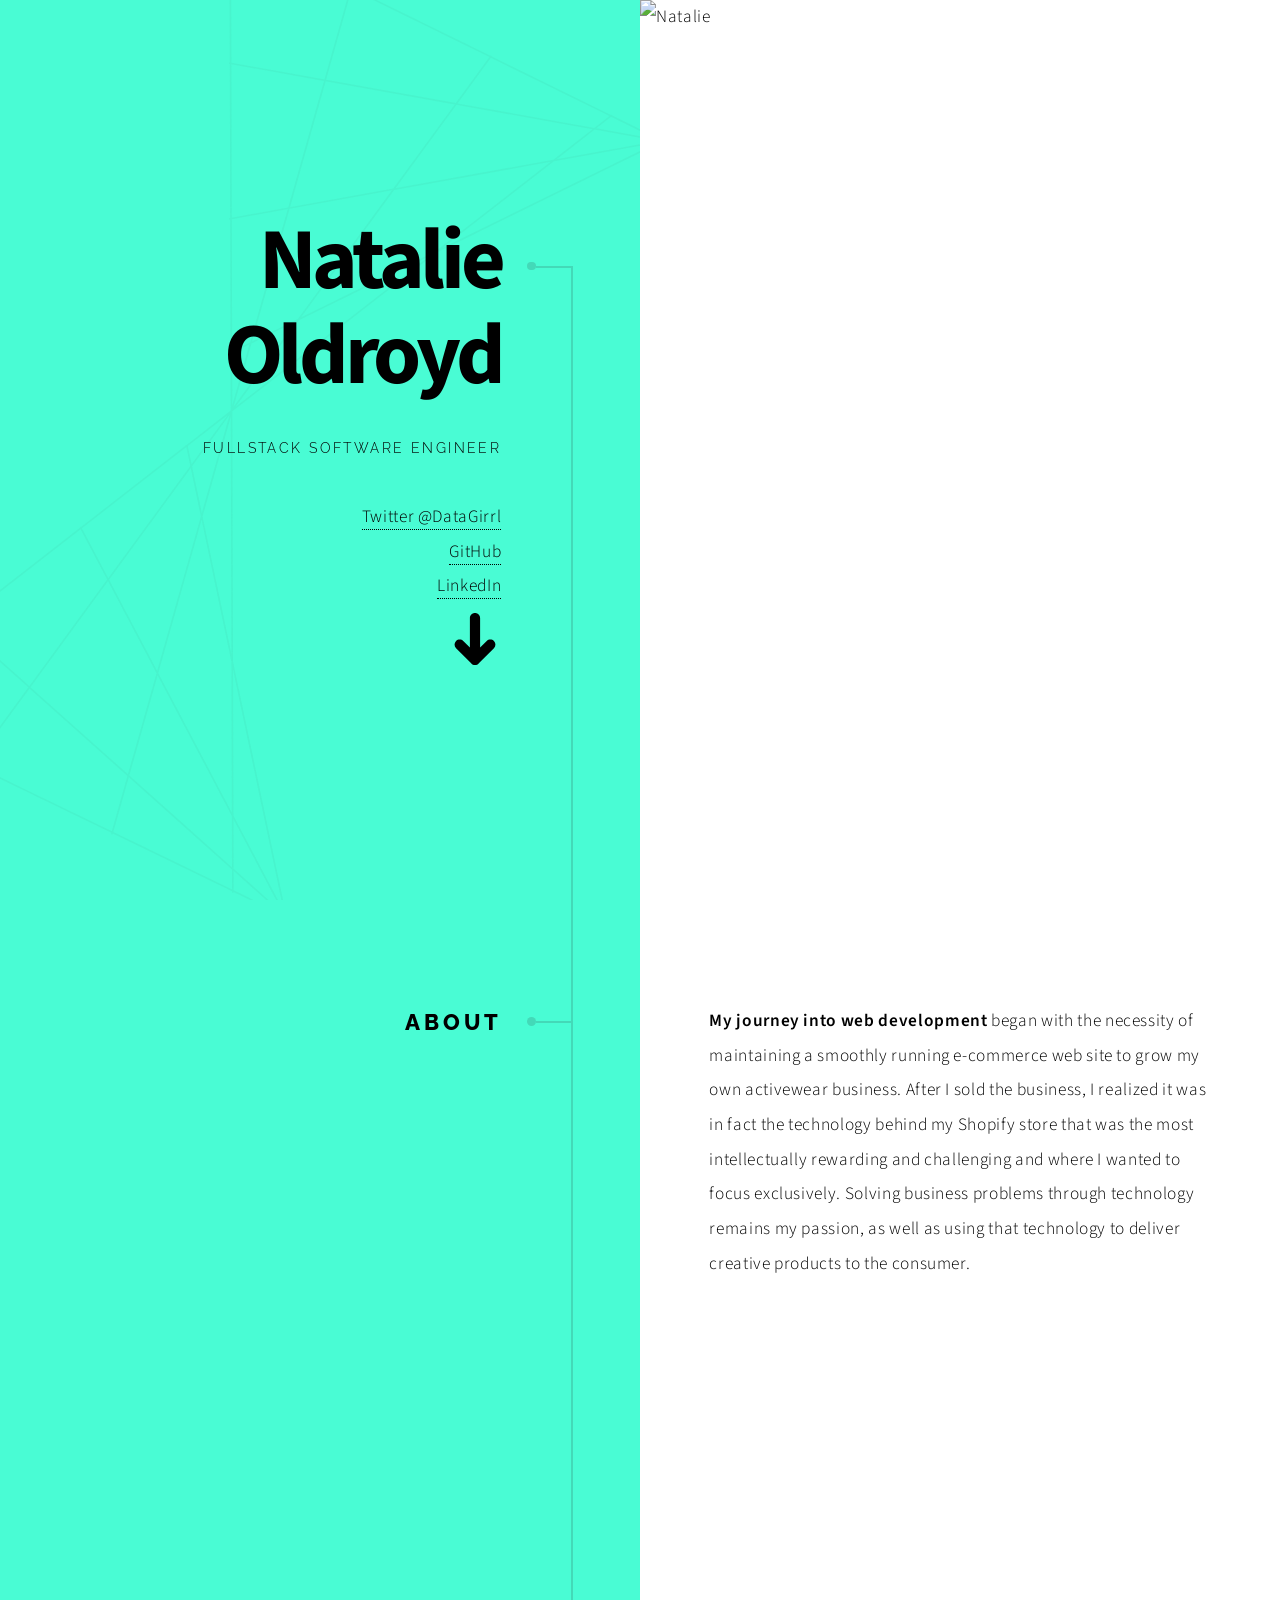
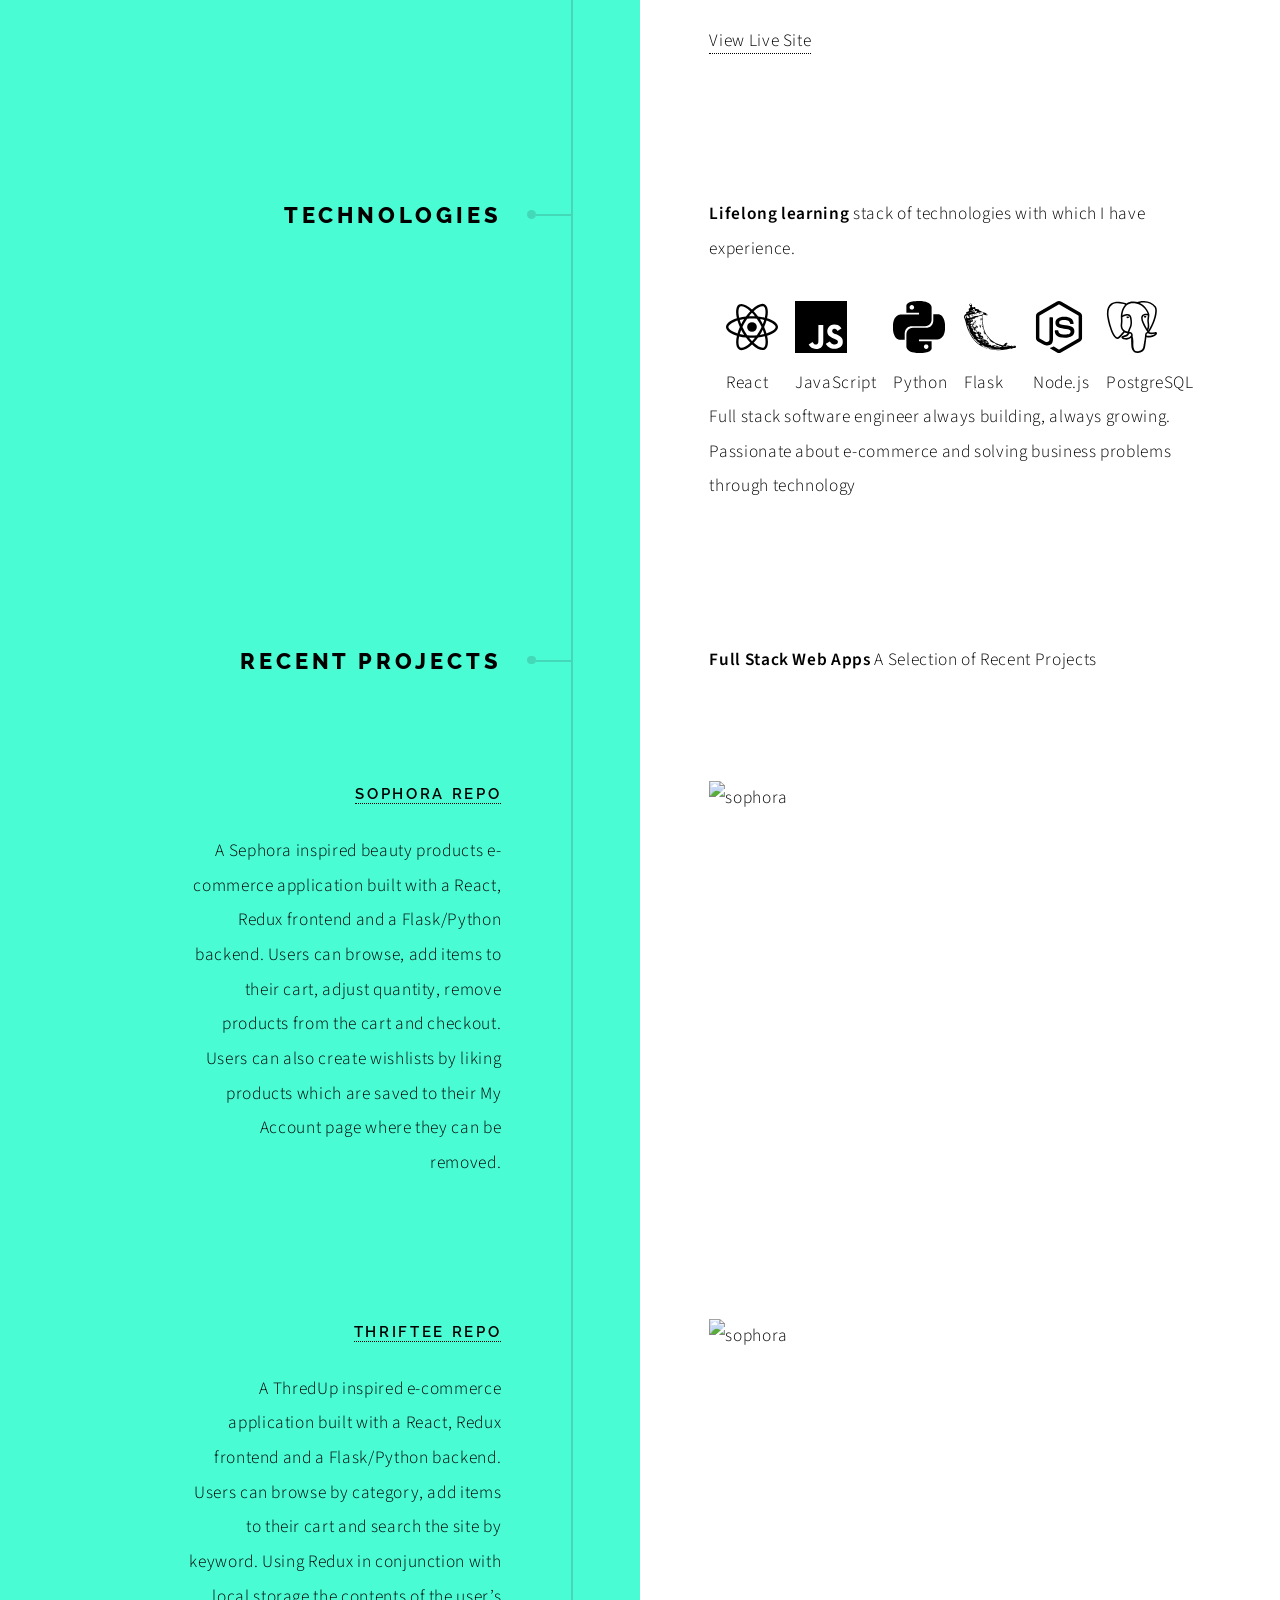
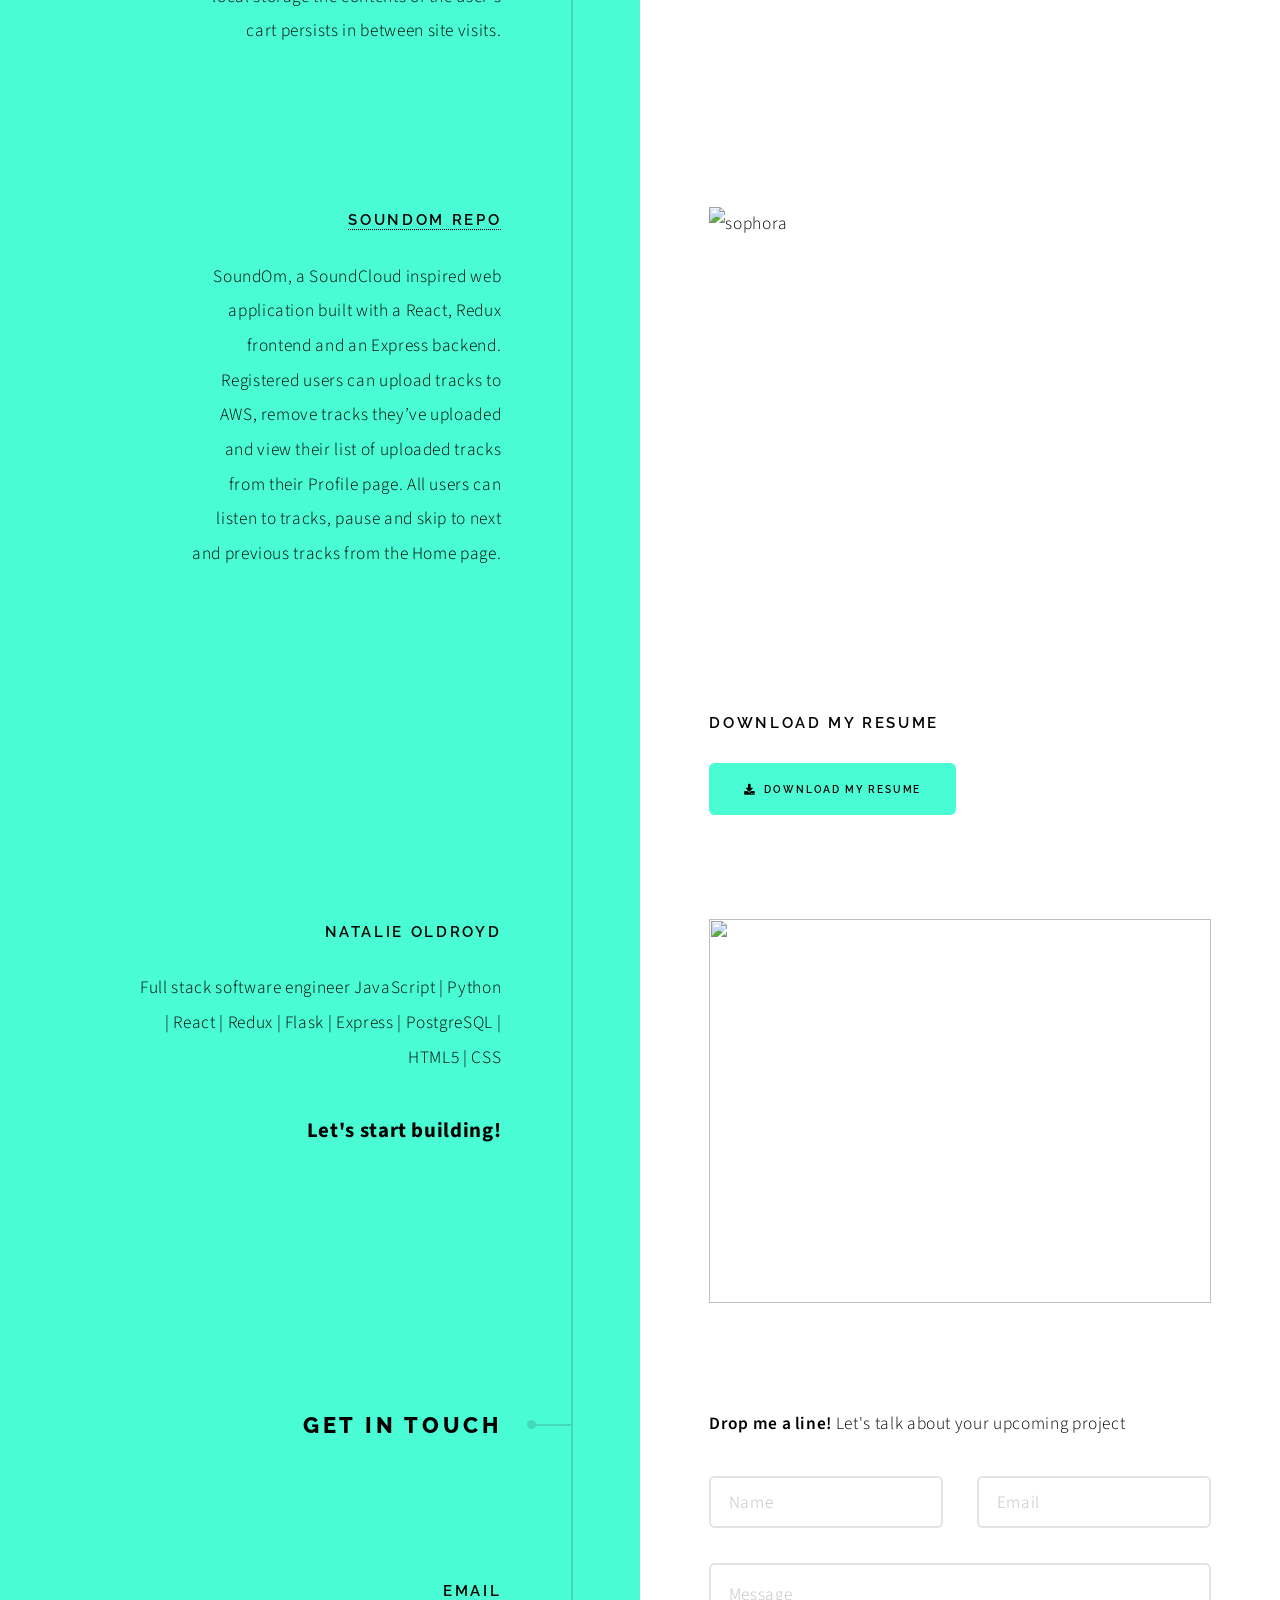
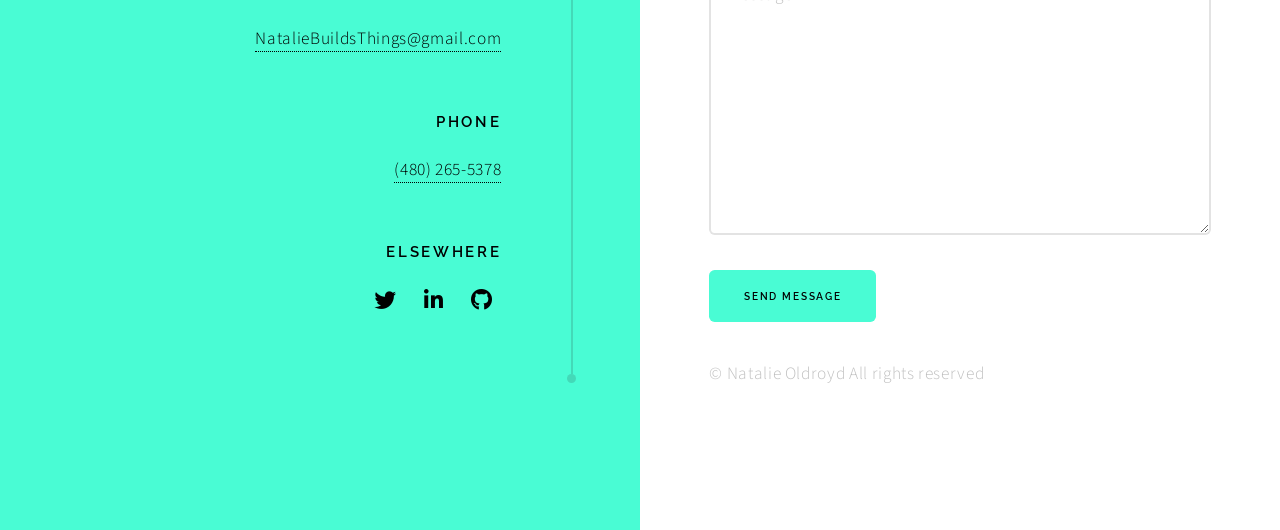
==== index.html @ 45ba1aff "change to file structure" ====
<!DOCTYPE HTML>
<!--
	Paradigm Shift by HTML5 UP
	html5up.net | @ajlkn
	Free for personal and commercial use under the CCA 3.0 license (html5up.net/license)
-->
<html>
    <head>
        <title>Natalie Oldroyd Portfolio</title>
        <meta charset="utf-8"/>
        <meta name="viewport" content="width=device-width, initial-scale=1, user-scalable=no"/>
        <meta name="description" content=""/>
        <meta name="keywords" content=""/>
        <link rel="stylesheet" href="assets/css/main.css"/>
    </head>
    <body
        class="is-preload">

        <!-- Wrapper -->
        <div
            id="wrapper">

            <!-- Intro -->
            <section class="intro">
                <header>
                    <h1>Natalie Oldroyd</h1>
                    <p>Fullstack Software Engineer
                    </p>
                    <div>
                        <a href="https://twitter.com/DataGirrl" target="_blank">Twitter @DataGirrl</a>
                    </div>
                    <div>
                        <a href="https://github.com/natoh19" target="_blank">GitHub</a>
                    </div>
                    <div>
                        <a href="https://www.linkedin.com/in/natalie-oldroyd/" target="_blank">LinkedIn</a>
                    </div>
                    <ul class="actions">
                        <li>
                            <a href="#first" class="arrow scrolly">
                                <span class="label">Next</span>
                            </a>
                        </li>
                    </ul>
                </header>
                <div class="content">
                    <span class="image fill" data-position="center"><img src="https://res.cloudinary.com/dse6ebwba/image/upload/v1624046353/nataliehaywa740_transparentbg_tffktj.png" alt=" Natalie"/></span>
                </div>
            </section>

            <!-- Section -->
            <section id="first">
                <header>
                    <h2>About</h2>
                </header>
                <div class="content">
                    <p>
                        <strong>My journey into web development
                        </strong>began with the necessity of maintaining a smoothly running e-commerce web site to grow my own activewear business. After I sold the business, I realized it was in fact the technology behind my Shopify store that was the most intellectually rewarding and challenging and where I wanted to focus exclusively. Solving business problems through technology remains my passion, as well as using that technology to deliver creative products to the consumer.
                    </p>
                    <iframe src="https://player.vimeo.com/video/563923625" width="640" height="295" frameborder="0" allow="autoplay; fullscreen; picture-in-picture" allowfullscreen></iframe>
                    <p>
                        <!-- <a href="https://vimeo.com/563923625">Sophora</a>
                        from -->
                        <!-- <a href="https://vimeo.com/user140876771">Natalie Oldroyd</a> -->
                        <a href="https://sophora.herokuapp.com/" target="_blank">
                            View Live Site</a></p>
                </div>
            </section>

            <!-- Section -->
            <section>
                <header>
                    <h2>Technologies</h2>
                </header>
                <div class="content">
                    <p>
                        <strong>Lifelong learning</strong>
                        stack of technologies with which I have experience.
                    </p>
                    <div class="feature-icons" style="display:flex;justify-content: space-evenly;">
                        <div class="svg-div"><img src="images/react.svg" alt="react"/>
                            React</div>
                        <div class="svg-div"><img src="images/javascriptNew.svg" alt="javascript"/>
                            JavaScript</div>
                        <div class="svg-div"><img src="images/python.svg" alt="python"/>
                            Python</div>
                        <div class="svg-div"><img src="images/flask.svg" alt="flask"/>Flask</div>
                        <div class="svg-div"><img src="images/nodedotjs.svg" alt="nodejs"/>Node.js</div>
                        <div class="svg-div"><img src="images/postgresql.svg" alt="postgreSQL"/>PostgreSQL</div>

                    </div>
                    <p>Full stack software engineer always building, always growing. Passionate about e-commerce and solving business problems through technology</p>
                </div>
            </section>

            <!-- Section -->
            <section>
                <header>
                    <h2>Recent Projects</h2>
                </header>
                <div class="content">
                    <p>
                        <strong>Full Stack Web Apps</strong>
                        A Selection of Recent Projects</p>

                    <!-- Section -->
                    <section>
                        <header>
                            <h3>
                                <a href="https://github.com/natoh19/sophora" target="_blank">Sophora Repo</a>
                            </h3>
                            <p>A Sephora inspired beauty products e-commerce application built with a React, Redux frontend and a Flask/Python backend. Users can browse, add items to their cart, adjust quantity, remove products from the cart and checkout. Users can also create wishlists by liking products which are saved to their My Account page where they can be removed.</p>
                        </header>
                        <div class="content">
                            <div class="gallery">
                                <a href="images/gallery/fulls/01.jpg" class="landscape" target="_blank"><img src="https://res.cloudinary.com/dse6ebwba/image/upload/v1623894438/Screen_Shot_2021-06-16_at_6.45.54_PM_yaujjs.png" alt="sophora"/></a>


                            </div>
                        </div>

                    </section>
                    <section>
                        <header>
                            <h3>
                                <a href="https://github.com/vmeduri1/thrifTEE" target='_blank'>ThrifTEE Repo</a>
                            </h3>
                            <p>A ThredUp inspired e-commerce application built with a React, Redux frontend and a Flask/Python backend. Users can browse by category, add items to their cart and search the site by keyword. Using Redux in conjunction with local storage the contents of the user’s cart persists in between site visits.
                            </p>
                        </header>
                        <div class="content">
                            <div class="gallery">
                                <a href="images/gallery/fulls/02.jpg" class="landscape"><img src="https://res.cloudinary.com/dse6ebwba/image/upload/v1623896634/Screen_Shot_2021-06-16_at_7.23.18_PM_saityc.png" alt="sophora"/></a>


                            </div>
                        </div>
                    </section>

                    <section>
                        <header>
                            <h3>
                                <a href="https://github.com/natoh19/SoundOm" target="_blank">SoundOm Repo</a>
                            </h3>
                            <p>SoundOm, a SoundCloud inspired web application built with a React, Redux frontend and an Express backend. Registered users can upload tracks to AWS, remove tracks they’ve uploaded and view their list of uploaded tracks from their Profile page. All users can listen to tracks, pause and skip to next and previous tracks from the Home page.
                            </p>
                        </header>
                        <div class="content">
                            <div class="gallery">
                                <a href="images/gallery/fulls/03.jpg" class="landscape"><img src="https://res.cloudinary.com/dse6ebwba/image/upload/v1623897952/Screen_Shot_2021-06-16_at_7.45.12_PM_qeuzwf.png" alt="sophora"/></a>

                            </div>
                        </div>
                    </section>

                    <!-- Section -->
                    <!-- <section>
                    									<header>
                    										<h3>Nisl consequat</h3>
                    										<p>Aenean ornare velit lacus, ac varius enim ullamcorper eu. Proin aliquam sed facilisis ante interdum congue. Integer mollis, nisl amet convallis, porttitor magna ullamcorper, amet mauris. Ut magna finibus nisi nec lacinia ipsum maximus.</p>
                    									</header>
                    									<div class="content">
                    										<div class="gallery">
                    											<img src="https://res.cloudinary.com/dse6ebwba/image/upload/v1623723049/main_yllxix.jpg" alt="" /></a>
                    											<a href="images/gallery/fulls/06.jpg"><img src="https://res.cloudinary.com/dse6ebwba/image/upload/v1623723049/main_yllxix.jpg"  alt="" /></a>
                    											<a href="images/gallery/fulls/07.jpg"><img src="images/gallery/thumbs/07.jpg" alt="" /></a>
                    										</div>
                    									</div>
                    								</section> -->
                    <section></section>
                    <header>
                        <h3>Download my Resume</h3>
                    </header>
                    <div class="actions">
                        <a href="/assets/Natalie-Oldroyd-Resume.pdf" class="button primary icon solid fa-download" title="Natalie Oldroyd Resume" download>Download My Resume</a>
                        <!-- <a href="#" class="button icon solid fa-download">Icon</a> -->
                    </div>

                </section>

                <!-- Section -->
                <section>
                    <header>
                        <h3>Natalie Oldroyd</h3>
                        <p>Full stack software engineer JavaScript | Python | React | Redux | Flask | Express | PostgreSQL | HTML5 | CSS</p>
                        <p style="font-weight: 700; font-size: larger;">Let's start building!</p>
                    </header>
                    <div class="content">
                        <div
                            class="gallery">
                            <!-- <a href="images/gallery/fulls/08.jpg" class="portrait"><img src="images/gallery/thumbs/08.jpg" alt="" /></a>
                            											<a href="images/gallery/fulls/09.jpg" class="portrait"><img src="images/gallery/thumbs/09.jpg" alt="" /></a> -->
                            <a href="images/gallery/fulls/10.jpg" class="landscape"><img src="https://res.cloudinary.com/dse6ebwba/image/upload/v1623723049/main_yllxix.jpg" alt=""/></a>
                        </div>
                    </div>
                </section>

                <!-- </div>
                					</section> -->

                <!-- Section -->
                <!-- <section>
                						<header>
                							<h2>Duis sed adpiscing veroeros amet</h2>
                						</header>
                						<div class="content">
                							<p><strong>Proin tempus feugiat</strong> sed varius enim lorem ullamcorper dolore aliquam aenean ornare velit lacus, ac varius enim lorem ullamcorper dolore.</p>
                							<ul class="actions">
                								<li><a href="#" class="button primary large">Get Started</a></li>
                								<li><a href="#" class="button large">Learn More</a></li>
                							</ul>
                						</div>
                					</section> -->

                <!-- Elements -->
                <!--
                					<section>
                						<header>
                							<h2>Elements</h2>
                						</header>
                						<div class="content">

                							<section>
                								<header>
                									<h3>Text</h3>
                								</header>
                								<div class="content">
                									<p>This is <b>bold</b> and this is <strong>strong</strong>. This is <i>italic</i> and this is <em>emphasized</em>.
                									This is <sup>superscript</sup> text and this is <sub>subscript</sub> text.
                									This is <u>underlined</u> and this is code: <code>for (;;) { ... }</code>. Finally, <a href="#">this is a link</a>.</p>
                									<hr />
                									<h2>Heading Level 2</h2>
                									<h3>Heading Level 3</h3>
                									<h4>Heading Level 4</h4>
                									<h5>Heading Level 5</h5>
                									<hr />
                									<h5>Blockquote</h5>
                									<blockquote>Fringilla nisl. Donec accumsan interdum nisi, quis tincidunt felis sagittis eget tempus euismod. Vestibulum ante ipsum primis in faucibus vestibulum. Blandit adipiscing eu felis iaculis volutpat ac adipiscing accumsan faucibus. Vestibulum ante ipsum primis in faucibus lorem ipsum dolor sit amet nullam adipiscing eu felis.</blockquote>
                									<h5>Preformatted</h5>
                									<pre><code>i = 0;

                while (!deck.isInOrder()) {
                  print 'Iteration ' + i;
                  deck.shuffle();
                  i++;
                }

                print 'Sorted in ' + i + ' iterations.';</code></pre>
                								</div>
                							</section>

                							<section>
                								<header>
                									<h3>Lists</h3>
                								</header>
                								<div class="content">

                									<h4>Unordered</h4>
                									<ul>
                										<li>Dolor pulvinar etiam.</li>
                										<li>Sagittis adipiscing.</li>
                										<li>Felis enim feugiat.</li>
                									</ul>

                									<h4>Alternate</h4>
                									<ul class="alt">
                										<li>Dolor pulvinar etiam.</li>
                										<li>Sagittis adipiscing.</li>
                										<li>Felis enim feugiat.</li>
                									</ul>

                									<h4>Ordered</h4>
                									<ol>
                										<li>Dolor pulvinar etiam.</li>
                										<li>Etiam vel felis viverra.</li>
                										<li>Felis enim feugiat.</li>
                										<li>Dolor pulvinar etiam.</li>
                										<li>Etiam vel felis lorem.</li>
                										<li>Felis enim et feugiat.</li>
                									</ol>
                									<h4>Icons</h4>
                									<ul class="icons">
                										<li><a href="#" class="icon brands fa-twitter"><span class="label">Twitter</span></a></li>
                										<li><a href="#" class="icon brands fa-facebook-f"><span class="label">Facebook</span></a></li>
                										<li><a href="#" class="icon brands fa-instagram"><span class="label">Instagram</span></a></li>
                										<li><a href="#" class="icon brands fa-github"><span class="label">Github</span></a></li>
                									</ul>

                									<h4>Actions</h4>
                									<ul class="actions">
                										<li><a href="#" class="button primary">Default</a></li>
                										<li><a href="#" class="button">Default</a></li>
                									</ul>
                									<ul class="actions stacked">
                										<li><a href="#" class="button primary">Default</a></li>
                										<li><a href="#" class="button">Default</a></li>
                									</ul>
                								</div>
                							</section>

                							<section>
                								<header>
                									<h3>Table</h3>
                								</header>
                								<div class="content">
                									<h4>Default</h4>
                									<div class="table-wrapper">
                										<table>
                											<thead>
                												<tr>
                													<th>Name</th>
                													<th>Description</th>
                													<th>Price</th>
                												</tr>
                											</thead>
                											<tbody>
                												<tr>
                													<td>Item One</td>
                													<td>Ante turpis integer aliquet porttitor.</td>
                													<td>29.99</td>
                												</tr>
                												<tr>
                													<td>Item Two</td>
                													<td>Vis ac commodo adipiscing arcu aliquet.</td>
                													<td>19.99</td>
                												</tr>
                												<tr>
                													<td>Item Three</td>
                													<td> Morbi faucibus arcu accumsan lorem.</td>
                													<td>29.99</td>
                												</tr>
                												<tr>
                													<td>Item Four</td>
                													<td>Vitae integer tempus condimentum.</td>
                													<td>19.99</td>
                												</tr>
                												<tr>
                													<td>Item Five</td>
                													<td>Ante turpis integer aliquet porttitor.</td>
                													<td>29.99</td>
                												</tr>
                											</tbody>
                											<tfoot>
                												<tr>
                													<td colspan="2"></td>
                													<td>100.00</td>
                												</tr>
                											</tfoot>
                										</table>
                									</div>

                									<h4>Alternate</h4>
                									<div class="table-wrapper">
                										<table class="alt">
                											<thead>
                												<tr>
                													<th>Name</th>
                													<th>Description</th>
                													<th>Price</th>
                												</tr>
                											</thead>
                											<tbody>
                												<tr>
                													<td>Item One</td>
                													<td>Ante turpis integer aliquet porttitor.</td>
                													<td>29.99</td>
                												</tr>
                												<tr>
                													<td>Item Two</td>
                													<td>Vis ac commodo adipiscing arcu aliquet.</td>
                													<td>19.99</td>
                												</tr>
                												<tr>
                													<td>Item Three</td>
                													<td> Morbi faucibus arcu accumsan lorem.</td>
                													<td>29.99</td>
                												</tr>
                												<tr>
                													<td>Item Four</td>
                													<td>Vitae integer tempus condimentum.</td>
                													<td>19.99</td>
                												</tr>
                												<tr>
                													<td>Item Five</td>
                													<td>Ante turpis integer aliquet porttitor.</td>
                													<td>29.99</td>
                												</tr>
                											</tbody>
                											<tfoot>
                												<tr>
                													<td colspan="2"></td>
                													<td>100.00</td>
                												</tr>
                											</tfoot>
                										</table>
                									</div>
                								</div>
                							</section>

                							<section>
                								<header>
                									<h3>Buttons</h3>
                								</header>
                								<div class="content">
                									<ul class="actions">
                										<li><a href="#" class="button primary">Primary</a></li>
                										<li><a href="#" class="button">Default</a></li>
                									</ul>
                									<ul class="actions">
                										<li><a href="#" class="button large">Large</a></li>
                										<li><a href="#" class="button">Default</a></li>
                										<li><a href="#" class="button small">Small</a></li>
                									</ul>
                									<ul class="actions">
                										<li><a href="#" class="button primary icon solid fa-download">Icon</a></li>
                										<li><a href="#" class="button icon solid fa-download">Icon</a></li>
                									</ul>
                									<ul class="actions">
                										<li><span class="button primary disabled">Disabled</span></li>
                										<li><span class="button disabled">Disabled</span></li>
                									</ul>
                								</div>
                							</section>

                							<section>
                								<header>
                									<h3>Form</h3>
                								</header>
                								<div class="content">
                									<form method="post" action="#">
                										<div class="fields">
                											<div class="field half">
                												<label for="demo-name">Name</label>
                												<input type="text" name="demo-name" id="demo-name" value="" placeholder="Jane Doe" />
                											</div>
                											<div class="field half">
                												<label for="demo-email">Email</label>
                												<input type="email" name="demo-email" id="demo-email" value="" placeholder="jane@untitled.tld" />
                											</div>
                											<div class="field">
                												<label for="demo-category">Category</label>
                												<select name="demo-category" id="demo-category">
                													<option value="">-</option>
                													<option value="1">Manufacturing</option>
                													<option value="1">Shipping</option>
                													<option value="1">Administration</option>
                													<option value="1">Human Resources</option>
                												</select>
                											</div>
                											<div class="field half">
                												<input type="radio" id="demo-priority-low" name="demo-priority" checked>
                												<label for="demo-priority-low">Low</label>
                											</div>
                											<div class="field half">
                												<input type="radio" id="demo-priority-high" name="demo-priority">
                												<label for="demo-priority-high">High</label>
                											</div>
                											<div class="field half">
                												<input type="checkbox" id="demo-copy" name="demo-copy">
                												<label for="demo-copy">Email me a copy</label>
                											</div>
                											<div class="field half">
                												<input type="checkbox" id="demo-human" name="demo-human" checked>
                												<label for="demo-human">Not a robot</label>
                											</div>
                											<div class="field">
                												<label for="demo-message">Message</label>
                												<textarea name="demo-message" id="demo-message" placeholder="Enter your message" rows="6"></textarea>
                											</div>
                										</div>
                										<ul class="actions">
                											<li><input type="submit" value="Send Message" class="primary" /></li>
                											<li><input type="reset" value="Reset" /></li>
                										</ul>
                									</form>
                								</div>
                							</section>

                						</div>
                					</section>
                				-->

                <!-- Section -->
                    <section>
                        <header><h2>Get in touch
                    </h2>
                    </header>
                        <div class="content"> <p>
                            <strong>Drop me a line!</strong>
                            Let's talk about your upcoming project</p>
                        <form action="mailto:nataliebuildsthings@gmail.com">
                            <div class="fields">
                                <div class="field half">
                                    <input type="text" name="name" id="name" placeholder="Name"/>
                                </div>
                                <div class="field half">
                                    <input type="email" name="email" id="email" placeholder="Email"/>
                                </div>
                                <div class="field">
                                    <textarea name="message" id="message" placeholder="Message" rows="7"></textarea>
                                </div>
                            </div>
                            <ul class="actions">
                                <li><input type="submit" value="Send Message" class="button primary"/></li>
                            </ul>
                        </form>
                    </div>
                    <footer>
                        <ul class="items">
                            <li>
                                <h3>Email</h3>
                                <a href="mailto:nataliebuildsthings@gmail.com">NatalieBuildsThings@gmail.com</a>
                            </li>
                            <li>
                                <h3>Phone</h3>
                                <a href="#">(480) 265-5378</a>
                            </li>
                            <!-- <li>
                            									<h3>Address</h3>
                            									<span>1234 Somewhere Road, Nashville, TN 00000</span>
                            								</li> -->
                            <li>
                                <h3>Elsewhere</h3>
                                <ul class="icons">
                                    <li>
                                        <a href="https://twitter.com/DataGirrl" class="icon brands fa-twitter" target="_blank">
                                            <span class="label">Twitter</span>
                                        </a>
                                    </li>
                                    <!-- <li><a href="#" class="icon brands fa-facebook-f"><span class="label">Facebook</span></a></li> -->
                                    <!-- <li><a href="#" class="icon brands fa-instagram"><span class="label">Instagram</span></a></li> -->
                                    <li>
                                        <a href="https://www.linkedin.com/in/natalie-oldroyd/" class="icon brands fa-linkedin-in" target="_blank">
                                            <span class="label">LinkedIn</span>
                                        </a>
                                    </li>
                                    <li>
                                        <a href="https://github.com/natoh19" class="icon brands fa-github"target="_blank">
                                            <span class="label" >GitHub</span>
                                        </a>
                                    </li>
                                    <!-- <li><a href="#" class="icon brands fa-codepen"><span class="label">Codepen</span></a></li> -->
                                </ul>
                            </li>
                        </ul>
                    </footer>
                </section>

                <!-- Copyright -->
                <div class="copyright">&copy; Natalie Oldroyd All rights reserved</div>

            </div>

            <!-- Scripts -->
            <script src="assets/js/jquery.min.js"></script>
            <script src="assets/js/jquery.scrolly.min.js"></script>
            <script src="assets/js/browser.min.js"></script>
            <script src="assets/js/breakpoints.min.js"></script>
            <script src="assets/js/util.js"></script>
            <script src="assets/js/main.js"></script>
        </body>
    </body>
</html>
---- assets/css/main.css ----
@import url(fontawesome-all.min.css);
@import url("https://fonts.googleapis.com/css?family=Source+Sans+Pro:300,600,700,300i,600i,700i|Raleway:600,800");

/*
	Paradigm Shift by HTML5 UP
	html5up.net | @ajlkn
	Free for personal and commercial use under the CCA 3.0 license (html5up.net/license)
*/

html, body, div, span, applet, object,
iframe, h1, h2, h3, h4, h5, h6, p, blockquote,
pre, a, abbr, acronym, address, big, cite,
code, del, dfn, em, img, ins, kbd, q, s, samp,
small, strike, strong, sub, sup, tt, var, b,
u, i, center, dl, dt, dd, ol, ul, li, fieldset,
form, label, legend, table, caption, tbody,
tfoot, thead, tr, th, td, article, aside,
canvas, details, embed, figure, figcaption,
footer, header, hgroup, menu, nav, output, ruby,
section, summary, time, mark, audio, video {
	margin: 0;
	padding: 0;
	border: 0;
	font-size: 100%;
	font: inherit;
	vertical-align: baseline;}

article, aside, details, figcaption, figure,
footer, header, hgroup, menu, nav, section {
	display: block;}

body {
	line-height: 1;
}

.svg-div {
	width: min-content;
}

.svg-div > img{
	width: 3em;
	height: 100;
}

/* .icon-li{
	text-align: justify;
}

.fa-camera{
	padding: 10px;
} */

ol, ul {
	list-style: none;
}

blockquote, q {
	quotes: none;
}

	blockquote:before, blockquote:after, q:before, q:after {
		content: '';
		content: none;
	}

table {
	border-collapse: collapse;
	border-spacing: 0;
}

body {
	-webkit-text-size-adjust: none;
}

mark {
	background-color: transparent;
	color: inherit;
}

input::-moz-focus-inner {
	border: 0;
	padding: 0;
}

input, select, textarea {
	-moz-appearance: none;
	-webkit-appearance: none;
	-ms-appearance: none;
	appearance: none;
}

/* Basic */

	@-ms-viewport {
		width: device-width;
	}

	body {
		-ms-overflow-style: scrollbar;
	}

	@media screen and (max-width: 480px) {

		html, body {
			min-width: 320px;
		}

	}

	html {
		box-sizing: border-box;
	}

	*, *:before, *:after {
		box-sizing: inherit;
	}

	html {
		overflow-x: hidden;
	}

	body {
		background: #ffffff;
		overflow-x: hidden;
	}

		body.is-preload *, body.is-preload *:before, body.is-preload *:after {
			-moz-animation: none !important;
			-webkit-animation: none !important;
			-ms-animation: none !important;
			animation: none !important;
			-moz-transition: none !important;
			-webkit-transition: none !important;
			-ms-transition: none !important;
			transition: none !important;
		}

/* Typography */

	html {
		font-size: 18pt;
	}

		@media screen and (max-width: 1920px) {

			html {
				font-size: 13pt;
			}

		}

		@media screen and (max-width: 1152px) {

			html {
				font-size: 14pt;
			}

		}

		@media screen and (max-width: 736px) {

			html {
				font-size: 12pt;
			}

		}

		@media screen and (max-width: 480px) {

			html {
				font-size: 11pt;
			}

		}

	body {
		background-color: #ffffff;
		color: #000000;
	}

	body, input, select, textarea {
		color: #000000;
		font-family: "Source Sans Pro", Helvetica, sans-serif;
		font-size: 1rem;
		font-weight: 300;
		letter-spacing: 0.0375em;
		line-height: 2;
	}

	a {
		-moz-transition: border-bottom-color 0.25s ease-in-out;
		-webkit-transition: border-bottom-color 0.25s ease-in-out;
		-ms-transition: border-bottom-color 0.25s ease-in-out;
		transition: border-bottom-color 0.25s ease-in-out;
		text-decoration: none;
		color: #000000;
		border-bottom: dotted 1px;
	}

		a:hover {
			text-decoration: none;
			border-bottom-color: transparent;
		}

	strong, b {
		font-weight: 600;
		color: #000000;
	}

	em, i {
		font-style: italic;
	}

	p {
		margin: 0 0 2rem 0;
	}

	h1, h2, h3, h4, h5, h6 {
		color: #000000;
		font-family: "Raleway", Helvetica, sans-serif;
		font-weight: 600;
		letter-spacing: 0.175em;
		line-height: 1.75;
		margin: 0 0 1.5rem 0;
		text-transform: uppercase;
	}

		h1 a, h2 a, h3 a, h4 a, h5 a, h6 a {
			color: inherit;
			text-decoration: none;
		}

	h1 {
		font-family: "Source Sans Pro", Helvetica, sans-serif;
		font-size: 5rem;
		font-weight: 700;
		letter-spacing: -0.05em;
		line-height: 1.1;
		margin: 0 0 1.5rem 0;
		text-transform: none;
	}

	h2 {
		font-size: 1.25rem;
		font-weight: 800;
		margin: 0 0 2rem 0;
	}

	h3 {
		font-size: 0.875rem;
	}

	h4 {
		font-size: 0.875rem;
	}

	h5 {
		font-size: 0.75rem;
	}

	h6 {
		font-size: 0.625rem;
	}

	@media screen and (max-width: 736px) {

		h1 {
			font-size: 4.5rem;
			line-height: 1.1;
		}

		h2 {
			font-size: 1.25rem;
			line-height: 1.7;
		}

		h3 {
			font-size: 0.9rem;
		}

		h4 {
			font-size: 0.75rem;
		}

		h5 {
			font-size: 0.675rem;
		}

	}

	@media screen and (max-width: 360px) {

		h1 {
			font-size: 3.75rem;
		}

		h2 {
			font-size: 1.125rem;
		}

		h3 {
			font-size: 0.8rem;
		}

		h4 {
			font-size: 0.675rem;
		}

		h5 {
			font-size: 0.675rem;
		}

	}

	sub {
		font-size: 0.8rem;
		position: relative;
		top: 0.5rem;
	}

	sup {
		font-size: 0.8rem;
		position: relative;
		top: -0.5rem;
	}

	blockquote {
		border-left: solid 0.5rem rgba(144, 144, 144, 0.25);
		font-style: italic;
		margin: 0 0 2rem 0;
		padding: 1rem 0 1rem 2rem;
	}

	code {
		background: rgba(144, 144, 144, 0.1);
		border-radius: 0.325rem;
		font-family: "Courier New", monospace;
		font-size: 0.9rem;
		margin: 0 0.25rem;
		padding: 0.25rem 0.65rem;
	}

	pre {
		-webkit-overflow-scrolling: touch;
		font-family: "Courier New", monospace;
		font-size: 0.9rem;
		margin: 0 0 2rem 0;
		width: 100%;
	}

		pre code {
			display: block;
			line-height: 1.75;
			padding: 1rem 1.5rem;
			overflow-x: auto;
		}

	hr {
		border: 0;
		border-bottom: solid 2px rgba(144, 144, 144, 0.25);
		margin: 3rem 0;
	}

		hr.major {
			margin: 5rem 0;
		}

		@media screen and (max-width: 736px) {

			hr.major {
				margin: 3rem 0;
			}

		}

/* Row */

	.row {
		display: flex;
		flex-wrap: wrap;
		box-sizing: border-box;
		align-items: stretch;
	}

		.row > * {
			box-sizing: border-box;
		}

		.row.gtr-uniform > * > :last-child {
			margin-bottom: 0;
		}

		.row.aln-left {
			justify-content: flex-start;
		}

		.row.aln-center {
			justify-content: center;
		}

		.row.aln-right {
			justify-content: flex-end;
		}

		.row.aln-top {
			align-items: flex-start;
		}

		.row.aln-middle {
			align-items: center;
		}

		.row.aln-bottom {
			align-items: flex-end;
		}

		.row > .imp {
			order: -1;
		}

		.row > .col-1 {
			width: 8.33333%;
		}

		.row > .off-1 {
			margin-left: 8.33333%;
		}

		.row > .col-2 {
			width: 16.66667%;
		}

		.row > .off-2 {
			margin-left: 16.66667%;
		}

		.row > .col-3 {
			width: 25%;
		}

		.row > .off-3 {
			margin-left: 25%;
		}

		.row > .col-4 {
			width: 33.33333%;
		}

		.row > .off-4 {
			margin-left: 33.33333%;
		}

		.row > .col-5 {
			width: 41.66667%;
		}

		.row > .off-5 {
			margin-left: 41.66667%;
		}

		.row > .col-6 {
			width: 50%;
		}

		.row > .off-6 {
			margin-left: 50%;
		}

		.row > .col-7 {
			width: 58.33333%;
		}

		.row > .off-7 {
			margin-left: 58.33333%;
		}

		.row > .col-8 {
			width: 66.66667%;
		}

		.row > .off-8 {
			margin-left: 66.66667%;
		}

		.row > .col-9 {
			width: 75%;
		}

		.row > .off-9 {
			margin-left: 75%;
		}

		.row > .col-10 {
			width: 83.33333%;
		}

		.row > .off-10 {
			margin-left: 83.33333%;
		}

		.row > .col-11 {
			width: 91.66667%;
		}

		.row > .off-11 {
			margin-left: 91.66667%;
		}

		.row > .col-12 {
			width: 100%;
		}

		.row > .off-12 {
			margin-left: 100%;
		}

		.row.gtr-0 {
			margin-top: 0;
			margin-left: 0rem;
		}

			.row.gtr-0 > * {
				padding: 0 0 0 0rem;
			}

			.row.gtr-0.gtr-uniform {
				margin-top: 0rem;
			}

				.row.gtr-0.gtr-uniform > * {
					padding-top: 0rem;
				}

		.row.gtr-25 {
			margin-top: 0;
			margin-left: -0.5rem;
		}

			.row.gtr-25 > * {
				padding: 0 0 0 0.5rem;
			}

			.row.gtr-25.gtr-uniform {
				margin-top: -0.5rem;
			}

				.row.gtr-25.gtr-uniform > * {
					padding-top: 0.5rem;
				}

		.row.gtr-50 {
			margin-top: 0;
			margin-left: -1rem;
		}

			.row.gtr-50 > * {
				padding: 0 0 0 1rem;
			}

			.row.gtr-50.gtr-uniform {
				margin-top: -1rem;
			}

				.row.gtr-50.gtr-uniform > * {
					padding-top: 1rem;
				}

		.row {
			margin-top: 0;
			margin-left: -2rem;
		}

			.row > * {
				padding: 0 0 0 2rem;
			}

			.row.gtr-uniform {
				margin-top: -2rem;
			}

				.row.gtr-uniform > * {
					padding-top: 2rem;
				}

		.row.gtr-150 {
			margin-top: 0;
			margin-left: -3rem;
		}

			.row.gtr-150 > * {
				padding: 0 0 0 3rem;
			}

			.row.gtr-150.gtr-uniform {
				margin-top: -3rem;
			}

				.row.gtr-150.gtr-uniform > * {
					padding-top: 3rem;
				}

		.row.gtr-200 {
			margin-top: 0;
			margin-left: -4rem;
		}

			.row.gtr-200 > * {
				padding: 0 0 0 4rem;
			}

			.row.gtr-200.gtr-uniform {
				margin-top: -4rem;
			}

				.row.gtr-200.gtr-uniform > * {
					padding-top: 4rem;
				}

		@media screen and (max-width: 1920px) {

			.row {
				display: flex;
				flex-wrap: wrap;
				box-sizing: border-box;
				align-items: stretch;
			}

				.row > * {
					box-sizing: border-box;
				}

				.row.gtr-uniform > * > :last-child {
					margin-bottom: 0;
				}

				.row.aln-left {
					justify-content: flex-start;
				}

				.row.aln-center {
					justify-content: center;
				}

				.row.aln-right {
					justify-content: flex-end;
				}

				.row.aln-top {
					align-items: flex-start;
				}

				.row.aln-middle {
					align-items: center;
				}

				.row.aln-bottom {
					align-items: flex-end;
				}

				.row > .imp-xlarge {
					order: -1;
				}

				.row > .col-1-xlarge {
					width: 8.33333%;
				}

				.row > .off-1-xlarge {
					margin-left: 8.33333%;
				}

				.row > .col-2-xlarge {
					width: 16.66667%;
				}

				.row > .off-2-xlarge {
					margin-left: 16.66667%;
				}

				.row > .col-3-xlarge {
					width: 25%;
				}

				.row > .off-3-xlarge {
					margin-left: 25%;
				}

				.row > .col-4-xlarge {
					width: 33.33333%;
				}

				.row > .off-4-xlarge {
					margin-left: 33.33333%;
				}

				.row > .col-5-xlarge {
					width: 41.66667%;
				}

				.row > .off-5-xlarge {
					margin-left: 41.66667%;
				}

				.row > .col-6-xlarge {
					width: 50%;
				}

				.row > .off-6-xlarge {
					margin-left: 50%;
				}

				.row > .col-7-xlarge {
					width: 58.33333%;
				}

				.row > .off-7-xlarge {
					margin-left: 58.33333%;
				}

				.row > .col-8-xlarge {
					width: 66.66667%;
				}

				.row > .off-8-xlarge {
					margin-left: 66.66667%;
				}

				.row > .col-9-xlarge {
					width: 75%;
				}

				.row > .off-9-xlarge {
					margin-left: 75%;
				}

				.row > .col-10-xlarge {
					width: 83.33333%;
				}

				.row > .off-10-xlarge {
					margin-left: 83.33333%;
				}

				.row > .col-11-xlarge {
					width: 91.66667%;
				}

				.row > .off-11-xlarge {
					margin-left: 91.66667%;
				}

				.row > .col-12-xlarge {
					width: 100%;
				}

				.row > .off-12-xlarge {
					margin-left: 100%;
				}

				.row.gtr-0 {
					margin-top: 0;
					margin-left: 0rem;
				}

					.row.gtr-0 > * {
						padding: 0 0 0 0rem;
					}

					.row.gtr-0.gtr-uniform {
						margin-top: 0rem;
					}

						.row.gtr-0.gtr-uniform > * {
							padding-top: 0rem;
						}

				.row.gtr-25 {
					margin-top: 0;
					margin-left: -0.5rem;
				}

					.row.gtr-25 > * {
						padding: 0 0 0 0.5rem;
					}

					.row.gtr-25.gtr-uniform {
						margin-top: -0.5rem;
					}

						.row.gtr-25.gtr-uniform > * {
							padding-top: 0.5rem;
						}

				.row.gtr-50 {
					margin-top: 0;
					margin-left: -1rem;
				}

					.row.gtr-50 > * {
						padding: 0 0 0 1rem;
					}

					.row.gtr-50.gtr-uniform {
						margin-top: -1rem;
					}

						.row.gtr-50.gtr-uniform > * {
							padding-top: 1rem;
						}

				.row {
					margin-top: 0;
					margin-left: -2rem;
				}

					.row > * {
						padding: 0 0 0 2rem;
					}

					.row.gtr-uniform {
						margin-top: -2rem;
					}

						.row.gtr-uniform > * {
							padding-top: 2rem;
						}

				.row.gtr-150 {
					margin-top: 0;
					margin-left: -3rem;
				}

					.row.gtr-150 > * {
						padding: 0 0 0 3rem;
					}

					.row.gtr-150.gtr-uniform {
						margin-top: -3rem;
					}

						.row.gtr-150.gtr-uniform > * {
							padding-top: 3rem;
						}

				.row.gtr-200 {
					margin-top: 0;
					margin-left: -4rem;
				}

					.row.gtr-200 > * {
						padding: 0 0 0 4rem;
					}

					.row.gtr-200.gtr-uniform {
						margin-top: -4rem;
					}

						.row.gtr-200.gtr-uniform > * {
							padding-top: 4rem;
						}

		}

		@media screen and (max-width: 1280px) {

			.row {
				display: flex;
				flex-wrap: wrap;
				box-sizing: border-box;
				align-items: stretch;
			}

				.row > * {
					box-sizing: border-box;
				}

				.row.gtr-uniform > * > :last-child {
					margin-bottom: 0;
				}

				.row.aln-left {
					justify-content: flex-start;
				}

				.row.aln-center {
					justify-content: center;
				}

				.row.aln-right {
					justify-content: flex-end;
				}

				.row.aln-top {
					align-items: flex-start;
				}

				.row.aln-middle {
					align-items: center;
				}

				.row.aln-bottom {
					align-items: flex-end;
				}

				.row > .imp-large {
					order: -1;
				}

				.row > .col-1-large {
					width: 8.33333%;
				}

				.row > .off-1-large {
					margin-left: 8.33333%;
				}

				.row > .col-2-large {
					width: 16.66667%;
				}

				.row > .off-2-large {
					margin-left: 16.66667%;
				}

				.row > .col-3-large {
					width: 25%;
				}

				.row > .off-3-large {
					margin-left: 25%;
				}

				.row > .col-4-large {
					width: 33.33333%;
				}

				.row > .off-4-large {
					margin-left: 33.33333%;
				}

				.row > .col-5-large {
					width: 41.66667%;
				}

				.row > .off-5-large {
					margin-left: 41.66667%;
				}

				.row > .col-6-large {
					width: 50%;
				}

				.row > .off-6-large {
					margin-left: 50%;
				}

				.row > .col-7-large {
					width: 58.33333%;
				}

				.row > .off-7-large {
					margin-left: 58.33333%;
				}

				.row > .col-8-large {
					width: 66.66667%;
				}

				.row > .off-8-large {
					margin-left: 66.66667%;
				}

				.row > .col-9-large {
					width: 75%;
				}

				.row > .off-9-large {
					margin-left: 75%;
				}

				.row > .col-10-large {
					width: 83.33333%;
				}

				.row > .off-10-large {
					margin-left: 83.33333%;
				}

				.row > .col-11-large {
					width: 91.66667%;
				}

				.row > .off-11-large {
					margin-left: 91.66667%;
				}

				.row > .col-12-large {
					width: 100%;
				}

				.row > .off-12-large {
					margin-left: 100%;
				}

				.row.gtr-0 {
					margin-top: 0;
					margin-left: 0rem;
				}

					.row.gtr-0 > * {
						padding: 0 0 0 0rem;
					}

					.row.gtr-0.gtr-uniform {
						margin-top: 0rem;
					}

						.row.gtr-0.gtr-uniform > * {
							padding-top: 0rem;
						}

				.row.gtr-25 {
					margin-top: 0;
					margin-left: -0.375rem;
				}

					.row.gtr-25 > * {
						padding: 0 0 0 0.375rem;
					}

					.row.gtr-25.gtr-uniform {
						margin-top: -0.375rem;
					}

						.row.gtr-25.gtr-uniform > * {
							padding-top: 0.375rem;
						}

				.row.gtr-50 {
					margin-top: 0;
					margin-left: -0.75rem;
				}

					.row.gtr-50 > * {
						padding: 0 0 0 0.75rem;
					}

					.row.gtr-50.gtr-uniform {
						margin-top: -0.75rem;
					}

						.row.gtr-50.gtr-uniform > * {
							padding-top: 0.75rem;
						}

				.row {
					margin-top: 0;
					margin-left: -1.5rem;
				}

					.row > * {
						padding: 0 0 0 1.5rem;
					}

					.row.gtr-uniform {
						margin-top: -1.5rem;
					}

						.row.gtr-uniform > * {
							padding-top: 1.5rem;
						}

				.row.gtr-150 {
					margin-top: 0;
					margin-left: -2.25rem;
				}

					.row.gtr-150 > * {
						padding: 0 0 0 2.25rem;
					}

					.row.gtr-150.gtr-uniform {
						margin-top: -2.25rem;
					}

						.row.gtr-150.gtr-uniform > * {
							padding-top: 2.25rem;
						}

				.row.gtr-200 {
					margin-top: 0;
					margin-left: -3rem;
				}

					.row.gtr-200 > * {
						padding: 0 0 0 3rem;
					}

					.row.gtr-200.gtr-uniform {
						margin-top: -3rem;
					}

						.row.gtr-200.gtr-uniform > * {
							padding-top: 3rem;
						}

		}

		@media screen and (max-width: 1152px) {

			.row {
				display: flex;
				flex-wrap: wrap;
				box-sizing: border-box;
				align-items: stretch;
			}

				.row > * {
					box-sizing: border-box;
				}

				.row.gtr-uniform > * > :last-child {
					margin-bottom: 0;
				}

				.row.aln-left {
					justify-content: flex-start;
				}

				.row.aln-center {
					justify-content: center;
				}

				.row.aln-right {
					justify-content: flex-end;
				}

				.row.aln-top {
					align-items: flex-start;
				}

				.row.aln-middle {
					align-items: center;
				}

				.row.aln-bottom {
					align-items: flex-end;
				}

				.row > .imp-medium {
					order: -1;
				}

				.row > .col-1-medium {
					width: 8.33333%;
				}

				.row > .off-1-medium {
					margin-left: 8.33333%;
				}

				.row > .col-2-medium {
					width: 16.66667%;
				}

				.row > .off-2-medium {
					margin-left: 16.66667%;
				}

				.row > .col-3-medium {
					width: 25%;
				}

				.row > .off-3-medium {
					margin-left: 25%;
				}

				.row > .col-4-medium {
					width: 33.33333%;
				}

				.row > .off-4-medium {
					margin-left: 33.33333%;
				}

				.row > .col-5-medium {
					width: 41.66667%;
				}

				.row > .off-5-medium {
					margin-left: 41.66667%;
				}

				.row > .col-6-medium {
					width: 50%;
				}

				.row > .off-6-medium {
					margin-left: 50%;
				}

				.row > .col-7-medium {
					width: 58.33333%;
				}

				.row > .off-7-medium {
					margin-left: 58.33333%;
				}

				.row > .col-8-medium {
					width: 66.66667%;
				}

				.row > .off-8-medium {
					margin-left: 66.66667%;
				}

				.row > .col-9-medium {
					width: 75%;
				}

				.row > .off-9-medium {
					margin-left: 75%;
				}

				.row > .col-10-medium {
					width: 83.33333%;
				}

				.row > .off-10-medium {
					margin-left: 83.33333%;
				}

				.row > .col-11-medium {
					width: 91.66667%;
				}

				.row > .off-11-medium {
					margin-left: 91.66667%;
				}

				.row > .col-12-medium {
					width: 100%;
				}

				.row > .off-12-medium {
					margin-left: 100%;
				}

				.row.gtr-0 {
					margin-top: 0;
					margin-left: 0rem;
				}

					.row.gtr-0 > * {
						padding: 0 0 0 0rem;
					}

					.row.gtr-0.gtr-uniform {
						margin-top: 0rem;
					}

						.row.gtr-0.gtr-uniform > * {
							padding-top: 0rem;
						}

				.row.gtr-25 {
					margin-top: 0;
					margin-left: -0.375rem;
				}

					.row.gtr-25 > * {
						padding: 0 0 0 0.375rem;
					}

					.row.gtr-25.gtr-uniform {
						margin-top: -0.375rem;
					}

						.row.gtr-25.gtr-uniform > * {
							padding-top: 0.375rem;
						}

				.row.gtr-50 {
					margin-top: 0;
					margin-left: -0.75rem;
				}

					.row.gtr-50 > * {
						padding: 0 0 0 0.75rem;
					}

					.row.gtr-50.gtr-uniform {
						margin-top: -0.75rem;
					}

						.row.gtr-50.gtr-uniform > * {
							padding-top: 0.75rem;
						}

				.row {
					margin-top: 0;
					margin-left: -1.5rem;
				}

					.row > * {
						padding: 0 0 0 1.5rem;
					}

					.row.gtr-uniform {
						margin-top: -1.5rem;
					}

						.row.gtr-uniform > * {
							padding-top: 1.5rem;
						}

				.row.gtr-150 {
					margin-top: 0;
					margin-left: -2.25rem;
				}

					.row.gtr-150 > * {
						padding: 0 0 0 2.25rem;
					}

					.row.gtr-150.gtr-uniform {
						margin-top: -2.25rem;
					}

						.row.gtr-150.gtr-uniform > * {
							padding-top: 2.25rem;
						}

				.row.gtr-200 {
					margin-top: 0;
					margin-left: -3rem;
				}

					.row.gtr-200 > * {
						padding: 0 0 0 3rem;
					}

					.row.gtr-200.gtr-uniform {
						margin-top: -3rem;
					}

						.row.gtr-200.gtr-uniform > * {
							padding-top: 3rem;
						}

		}

		@media screen and (max-width: 736px) {

			.row {
				display: flex;
				flex-wrap: wrap;
				box-sizing: border-box;
				align-items: stretch;
			}

				.row > * {
					box-sizing: border-box;
				}

				.row.gtr-uniform > * > :last-child {
					margin-bottom: 0;
				}

				.row.aln-left {
					justify-content: flex-start;
				}

				.row.aln-center {
					justify-content: center;
				}

				.row.aln-right {
					justify-content: flex-end;
				}

				.row.aln-top {
					align-items: flex-start;
				}

				.row.aln-middle {
					align-items: center;
				}

				.row.aln-bottom {
					align-items: flex-end;
				}

				.row > .imp-small {
					order: -1;
				}

				.row > .col-1-small {
					width: 8.33333%;
				}

				.row > .off-1-small {
					margin-left: 8.33333%;
				}

				.row > .col-2-small {
					width: 16.66667%;
				}

				.row > .off-2-small {
					margin-left: 16.66667%;
				}

				.row > .col-3-small {
					width: 25%;
				}

				.row > .off-3-small {
					margin-left: 25%;
				}

				.row > .col-4-small {
					width: 33.33333%;
				}

				.row > .off-4-small {
					margin-left: 33.33333%;
				}

				.row > .col-5-small {
					width: 41.66667%;
				}

				.row > .off-5-small {
					margin-left: 41.66667%;
				}

				.row > .col-6-small {
					width: 50%;
				}

				.row > .off-6-small {
					margin-left: 50%;
				}

				.row > .col-7-small {
					width: 58.33333%;
				}

				.row > .off-7-small {
					margin-left: 58.33333%;
				}

				.row > .col-8-small {
					width: 66.66667%;
				}

				.row > .off-8-small {
					margin-left: 66.66667%;
				}

				.row > .col-9-small {
					width: 75%;
				}

				.row > .off-9-small {
					margin-left: 75%;
				}

				.row > .col-10-small {
					width: 83.33333%;
				}

				.row > .off-10-small {
					margin-left: 83.33333%;
				}

				.row > .col-11-small {
					width: 91.66667%;
				}

				.row > .off-11-small {
					margin-left: 91.66667%;
				}

				.row > .col-12-small {
					width: 100%;
				}

				.row > .off-12-small {
					margin-left: 100%;
				}

				.row.gtr-0 {
					margin-top: 0;
					margin-left: 0rem;
				}

					.row.gtr-0 > * {
						padding: 0 0 0 0rem;
					}

					.row.gtr-0.gtr-uniform {
						margin-top: 0rem;
					}

						.row.gtr-0.gtr-uniform > * {
							padding-top: 0rem;
						}

				.row.gtr-25 {
					margin-top: 0;
					margin-left: -0.3125rem;
				}

					.row.gtr-25 > * {
						padding: 0 0 0 0.3125rem;
					}

					.row.gtr-25.gtr-uniform {
						margin-top: -0.3125rem;
					}

						.row.gtr-25.gtr-uniform > * {
							padding-top: 0.3125rem;
						}

				.row.gtr-50 {
					margin-top: 0;
					margin-left: -0.625rem;
				}

					.row.gtr-50 > * {
						padding: 0 0 0 0.625rem;
					}

					.row.gtr-50.gtr-uniform {
						margin-top: -0.625rem;
					}

						.row.gtr-50.gtr-uniform > * {
							padding-top: 0.625rem;
						}

				.row {
					margin-top: 0;
					margin-left: -1.25rem;
				}

					.row > * {
						padding: 0 0 0 1.25rem;
					}

					.row.gtr-uniform {
						margin-top: -1.25rem;
					}

						.row.gtr-uniform > * {
							padding-top: 1.25rem;
						}

				.row.gtr-150 {
					margin-top: 0;
					margin-left: -1.875rem;
				}

					.row.gtr-150 > * {
						padding: 0 0 0 1.875rem;
					}

					.row.gtr-150.gtr-uniform {
						margin-top: -1.875rem;
					}

						.row.gtr-150.gtr-uniform > * {
							padding-top: 1.875rem;
						}

				.row.gtr-200 {
					margin-top: 0;
					margin-left: -2.5rem;
				}

					.row.gtr-200 > * {
						padding: 0 0 0 2.5rem;
					}

					.row.gtr-200.gtr-uniform {
						margin-top: -2.5rem;
					}

						.row.gtr-200.gtr-uniform > * {
							padding-top: 2.5rem;
						}

		}

		@media screen and (max-width: 480px) {

			.row {
				display: flex;
				flex-wrap: wrap;
				box-sizing: border-box;
				align-items: stretch;
			}

				.row > * {
					box-sizing: border-box;
				}

				.row.gtr-uniform > * > :last-child {
					margin-bottom: 0;
				}

				.row.aln-left {
					justify-content: flex-start;
				}

				.row.aln-center {
					justify-content: center;
				}

				.row.aln-right {
					justify-content: flex-end;
				}

				.row.aln-top {
					align-items: flex-start;
				}

				.row.aln-middle {
					align-items: center;
				}

				.row.aln-bottom {
					align-items: flex-end;
				}

				.row > .imp-xsmall {
					order: -1;
				}

				.row > .col-1-xsmall {
					width: 8.33333%;
				}

				.row > .off-1-xsmall {
					margin-left: 8.33333%;
				}

				.row > .col-2-xsmall {
					width: 16.66667%;
				}

				.row > .off-2-xsmall {
					margin-left: 16.66667%;
				}

				.row > .col-3-xsmall {
					width: 25%;
				}

				.row > .off-3-xsmall {
					margin-left: 25%;
				}

				.row > .col-4-xsmall {
					width: 33.33333%;
				}

				.row > .off-4-xsmall {
					margin-left: 33.33333%;
				}

				.row > .col-5-xsmall {
					width: 41.66667%;
				}

				.row > .off-5-xsmall {
					margin-left: 41.66667%;
				}

				.row > .col-6-xsmall {
					width: 50%;
				}

				.row > .off-6-xsmall {
					margin-left: 50%;
				}

				.row > .col-7-xsmall {
					width: 58.33333%;
				}

				.row > .off-7-xsmall {
					margin-left: 58.33333%;
				}

				.row > .col-8-xsmall {
					width: 66.66667%;
				}

				.row > .off-8-xsmall {
					margin-left: 66.66667%;
				}

				.row > .col-9-xsmall {
					width: 75%;
				}

				.row > .off-9-xsmall {
					margin-left: 75%;
				}

				.row > .col-10-xsmall {
					width: 83.33333%;
				}

				.row > .off-10-xsmall {
					margin-left: 83.33333%;
				}

				.row > .col-11-xsmall {
					width: 91.66667%;
				}

				.row > .off-11-xsmall {
					margin-left: 91.66667%;
				}

				.row > .col-12-xsmall {
					width: 100%;
				}

				.row > .off-12-xsmall {
					margin-left: 100%;
				}

				.row.gtr-0 {
					margin-top: 0;
					margin-left: 0rem;
				}

					.row.gtr-0 > * {
						padding: 0 0 0 0rem;
					}

					.row.gtr-0.gtr-uniform {
						margin-top: 0rem;
					}

						.row.gtr-0.gtr-uniform > * {
							padding-top: 0rem;
						}

				.row.gtr-25 {
					margin-top: 0;
					margin-left: -0.3125rem;
				}

					.row.gtr-25 > * {
						padding: 0 0 0 0.3125rem;
					}

					.row.gtr-25.gtr-uniform {
						margin-top: -0.3125rem;
					}

						.row.gtr-25.gtr-uniform > * {
							padding-top: 0.3125rem;
						}

				.row.gtr-50 {
					margin-top: 0;
					margin-left: -0.625rem;
				}

					.row.gtr-50 > * {
						padding: 0 0 0 0.625rem;
					}

					.row.gtr-50.gtr-uniform {
						margin-top: -0.625rem;
					}

						.row.gtr-50.gtr-uniform > * {
							padding-top: 0.625rem;
						}

				.row {
					margin-top: 0;
					margin-left: -1.25rem;
				}

					.row > * {
						padding: 0 0 0 1.25rem;
					}

					.row.gtr-uniform {
						margin-top: -1.25rem;
					}

						.row.gtr-uniform > * {
							padding-top: 1.25rem;
						}

				.row.gtr-150 {
					margin-top: 0;
					margin-left: -1.875rem;
				}

					.row.gtr-150 > * {
						padding: 0 0 0 1.875rem;
					}

					.row.gtr-150.gtr-uniform {
						margin-top: -1.875rem;
					}

						.row.gtr-150.gtr-uniform > * {
							padding-top: 1.875rem;
						}

				.row.gtr-200 {
					margin-top: 0;
					margin-left: -2.5rem;
				}

					.row.gtr-200 > * {
						padding: 0 0 0 2.5rem;
					}

					.row.gtr-200.gtr-uniform {
						margin-top: -2.5rem;
					}

						.row.gtr-200.gtr-uniform > * {
							padding-top: 2.5rem;
						}

		}

/* Box */

	.box {
		border: solid 2px rgba(144, 144, 144, 0.25);
		border-radius: 0.325rem;
		margin-bottom: 2rem;
		padding: 1.5rem;
	}

		.box > :last-child {
			margin-bottom: 0;
		}

		.box.alt {
			border: 0;
			border-radius: 0;
			padding: 0;
		}

/* Button */

	input[type="submit"],
	input[type="reset"],
	input[type="button"],
	button,
	.button {
		-moz-appearance: none;
		-webkit-appearance: none;
		-ms-appearance: none;
		appearance: none;
		-moz-transition: background-color 0.25s ease-in-out, box-shadow 0.25s ease-in-out, color 0.25s ease-in-out;
		-webkit-transition: background-color 0.25s ease-in-out, box-shadow 0.25s ease-in-out, color 0.25s ease-in-out;
		-ms-transition: background-color 0.25s ease-in-out, box-shadow 0.25s ease-in-out, color 0.25s ease-in-out;
		transition: background-color 0.25s ease-in-out, box-shadow 0.25s ease-in-out, color 0.25s ease-in-out;
		background-color: transparent;
		border-radius: 0.325rem;
		border: 0;
		box-shadow: inset 0 0 0 2px rgba(144, 144, 144, 0.25);
		color: #000000 !important;
		cursor: pointer;
		display: inline-block;
		font-family: "Raleway", Helvetica, sans-serif;
		font-size: 0.6rem;
		font-weight: 600;
		height: 3rem;
		letter-spacing: 0.175em;
		line-height: 3rem;
		padding: 0 2rem;
		text-align: center;
		text-decoration: none;
		text-transform: uppercase;
		white-space: nowrap;
	}

		input[type="submit"]:hover,
		input[type="reset"]:hover,
		input[type="button"]:hover,
		button:hover,
		.button:hover {
			box-shadow: inset 0 0 0 2px #2ee4bb;
			color: #2ee4bb !important;
		}

		input[type="submit"]:active,
		input[type="reset"]:active,
		input[type="button"]:active,
		button:active,
		.button:active {
			background-color: rgba(73, 252, 212, 0.25);
			box-shadow: inset 0 0 0 2px #2ee4bb;
			color: #2ee4bb !important;
		}

		input[type="submit"].small,
		input[type="reset"].small,
		input[type="button"].small,
		button.small,
		.button.small {
			font-size: 0.5rem;
			height: 2.25rem;
			line-height: 2.25rem;
			padding: 0 1.25rem;
		}

		input[type="submit"].large,
		input[type="reset"].large,
		input[type="button"].large,
		button.large,
		.button.large {
			font-size: 0.7rem;
			height: 3.2625rem;
			line-height: 3.2625rem;
			padding: 0 3.25rem;
		}

		input[type="submit"].wide,
		input[type="reset"].wide,
		input[type="button"].wide,
		button.wide,
		.button.wide {
			min-width: 13rem;
		}

		input[type="submit"].icon:before,
		input[type="reset"].icon:before,
		input[type="button"].icon:before,
		button.icon:before,
		.button.icon:before {
			margin-right: 0.5rem;
		}

		input[type="submit"].fit,
		input[type="reset"].fit,
		input[type="button"].fit,
		button.fit,
		.button.fit {
			width: 100%;
		}

		input[type="submit"].disabled, input[type="submit"]:disabled,
		input[type="reset"].disabled,
		input[type="reset"]:disabled,
		input[type="button"].disabled,
		input[type="button"]:disabled,
		button.disabled,
		button:disabled,
		.button.disabled,
		.button:disabled {
			pointer-events: none;
			opacity: 0.25;
		}

		input[type="submit"].primary,
		input[type="reset"].primary,
		input[type="button"].primary,
		button.primary,
		.button.primary {
			background-color: #49fcd4;
			box-shadow: none;
			color: #000000 !important;
		}

			input[type="submit"].primary:hover,
			input[type="reset"].primary:hover,
			input[type="button"].primary:hover,
			button.primary:hover,
			.button.primary:hover {
				background-color: #93ffe7;
			}

			input[type="submit"].primary:active,
			input[type="reset"].primary:active,
			input[type="button"].primary:active,
			button.primary:active,
			.button.primary:active {
				background-color: #44f2cb;
			}

		@media screen and (max-width: 736px) {

			input[type="submit"],
			input[type="reset"],
			input[type="button"],
			button,
			.button {
				font-size: 0.7rem;
				height: 3.3rem;
				line-height: 3.3rem;
			}

				input[type="submit"].large,
				input[type="reset"].large,
				input[type="button"].large,
				button.large,
				.button.large {
					font-size: 0.8rem;
					height: 3.75rem;
					line-height: 3.75rem;
				}

				input[type="submit"].small,
				input[type="reset"].small,
				input[type="button"].small,
				button.small,
				.button.small {
					font-size: 0.6rem;
					height: 3rem;
					line-height: 3rem;
				}

		}

/* Form */

	form {
		margin: 0 0 2rem 0;
	}

		form > :last-child {
			margin-bottom: 0;
		}

		form > .fields {
			display: -moz-flex;
			display: -webkit-flex;
			display: -ms-flex;
			display: flex;
			-moz-flex-wrap: wrap;
			-webkit-flex-wrap: wrap;
			-ms-flex-wrap: wrap;
			flex-wrap: wrap;
			margin: -2rem 0 2rem -2rem;
			width: calc(100% + 4rem);
		}

			form > .fields > .field {
				-moz-flex-grow: 0;
				-webkit-flex-grow: 0;
				-ms-flex-grow: 0;
				flex-grow: 0;
				-moz-flex-shrink: 0;
				-webkit-flex-shrink: 0;
				-ms-flex-shrink: 0;
				flex-shrink: 0;
				padding: 2rem 0 0 2rem;
				width: calc(100% - 2rem);
			}

				form > .fields > .field > :last-child {
					margin-bottom: 0;
				}

				form > .fields > .field.half {
					width: calc(50% - 1rem);
				}

				form > .fields > .field.third {
					width: calc(100%/3 - 0.66667rem);
				}

				form > .fields > .field.quarter {
					width: calc(25% - 0.5rem);
				}

		@media screen and (max-width: 480px) {

			form > .fields {
				margin: -1.5rem 0 2rem -1.5rem;
				width: calc(100% + 3rem);
			}

				form > .fields > .field {
					padding: 1.5rem 0 0 1.5rem;
					width: calc(100% - 1.5rem);
				}

					form > .fields > .field.half {
						width: calc(100% - 1.5rem);
					}

					form > .fields > .field.third {
						width: calc(100% - 1.5rem);
					}

					form > .fields > .field.quarter {
						width: calc(100% - 1.5rem);
					}

		}

	input[type="text"],
	input[type="password"],
	input[type="email"],
	input[type="tel"],
	input[type="search"],
	input[type="url"],
	select,
	textarea {
		-moz-appearance: none;
		-webkit-appearance: none;
		-ms-appearance: none;
		appearance: none;
		border-radius: 0.325rem;
		border: solid 2px rgba(144, 144, 144, 0.25);
		color: inherit;
		display: block;
		outline: 0;
		padding: 0 1rem;
		text-decoration: none;
		width: 100%;
	}

		input[type="text"]:invalid,
		input[type="password"]:invalid,
		input[type="email"]:invalid,
		input[type="tel"]:invalid,
		input[type="search"]:invalid,
		input[type="url"]:invalid,
		select:invalid,
		textarea:invalid {
			box-shadow: none;
		}

		input[type="text"]:focus,
		input[type="password"]:focus,
		input[type="email"]:focus,
		input[type="tel"]:focus,
		input[type="search"]:focus,
		input[type="url"]:focus,
		select:focus,
		textarea:focus {
			border-color: #2ee4bb;
		}

	label {
		color: #000000;
		display: block;
		font-family: "Raleway", Helvetica, sans-serif;
		font-size: 0.75rem;
		font-weight: 600;
		letter-spacing: 0.175em;
		line-height: 1.75;
		margin: 0 0 1rem 0;
		text-transform: uppercase;
	}

	input[type="text"],
	input[type="password"],
	input[type="email"],
	input[type="tel"],
	input[type="search"],
	input[type="url"] {
		height: 3rem;
	}

	select {
		background-image: url("data:image/svg+xml;charset=utf8,%3Csvg xmlns='http://www.w3.org/2000/svg' width='40' height='40' preserveAspectRatio='none' viewBox='0 0 40 40'%3E%3Cpath d='M9.4,12.3l10.4,10.4l10.4-10.4c0.2-0.2,0.5-0.4,0.9-0.4c0.3,0,0.6,0.1,0.9,0.4l3.3,3.3c0.2,0.2,0.4,0.5,0.4,0.9 c0,0.4-0.1,0.6-0.4,0.9L20.7,31.9c-0.2,0.2-0.5,0.4-0.9,0.4c-0.3,0-0.6-0.1-0.9-0.4L4.3,17.3c-0.2-0.2-0.4-0.5-0.4-0.9 c0-0.4,0.1-0.6,0.4-0.9l3.3-3.3c0.2-0.2,0.5-0.4,0.9-0.4S9.1,12.1,9.4,12.3z' fill='rgba(144, 144, 144, 0.25)' /%3E%3C/svg%3E");
		background-position: calc(100% - 1rem) center;
		background-repeat: no-repeat;
		background-size: 1.25rem;
		height: 3rem;
		padding-right: 3rem;
		text-overflow: ellipsis;
	}

		select option {
			background-color: #ffffff;
			color: #000000;
		}

		select:focus::-ms-value {
			background-color: transparent;
		}

		select::-ms-expand {
			display: none;
		}

	textarea {
		padding: 0.75rem 1rem;
	}

	input[type="checkbox"],
	input[type="radio"] {
		-moz-appearance: none;
		-webkit-appearance: none;
		-ms-appearance: none;
		appearance: none;
		display: block;
		float: left;
		margin-right: -2rem;
		opacity: 0;
		width: 1rem;
		z-index: -1;
	}

		input[type="checkbox"] + label,
		input[type="radio"] + label {
			text-decoration: none;
			color: #000000;
			cursor: pointer;
			display: inline-block;
			font-family: "Source Sans Pro", Helvetica, sans-serif;
			font-size: 1rem;
			font-weight: 300;
			letter-spacing: 0.0375em;
			padding-left: 2.675rem;
			padding-right: 0.875rem;
			position: relative;
			text-transform: none;
		}

			input[type="checkbox"] + label:before,
			input[type="radio"] + label:before {
				-moz-osx-font-smoothing: grayscale;
				-webkit-font-smoothing: antialiased;
				display: inline-block;
				font-style: normal;
				font-variant: normal;
				text-rendering: auto;
				line-height: 1;
				text-transform: none !important;
				font-family: 'Font Awesome 5 Free';
				font-weight: 900;
			}

			input[type="checkbox"] + label:before,
			input[type="radio"] + label:before {
				border-radius: 0.325rem;
				border: solid 2px rgba(144, 144, 144, 0.25);
				content: '';
				display: inline-block;
				font-size: 0.8rem;
				height: 2.25rem;
				left: 0;
				line-height: 2.25rem;
				position: absolute;
				text-align: center;
				top: -0.15rem;
				width: 2.25rem;
			}

		input[type="checkbox"]:checked + label:before,
		input[type="radio"]:checked + label:before {
			content: '\f00c';
			background-color: #49fcd4;
			border-color: #49fcd4;
			color: #ffffff;
		}

		input[type="checkbox"]:focus + label:before,
		input[type="radio"]:focus + label:before {
			border-color: #49fcd4;
			box-shadow: 0 0 0 1px #49fcd4;
		}

	input[type="checkbox"] + label:before {
		border-radius: 0.325rem;
	}

	input[type="radio"] + label:before {
		border-radius: 100%;
	}

	::-webkit-input-placeholder {
		opacity: 1.0;
		color: rgba(0, 0, 0, 0.25) !important;
	}

	:-moz-placeholder {
		opacity: 1.0;
		color: rgba(0, 0, 0, 0.25) !important;
	}

	::-moz-placeholder {
		opacity: 1.0;
		color: rgba(0, 0, 0, 0.25) !important;
	}

	:-ms-input-placeholder {
		opacity: 1.0;
		color: rgba(0, 0, 0, 0.25) !important;
	}

	@media screen and (max-width: 736px) {

		label {
			font-size: 0.675rem;
		}

		input[type="checkbox"] + label,
		input[type="radio"] + label {
			font-size: 1rem;
		}

	}

	@media screen and (max-width: 360px) {

		label {
			font-size: 0.675rem;
		}

		input[type="checkbox"] + label,
		input[type="radio"] + label {
			font-size: 1rem;
		}

	}

/* Icon */

	.icon {
		text-decoration: none;
		border-bottom: none;
		position: relative;
	}

		.icon:before {
			-moz-osx-font-smoothing: grayscale;
			-webkit-font-smoothing: antialiased;
			display: inline-block;
			font-style: normal;
			font-variant: normal;
			text-rendering: auto;
			line-height: 1;
			text-transform: none !important;
			font-family: 'Font Awesome 5 Free';
			font-weight: 400;
		}

		.icon > .label {
			display: none;
		}

		.icon.solid:before {
			font-weight: 900;
		}


		.icon.brands:before {
			font-family: 'Font Awesome 5 Brands';
		}

/* Image */

	.image {
		border: 0;
		display: inline-block;
		position: relative;
	}

		.image img {
			display: block;
		}

		.image[data-position] img {
			-moz-object-fit: cover;
			-webkit-object-fit: cover;
			-ms-object-fit: cover;
			object-fit: cover;
			display: block;
			position: absolute;
			top: 0;
			left: 0;
			width: 100%;
			height: 100%;
		}

		.image[data-position="top left"] img {
			-moz-object-position: top left;
			-webkit-object-position: top left;
			-ms-object-position: top left;
			object-position: top left;
		}

		.image[data-position="top"] img {
			-moz-object-position: top;
			-webkit-object-position: top;
			-ms-object-position: top;
			object-position: top;
		}

		.image[data-position="top right"] img {
			-moz-object-position: top right;
			-webkit-object-position: top right;
			-ms-object-position: top right;
			object-position: top right;
		}

		.image[data-position="right"] img {
			-moz-object-position: right;
			-webkit-object-position: right;
			-ms-object-position: right;
			object-position: right;
		}

		.image[data-position="bottom right"] img {
			-moz-object-position: bottom right;
			-webkit-object-position: bottom right;
			-ms-object-position: bottom right;
			object-position: bottom right;
		}

		.image[data-position="bottom"] img {
			-moz-object-position: bottom;
			-webkit-object-position: bottom;
			-ms-object-position: bottom;
			object-position: bottom;
		}

		.image[data-position="bottom left"] img {
			-moz-object-position: bottom left;
			-webkit-object-position: bottom left;
			-ms-object-position: bottom left;
			object-position: bottom left;
		}

		.image[data-position="left"] img {
			-moz-object-position: left;
			-webkit-object-position: left;
			-ms-object-position: left;
			object-position: left;
		}

		.image[data-position="center"] img {
			-moz-object-position: center;
			-webkit-object-position: center;
			-ms-object-position: center;
			object-position: center;
		}

		.image[data-position="25% 25%"] img {
			-moz-object-position: 25% 25%;
			-webkit-object-position: 25% 25%;
			-ms-object-position: 25% 25%;
			object-position: 25% 25%;
		}

		.image[data-position="75% 25%"] img {
			-moz-object-position: 75% 25%;
			-webkit-object-position: 75% 25%;
			-ms-object-position: 75% 25%;
			object-position: 75% 25%;
		}

		.image[data-position="75% 75%"] img {
			-moz-object-position: 75% 75%;
			-webkit-object-position: 75% 75%;
			-ms-object-position: 75% 75%;
			object-position: 75% 75%;
		}

		.image[data-position="25% 75%"] img {
			-moz-object-position: 25% 75%;
			-webkit-object-position: 25% 75%;
			-ms-object-position: 25% 75%;
			object-position: 25% 75%;
		}

		.image.left, .image.right {
			max-width: 40%;
		}

			.image.left img, .image.right img {
				width: 100%;
			}

		.image.left {
			float: left;
			margin: 0 2rem 2rem 0;
			top: 0.25rem;
		}

		.image.right {
			float: right;
			margin: 0 0 2rem 2rem;
			top: 0.25rem;
		}

		.image.fit {
			display: block;
			margin: 0 0 2rem 0;
			width: 100%;
		}

			.image.fit img {
				width: 100%;
			}

		.image.main {
			display: block;
			margin: 3rem 0;
			width: 100%;
		}

			.image.main img {
				width: 100%;
			}

			.image.main:first-child {
				margin-top: 0;
			}

		.image.fill {
			height: 100%;
			left: 0;
			position: absolute;
			top: 0;
			width: 100%;
		}

			.image.fill img {
				height: 100%;
				left: 0;
				position: absolute;
				top: 0;
				width: 100%;
			}

/* List */

	ol {
		list-style: decimal;
		margin: 0 0 2rem 0;
		padding-left: 1.25rem;
	}

		ol li {
			padding-left: 0.25rem;
		}

	ul {
		list-style: disc;
		margin: 0 0 2rem 0;
		padding-left: 1rem;
	}

		ul li {
			padding-left: 0.325rem;
		}

		ul.alt {
			list-style: none;
			padding-left: 0;
		}

			ul.alt > li {
				border-top: solid 1px rgba(144, 144, 144, 0.25);
				padding: 0.75rem 0;
			}

				ul.alt > li:first-child {
					border-top: 0;
					padding-top: 0;
				}

				ul.alt > li:last-child {
					padding-bottom: 0;
				}

		ul.items {
			list-style: none;
			padding-left: 0;
		}

			ul.items > li {
				padding-left: 0;
				margin: 0 0 3rem 0;
			}

				ul.items > li > h3 {
					margin: 0 0 1rem 0;
				}

				ul.items > li > :last-child {
					margin-bottom: 0;
				}

				ul.items > li:last-child {
					margin-bottom: 0;
				}

		@media screen and (max-width: 736px) {

			ul.items > li {
				margin: 0 0 2rem 0;
			}

		}

	dl {
		margin: 0 0 2rem 0;
	}

		dl dt {
			display: block;
			font-weight: 600;
			margin: 0 0 1rem 0;
		}

		dl dd {
			margin-left: 1.5rem;
		}

/* Actions */

	ul.actions {
		display: -moz-flex;
		display: -webkit-flex;
		display: -ms-flex;
		display: flex;
		cursor: default;
		list-style: none;
		margin-left: -1rem;
		padding-left: 0;
	}

		ul.actions li {
			padding: 0 0 0 1rem;
			vertical-align: middle;
		}

		ul.actions.special {
			-moz-justify-content: center;
			-webkit-justify-content: center;
			-ms-justify-content: center;
			justify-content: center;
			width: 100%;
			margin-left: 0;
		}

			ul.actions.special li:first-child {
				padding-left: 0;
			}

		ul.actions.stacked {
			-moz-flex-direction: column;
			-webkit-flex-direction: column;
			-ms-flex-direction: column;
			flex-direction: column;
			margin-left: 0;
		}

			ul.actions.stacked li {
				padding: 1.3rem 0 0 0;
			}

				ul.actions.stacked li:first-child {
					padding-top: 0;
				}

		ul.actions.fit {
			width: calc(100% + 1rem);
		}

			ul.actions.fit li {
				-moz-flex-grow: 1;
				-webkit-flex-grow: 1;
				-ms-flex-grow: 1;
				flex-grow: 1;
				-moz-flex-shrink: 1;
				-webkit-flex-shrink: 1;
				-ms-flex-shrink: 1;
				flex-shrink: 1;
				width: 100%;
			}

				ul.actions.fit li > * {
					width: 100%;
				}

			ul.actions.fit.stacked {
				width: 100%;
			}

		@media screen and (max-width: 480px) {

			ul.actions:not(.fixed) {
				-moz-flex-direction: column;
				-webkit-flex-direction: column;
				-ms-flex-direction: column;
				flex-direction: column;
				margin-left: 0;
				width: 100% !important;
			}

				ul.actions:not(.fixed) li {
					-moz-flex-grow: 1;
					-webkit-flex-grow: 1;
					-ms-flex-grow: 1;
					flex-grow: 1;
					-moz-flex-shrink: 1;
					-webkit-flex-shrink: 1;
					-ms-flex-shrink: 1;
					flex-shrink: 1;
					padding: 1rem 0 0 0;
					text-align: center;
					width: 100%;
				}

					ul.actions:not(.fixed) li > * {
						width: 100%;
					}

					ul.actions:not(.fixed) li:first-child {
						padding-top: 0;
					}

					ul.actions:not(.fixed) li input[type="submit"],
					ul.actions:not(.fixed) li input[type="reset"],
					ul.actions:not(.fixed) li input[type="button"],
					ul.actions:not(.fixed) li button,
					ul.actions:not(.fixed) li .button {
						width: 100%;
					}

						ul.actions:not(.fixed) li input[type="submit"].icon:before,
						ul.actions:not(.fixed) li input[type="reset"].icon:before,
						ul.actions:not(.fixed) li input[type="button"].icon:before,
						ul.actions:not(.fixed) li button.icon:before,
						ul.actions:not(.fixed) li .button.icon:before {
							margin-left: -0.5rem;
						}

		}

/* Icons */

	ul.icons {
		cursor: default;
		list-style: none;
		padding-left: 0;
	}

		ul.icons li {
			display: inline-block;
		}

			ul.icons li:last-child {
				padding-right: 0;
			}

			ul.icons li .icon {
				-moz-transition: background-color 0.25s ease-in-out;
				-webkit-transition: background-color 0.25s ease-in-out;
				-ms-transition: background-color 0.25s ease-in-out;
				transition: background-color 0.25s ease-in-out;
				width: 2.25rem;
				height: 2.25rem;
				text-align: center;
				line-height: 2.25rem;
				border-radius: 2.25rem;
				display: inline-block;
			}

				ul.icons li .icon:before {
					font-size: 1.25rem;
				}

				ul.icons li .icon:hover {
					background-color: rgba(144, 144, 144, 0.1);
				}

/* Table */

	.table-wrapper {
		-webkit-overflow-scrolling: touch;
		overflow-x: auto;
	}

	table {
		margin: 0 0 2rem 0;
		width: 100%;
	}

		table tbody tr {
			border: solid 1px rgba(144, 144, 144, 0.25);
			border-left: 0;
			border-right: 0;
		}

			table tbody tr:nth-child(2n + 1) {
				background-color: rgba(144, 144, 144, 0.1);
			}

		table td {
			padding: 0.75rem 0.75rem;
		}

		table th {
			color: #000000;
			font-size: 0.9rem;
			font-weight: 600;
			padding: 0 0.75rem 0.75rem 0.75rem;
			text-align: left;
		}

		table thead {
			border-bottom: solid 2px rgba(144, 144, 144, 0.25);
		}

		table tfoot {
			border-top: solid 2px rgba(144, 144, 144, 0.25);
		}

		table.alt {
			border-collapse: separate;
		}

			table.alt tbody tr td {
				border: solid 1px rgba(144, 144, 144, 0.25);
				border-left-width: 0;
				border-top-width: 0;
			}

				table.alt tbody tr td:first-child {
					border-left-width: 1px;
				}

			table.alt tbody tr:first-child td {
				border-top-width: 1px;
			}

			table.alt thead {
				border-bottom: 0;
			}

			table.alt tfoot {
				border-top: 0;
			}

/* Arrow */

	a.arrow {
		border-bottom: 0;
		display: inline-block;
		height: 4rem;
		position: relative;
		width: 6rem;
	}

		a.arrow .label {
			display: none;
		}

		a.arrow:before {
			background-image: url("data:image/svg+xml;charset=utf8,%3Csvg xmlns='http://www.w3.org/2000/svg' x='0px' y='0px' viewBox='0 0 512 512'%3E%3Cpath d='M442.53,346.28L293.65,495.16c-0.33,0.33-0.7,0.62-1.05,0.94c-9.16,9.77-22.15,15.9-36.6,15.9 c-14.44,0-27.43-6.13-36.59-15.88c-0.35-0.33-0.72-0.62-1.06-0.96L69.47,346.28c-19.62-19.62-19.62-51.44,0-71.05 c19.62-19.62,51.43-19.62,71.06,0l65.23,65.23V50.24C205.76,22.5,228.25,0,256,0s50.24,22.5,50.24,50.24v290.21l65.23-65.23 c19.62-19.62,51.43-19.62,71.05,0C462.15,294.84,462.15,326.66,442.53,346.28z' fill='%23000000' /%3E%3C/svg%3E");
			background-position: center;
			background-repeat: no-repeat;
			background-size: contain;
			content: '';
			display: inline-block;
			height: 100%;
			position: relative;
			width: 3rem;
		}

/* Gallery */

	@-moz-keyframes gallery-modal-spinner {
		0% {
			-moz-transform: rotate(0deg);
			-webkit-transform: rotate(0deg);
			-ms-transform: rotate(0deg);
			transform: rotate(0deg);
		}

		100% {
			-moz-transform: rotate(360deg);
			-webkit-transform: rotate(360deg);
			-ms-transform: rotate(360deg);
			transform: rotate(360deg);
		}
	}

	@-webkit-keyframes gallery-modal-spinner {
		0% {
			-moz-transform: rotate(0deg);
			-webkit-transform: rotate(0deg);
			-ms-transform: rotate(0deg);
			transform: rotate(0deg);
		}

		100% {
			-moz-transform: rotate(360deg);
			-webkit-transform: rotate(360deg);
			-ms-transform: rotate(360deg);
			transform: rotate(360deg);
		}
	}

	@-ms-keyframes gallery-modal-spinner {
		0% {
			-moz-transform: rotate(0deg);
			-webkit-transform: rotate(0deg);
			-ms-transform: rotate(0deg);
			transform: rotate(0deg);
		}

		100% {
			-moz-transform: rotate(360deg);
			-webkit-transform: rotate(360deg);
			-ms-transform: rotate(360deg);
			transform: rotate(360deg);
		}
	}

	@keyframes gallery-modal-spinner {
		0% {
			-moz-transform: rotate(0deg);
			-webkit-transform: rotate(0deg);
			-ms-transform: rotate(0deg);
			transform: rotate(0deg);
		}

		100% {
			-moz-transform: rotate(360deg);
			-webkit-transform: rotate(360deg);
			-ms-transform: rotate(360deg);
			transform: rotate(360deg);
		}
	}

	.gallery {
		display: flex;
		flex-wrap: wrap;
		margin: -1.25rem 0 0 -1.25rem;
		width: calc(100% + 1.25rem);
	}

		.gallery a {
			border-bottom: 0;
			display: block;
			margin: 1.25rem 0 0 1.25rem;
			outline: 0;
			position: relative;
			width: calc(50% - 1.25rem);
		}

			.gallery a img {
				display: block;
				height: 25vw;
				min-height: 18rem;
				object-fit: cover;
				object-position: center;
				width: 100%;
			}

			.gallery a.landscape {
				width: 100%;
			}

				.gallery a.landscape img {
					height: 30vw;
					/* width: 100%; */
					object-fit: cover;
					overflow: hidden;
				}

			.gallery a.portrait img {
				height: 30vw;
				object-fit: cover;
				overflow: hidden;
			}

		.gallery .modal {
			display: -moz-flex;
			display: -webkit-flex;
			display: -ms-flex;
			display: flex;
			-moz-align-items: center;
			-webkit-align-items: center;
			-ms-align-items: center;
			align-items: center;
			-moz-justify-content: center;
			-webkit-justify-content: center;
			-ms-justify-content: center;
			justify-content: center;
			pointer-events: none;
			-moz-user-select: none;
			-webkit-user-select: none;
			-ms-user-select: none;
			user-select: none;
			-moz-transition: opacity 0.5s ease, visibility 0.5s, z-index 0.5s;
			-webkit-transition: opacity 0.5s ease, visibility 0.5s, z-index 0.5s;
			-ms-transition: opacity 0.5s ease, visibility 0.5s, z-index 0.5s;
			transition: opacity 0.5s ease, visibility 0.5s, z-index 0.5s;
			-webkit-tap-highlight-color: rgba(0, 0, 0, 0);
			background-color: rgba(255, 255, 255, 0.875);
			height: 100%;
			left: 0;
			opacity: 0;
			outline: 0;
			position: fixed;
			top: 0;
			visibility: none;
			width: 100%;
			z-index: 0;
		}

			.gallery .modal:before {
				-moz-animation: gallery-modal-spinner 1s infinite linear;
				-webkit-animation: gallery-modal-spinner 1s infinite linear;
				-ms-animation: gallery-modal-spinner 1s infinite linear;
				animation: gallery-modal-spinner 1s infinite linear;
				-moz-transition: opacity 0.25s ease;
				-webkit-transition: opacity 0.25s ease;
				-ms-transition: opacity 0.25s ease;
				transition: opacity 0.25s ease;
				-moz-transition-delay: 0.5s;
				-webkit-transition-delay: 0.5s;
				-ms-transition-delay: 0.5s;
				transition-delay: 0.5s;
				background-image: url("data:image/svg+xml;charset=utf8,%3Csvg xmlns='http://www.w3.org/2000/svg' xmlns:xlink='http://www.w3.org/1999/xlink' width='96px' height='96px' viewBox='0 0 96 96' zoomAndPan='disable'%3E%3Cstyle%3Ecircle %7Bfill: transparent%3B stroke: %23000000%3B stroke-width: 2px%3B %7D%3C/style%3E%3Cdefs%3E%3CclipPath id='corner'%3E%3Cpolygon points='0,0 48,0 48,48 96,48 96,96 0,96' /%3E%3C/clipPath%3E%3C/defs%3E%3Cg clip-path='url(%23corner)'%3E%3Ccircle cx='48' cy='48' r='32'/%3E%3C/g%3E%3C/svg%3E");
				background-position: center;
				background-repeat: no-repeat;
				background-size: 4rem;
				content: '';
				display: block;
				height: 4rem;
				left: 50%;
				margin: -2rem 0 0 -2rem;
				opacity: 0;
				position: absolute;
				top: 50%;
				width: 4rem;
			}

			.gallery .modal:after {
				background-image: url("data:image/svg+xml;charset=utf8,%3Csvg xmlns='http://www.w3.org/2000/svg' xmlns:xlink='http://www.w3.org/1999/xlink' width='64px' height='64px' viewBox='0 0 64 64' zoomAndPan='disable'%3E%3Cstyle%3Eline %7Bstroke: %23000000%3Bstroke-width: 2px%3B%7D%3C/style%3E%3Cline x1='20' y1='20' x2='44' y2='44' /%3E%3Cline x1='20' y1='44' x2='44' y2='20' /%3E%3C/svg%3E");
				background-position: center;
				background-repeat: no-repeat;
				background-size: 3rem;
				content: '';
				cursor: pointer;
				display: block;
				height: 4rem;
				position: absolute;
				right: 0.5rem;
				top: 0.5rem;
				width: 4rem;
			}

			.gallery .modal .inner {
				-moz-transform: translateY(0.75rem);
				-webkit-transform: translateY(0.75rem);
				-ms-transform: translateY(0.75rem);
				transform: translateY(0.75rem);
				-moz-transition: opacity 0.25s ease, -moz-transform 0.25s ease;
				-webkit-transition: opacity 0.25s ease, -webkit-transform 0.25s ease;
				-ms-transition: opacity 0.25s ease, -ms-transform 0.25s ease;
				transition: opacity 0.25s ease, transform 0.25s ease;
				opacity: 0;
			}

				.gallery .modal .inner img {
					box-shadow: 0 1rem 3rem 0 rgba(0, 0, 0, 0.35);
					display: block;
					max-height: 90vh;
					max-width: 90vw;
				}

			.gallery .modal.visible {
				pointer-events: auto;
				opacity: 1;
				visibility: visible;
				z-index: 11000;
			}

				.gallery .modal.visible:before {
					opacity: 1;
				}

			.gallery .modal.loaded .inner {
				-moz-transform: translateY(0);
				-webkit-transform: translateY(0);
				-ms-transform: translateY(0);
				transform: translateY(0);
				-moz-transition: opacity 0.5s ease, -moz-transform 0.5s ease;
				-webkit-transition: opacity 0.5s ease, -webkit-transform 0.5s ease;
				-ms-transition: opacity 0.5s ease, -ms-transform 0.5s ease;
				transition: opacity 0.5s ease, transform 0.5s ease;
				opacity: 1;
			}

			.gallery .modal.loaded:before {
				-moz-transition-delay: 0s;
				-webkit-transition-delay: 0s;
				-ms-transition-delay: 0s;
				transition-delay: 0s;
				opacity: 0;
			}

		@media screen and (max-width: 1152px) {

			.gallery a img {
				height: 20rem;
			}

			.gallery a.landscape img {
				height: 25rem;
			}

			.gallery a.portrait img {
				height: 25rem;
			}

			.gallery .modal .inner img {
				max-width: 100vw;
			}

		}

		@media screen and (max-width: 736px) {

			.gallery {
				margin: -0.625rem 0 0 -0.625rem;
				width: calc(100% + 0.625rem);
			}

				.gallery a {
					margin: 0.625rem 0 0 0.625rem;
					width: calc(50% - 0.625rem);
				}

					.gallery a img {
						height: 20rem;
					}

					.gallery a.landscape img {
						height: 20rem;
					}

					.gallery a.portrait img {
						height: 30rem;
					}

		}

		@media screen and (max-width: 480px) {

			.gallery a img {
				height: 12rem;
				min-height: 0;
				object-fit: cover;
				overflow: hidden;
			}

			.gallery a.landscape img {
				height: 12rem;
				max-width: 12em;
				object-fit: cover;
				overflow: hidden;
			}

			.gallery a.portrait img {
				height: 14rem;
			}

		}

/* Feature Icons */

	ul.feature-icons {
		display: flex;
		flex-wrap: wrap;
		list-style: none;
		margin: 3rem 0;
		padding-left: 0;
	}

		ul.feature-icons:first-child {
			margin-top: 0;
		}

		ul.feature-icons li {
			margin: 2.5rem 0 0 0;
			padding: 0.5rem 0 0 4.5rem;
			position: relative;
			width: 50%;
		}

			ul.feature-icons li:before {
				background-image: url("data:image/svg+xml;charset=utf8,%3Csvg xmlns='http://www.w3.org/2000/svg' x='0px' y='0px' viewBox='0 0 512 512'%3E%3Cpath d='M256,0l221.7,128v256L256,512L34.3,384V128L256,0z' fill='rgba(144, 144, 144, 0.1)' /%3E%3C/svg%3E");
				background-position: center;
				background-repeat: no-repeat;
				background-size: contain;
				color: #000000;
				display: block;
				font-size: 1.25rem;
				height: 3.25rem;
				left: 0;
				line-height: 3.25rem;
				position: absolute;
				text-align: center;
				top: 0;
				width: 3.25rem;
			}

			ul.feature-icons li:nth-child(1), ul.feature-icons li:nth-child(2) {
				margin-top: 0;
			}

		@media screen and (max-width: 736px) {

			ul.feature-icons {
				margin: 0 0 3rem 0;
			}

				ul.feature-icons li {
					width: 100%;
				}

					ul.feature-icons li:nth-child(2) {
						margin-top: 2rem;
					}

		}

/* Wrapper */

	#wrapper {
		position: relative;
		width: 100vw;
		padding: 0 0 10rem 0;
	}

		#wrapper:before {
			background-attachment: fixed;
			background-color: #49fcd4;
			background-image: url("data:image/svg+xml;charset=utf8,%3Csvg xmlns='http://www.w3.org/2000/svg' viewBox='0 0 920 1750' x='0px' y='0px'%3E %3Cpath style='fill: rgba(67, 217, 184, 0.25)' d='M889.72,1137.55l-2.91-0.75l-364.39,282.94l-0.7-0.9l-0.51,0.11l-94.77-451.5l-32.51-15.75l-16.73-8.11l0,0.68 l-1.46,0l0-1.39l-1.89-0.92l-112.41-54.47l-0.29,1.03l-1.41-0.37l0.37-1.31l-34.14-16.54l-98.56-47.76l-0.59,0.81l-1.16-0.88 l0.42-0.57L11.43,766.33l-0.25,0.2l-0.9-1.15l102.87-79.98l0.08-0.1l0.02,0.02l116.68-90.72l-0.18-0.34l1.3-0.66l0.05,0.09 l100.5-78.14l-0.07-0.32l0.65-0.14l42.3-32.89l-0.15-54.54l-0.59,0.29l-0.64-1.31l1.23-0.6l-0.01-4.54l-0.33-122.47l-0.99,0.18 l-0.28-1.43l1.27-0.23l-0.4-147.49l-0.87-0.16l0.28-1.43l0.58,0.1l-0.35-127.48l-0.13-0.06l0.64-1.31L489.97,76.8l0.73,0.19 l-0.04,0.14l132.63,65.11l0.33-0.45l1.16,0.88l-0.16,0.22l114.21,56.07l0.45-0.35l0.72,0.93l47.89,23.51l2.76-1.36l0.56,4.61 l-3.32-1.63L571.52,330.88L375.95,482.93l0.66,239.95l51.12,243.57l222.53,107.83l236.23,60.93l2.27-1.77 M375.8,425.34l17.25-8.47 l36.13-127.75l-53.73,9.66L375.8,425.34z M551,241.05l38.19-52.2l-123.83-22.27l-34.13,120.68l98.99-17.81L551,241.05z M532.3,269.09l151.34-27.22l37.63-29.25l-130.48-23.47L532.3,269.09z M303.38,733.9l-2.36-4.48l-44.18-83.78L182.5,747.25 l40.78,36.46l52.69,47.11L303.38,733.9z M277.18,831.91l56.95,50.93L375.69,920l-0.13-49.23l-71.19-135L277.18,831.91z M303.96,731.86l41.93-148.25l-9.74-46.39L257.8,644.33L303.96,731.86z M304.94,733.73l9.55,18.12l61.05,115.78l-0.39-144.6 l-16.9-80.53l-11.71-55.81L304.94,733.73z M375.21,211.79l0.23,85.51l54.17-9.74l34.29-121.23l-88.87-15.98L375.21,211.79z M430.78,288.83l-17.88,63.21L394.81,416l44.01-21.6l90.15-123.23L430.78,288.83z M287.76,898.62l87.99,42.64l-0.05-19.29 l-91.37-81.71l-7.59-6.78l-14.88,52.59L287.76,898.62z M174.26,843.62l86.26,41.8l15-53.03l-93.89-83.95l-53.34,72.91L174.26,843.62 z M113.18,687.22L12.71,765.33l55.69,26.99l58.56,28.38l53.58-73.24l-34.83-31.14L113.18,687.22z M230.62,595.92l-116.27,90.4 l63.02,56.36l4.03,3.61l74.67-102.08l-7.47-14.17L230.62,595.92z M331.94,517.15l-100.15,77.86l25.25,47.88l78.71-107.59l-1.71-8.14 L331.94,517.15z M333.22,516.15l2.02,9.64l1.66,7.92l34.65-47.37L333.22,516.15z M337.31,535.63l9.43,44.95l26.67-94.3 L337.31,535.63z M347.39,583.66l27.74,132.16l-0.62-228.04L347.39,583.66z M374.7,21.83l0.35,127.02l89.27,16.06l24.61-87 L374.7,21.83z M490.25,78.56l-22.26,78.7l-2.24,7.91l124.39,22.37l10.23-13.99l22.04-30.12L490.25,78.56z M623.74,144.09 l-12.29,16.8l-19.71,26.95l131.07,23.58l14.73-11.45L623.74,144.09z M739,200.67l-13.3,10.34l-0.96,0.74l58.14,10.46L739,200.67z M723.19,212.96l-25.33,19.69l-11.14,8.66l97.03-17.45L723.19,212.96z M782.89,225.5l-98.64,17.74l-107.06,83.23L782.89,225.5z M631.68,282.26l49.48-38.47l-150.1,27l-89.41,122.22l129.1-63.37L631.68,282.26z M565.06,334.05l-125.28,61.5l-45.94,62.8 l-14.96,20.44L565.06,334.05z M425.31,412.87l11.65-15.93l-42.69,20.96l-13.66,48.3l-3.58,12.67L425.31,412.87z M392.51,418.76 l-16.71,8.2l0.01,4.72l0.12,45.68L392.51,418.76z M377.21,941.96l21.37,10.36l24.14,11.7l-45.56-40.74L377.21,941.96z M377.15,921.31l34.83,31.15l12.57,11.24l-47.53-90.14L377.15,921.31z M376.63,730.07l0.38,140.33l48.29,91.59L376.63,730.07z M806.29,1197.48l75.8-58.86l-28.56,11.47l-25.6,10.28l14.96,7.25l-0.64,1.31l-16.16-7.83l-124.76,50.1l40.56,36.27L806.29,1197.48z M522.43,1146.18l58.88,111.66l52.71-21.17l64.61-25.95l-75.11-67.17L522.43,1146.18z M621.92,1142.14l-115.78-103.53l-46.8-12.07 l62.33,118.2l7.06-0.18L621.92,1142.14z M700.14,1210.12l124.19-49.87l-42.89-20.78l-155.8,4.04L700.14,1210.12z M679.7,1295.77 l61.03-47.39l-40.9-36.57l-117.85,47.32l42.09,79.82L679.7,1295.77z M522.48,1417.85l1.83-1.42l98.6-76.56l-42.28-80.19 l-84.25,33.83L522.48,1417.85z M496.08,1292.06l83.87-33.68l-59.14-112.16l-55.04,1.43L496.08,1292.06z M465.46,1146.2l54.58-1.42 l-62.61-118.74l-18.03-4.65l0.36-1.41l16.74,4.32l-27.63-52.4L465.46,1146.2z M458.42,1024.79l45.35,11.7l-74.14-66.29 L458.42,1024.79z M431.46,969.87l75.38,67.41l136.26,35.15L431.46,969.87z M649.76,1075.65l-140.54-36.25l114.83,102.68l154.53-4.01 L649.76,1075.65z M656.92,1077.5l124.84,60.5l51.97-1.35l47.7-1.24L656.92,1077.5z M784.62,1139.38l41.54,20.13l56.45-22.67 L784.62,1139.38z'/%3E %3C/svg%3E");
			background-position: -50% 10%;
			background-repeat: repeat-y;
			background-size: 75% auto;
			content: '';
			display: block;
			height: 100%;
			left: 0;
			position: absolute;
			top: 0;
			width: 50vw;
			z-index: -1;
		}

		#wrapper section {
			display: grid;
			grid-template-areas: "header content" "footer content";
			grid-template-columns: 50vw 50vw;
			grid-template-rows: 1fr;
		}

			#wrapper section:first-child {
				margin-top: 0;
			}

			#wrapper section > header {
				grid-area: header;
				justify-self: end;
				text-align: right;
			}

				#wrapper section > header h2 {
					margin: 0 0 5rem 0;
				}

				#wrapper section > header h1 + p {
					font-family: "Raleway", Helvetica, sans-serif;
					font-size: 0.8rem;
					letter-spacing: 0.175em;
					line-height: 2.5;
					text-transform: uppercase;
				}

				#wrapper section > header ul.actions {
					justify-content: flex-end;
				}

			#wrapper section > .content {
				grid-area: content;
				max-width: 60rem;
				position: relative;
			}

			#wrapper section > footer {
				grid-area: footer;
				text-align: right;
			}

				#wrapper section > footer ul.actions {
					justify-content: flex-end;
				}

		#wrapper > section {
			position: relative;
		}

			#wrapper > section > header:before {
				background: #43d9b8;
				content: '';
				display: block;
				margin-top: 1rem;
				position: absolute;
				width: 2px;
			}

			#wrapper > section > header h1, #wrapper > section > header h2 {
				position: relative;
			}

				#wrapper > section > header h1:before, #wrapper > section > header h2:before {
					background: #43d9b8;
					content: '';
					display: block;
					height: 2px;
					position: absolute;
					top: 1rem;
				}

				#wrapper > section > header h1:after, #wrapper > section > header h2:after {
					background: #43d9b8;
					border-radius: 0.5rem;
					content: '';
					display: block;
					height: 0.5rem;
					position: absolute;
					top: 0.75rem;
					width: 0.5rem;
				}

			#wrapper > section > header h1 {
				margin-top: -2rem;
			}

				#wrapper > section > header h1:before {
					top: 3rem;
				}

				#wrapper > section > header h1:after {
					top: 2.75rem;
				}

			#wrapper > section > .content > section {
				position: relative;
			}

				#wrapper > section > .content > section:first-child {
					margin-top: 6rem;
				}

			#wrapper > section.intro {
				align-items: center;
			}

				#wrapper > section.intro > header {
					padding-top: 4rem;
					width: 100%;
				}

					#wrapper > section.intro > header > * {
						margin-left: auto;
					}

					#wrapper > section.intro > header:before {
						left: auto;
					}

				#wrapper > section.intro > .content {
					height: 100vh;
					max-width: none;
				}

			#wrapper > section:last-of-type > header:before {
				height: 100%;
			}

			#wrapper > section:last-of-type > header:after {
				background: #43d9b8;
				border-radius: 0.5rem;
				bottom: -1.5rem;
				content: '';
				display: block;
				height: 0.5rem;
				position: absolute;
				width: 0.5rem;
				z-index: 1;
			}

		#wrapper .copyright {
			color: rgba(0, 0, 0, 0.25);
			font-size: 1rem;
			left: 50vw;
			position: relative;
			width: 50vw;
		}

			#wrapper .copyright a {
				color: inherit;
			}

		#wrapper section {
			margin: 7.5rem 0 0 0;
		}

			#wrapper section > header {
				padding: 0 10rem 0 5rem;
				width: 35rem;
			}

			#wrapper section > .content {
				padding: 0 5rem;
			}

			#wrapper section > footer {
				padding: 0 10rem;
			}

		#wrapper > section > header:before {
			height: calc(100% + 10rem);
			left: calc(50vw - 5rem);
		}

		#wrapper > section > header h1:before, #wrapper > section > header h2:before {
			right: -5rem;
			width: 2.5rem;
		}

		#wrapper > section > header h1:after, #wrapper > section > header h2:after {
			right: -2.5rem;
		}

		#wrapper > section > .content > section {
			left: calc(-50vw - 5rem);
		}

			#wrapper > section > .content > section > header {
				width: 32rem;
			}

		#wrapper > section.intro > header > * {
			width: 20rem;
		}

		#wrapper > section.intro > header:before {
			margin-left: calc(50vw - 10rem);
		}

		@media screen and (max-width: 1152px) {

			#wrapper > section.intro > header > * {
				width: 100%;
			}

			#wrapper > section.intro > header:before {
				margin-left: 0;
			}

		}

		#wrapper > section:last-of-type > header:after {
			left: calc(50vw - 5rem - 0.25rem + 1px);
		}

		#wrapper .copyright {
			padding: 0 5rem;
		}

		@media screen and (max-width: 1280px) {

			#wrapper {
				padding: 0 0 8rem 0;
			}

				#wrapper section {
					margin: 6rem 0 0 0;
				}

					#wrapper section > header {
						padding: 0 8rem 0 4rem;
						width: 33rem;
					}

					#wrapper section > .content {
						padding: 0 4rem;
					}

					#wrapper section > footer {
						padding: 0 8rem;
					}

				#wrapper > section > header:before {
					height: calc(100% + 8rem);
					left: calc(50vw - 4rem);
				}

				#wrapper > section > header h1:before, #wrapper > section > header h2:before {
					right: -4rem;
					width: 2rem;
				}

				#wrapper > section > header h1:after, #wrapper > section > header h2:after {
					right: -2rem;
				}

				#wrapper > section > .content > section {
					left: calc(-50vw - 4rem);
				}

					#wrapper > section > .content > section > header {
						width: 30rem;
					}

				#wrapper > section.intro > header > * {
					width: 21rem;
				}

				#wrapper > section.intro > header:before {
					margin-left: calc(50vw - 8rem);
				}

		}

		@media screen and (max-width: 1280px) and (max-width: 1152px) {

			#wrapper > section.intro > header > * {
				width: 100%;
			}

			#wrapper > section.intro > header:before {
				margin-left: 0;
			}

		}

		@media screen and (max-width: 1280px) {

				#wrapper > section:last-of-type > header:after {
					left: calc(50vw - 4rem - 0.25rem + 1px);
				}

				#wrapper .copyright {
					padding: 0 4rem;
				}

		}

		@media screen and (max-width: 1152px) {

			#wrapper {
				padding: 0;
			}

				#wrapper:before {
					display: none;
				}

				#wrapper section {
					grid-template-areas: "header" "content" "footer";
					grid-template-columns: 1fr;
					grid-template-rows: 3fr;
				}

					#wrapper section > header {
						justify-self: start;
						padding: 0;
						text-align: left;
						width: 100%;
					}

						#wrapper section > header ul.actions {
							justify-content: flex-start;
						}

					#wrapper section > .content {
						padding: 0;
						width: 100%;
						overflow-x: hidden;
					}

					#wrapper section > footer {
						padding: 0;
						text-align: left;
					}

						#wrapper section > footer ul.actions {
							justify-content: flex-start;
						}

				#wrapper > section {
					margin: 0;
				}

					#wrapper > section > header {
						background-attachment: fixed;
						background-color: #49fcd4;
						background-image: url("data:image/svg+xml;charset=utf8,%3Csvg xmlns='http://www.w3.org/2000/svg' viewBox='0 0 920 1750' x='0px' y='0px'%3E %3Cpath style='fill: rgba(67, 217, 184, 0.5)' d='M889.72,1137.55l-2.91-0.75l-364.39,282.94l-0.7-0.9l-0.51,0.11l-94.77-451.5l-32.51-15.75l-16.73-8.11l0,0.68 l-1.46,0l0-1.39l-1.89-0.92l-112.41-54.47l-0.29,1.03l-1.41-0.37l0.37-1.31l-34.14-16.54l-98.56-47.76l-0.59,0.81l-1.16-0.88 l0.42-0.57L11.43,766.33l-0.25,0.2l-0.9-1.15l102.87-79.98l0.08-0.1l0.02,0.02l116.68-90.72l-0.18-0.34l1.3-0.66l0.05,0.09 l100.5-78.14l-0.07-0.32l0.65-0.14l42.3-32.89l-0.15-54.54l-0.59,0.29l-0.64-1.31l1.23-0.6l-0.01-4.54l-0.33-122.47l-0.99,0.18 l-0.28-1.43l1.27-0.23l-0.4-147.49l-0.87-0.16l0.28-1.43l0.58,0.1l-0.35-127.48l-0.13-0.06l0.64-1.31L489.97,76.8l0.73,0.19 l-0.04,0.14l132.63,65.11l0.33-0.45l1.16,0.88l-0.16,0.22l114.21,56.07l0.45-0.35l0.72,0.93l47.89,23.51l2.76-1.36l0.56,4.61 l-3.32-1.63L571.52,330.88L375.95,482.93l0.66,239.95l51.12,243.57l222.53,107.83l236.23,60.93l2.27-1.77 M375.8,425.34l17.25-8.47 l36.13-127.75l-53.73,9.66L375.8,425.34z M551,241.05l38.19-52.2l-123.83-22.27l-34.13,120.68l98.99-17.81L551,241.05z M532.3,269.09l151.34-27.22l37.63-29.25l-130.48-23.47L532.3,269.09z M303.38,733.9l-2.36-4.48l-44.18-83.78L182.5,747.25 l40.78,36.46l52.69,47.11L303.38,733.9z M277.18,831.91l56.95,50.93L375.69,920l-0.13-49.23l-71.19-135L277.18,831.91z M303.96,731.86l41.93-148.25l-9.74-46.39L257.8,644.33L303.96,731.86z M304.94,733.73l9.55,18.12l61.05,115.78l-0.39-144.6 l-16.9-80.53l-11.71-55.81L304.94,733.73z M375.21,211.79l0.23,85.51l54.17-9.74l34.29-121.23l-88.87-15.98L375.21,211.79z M430.78,288.83l-17.88,63.21L394.81,416l44.01-21.6l90.15-123.23L430.78,288.83z M287.76,898.62l87.99,42.64l-0.05-19.29 l-91.37-81.71l-7.59-6.78l-14.88,52.59L287.76,898.62z M174.26,843.62l86.26,41.8l15-53.03l-93.89-83.95l-53.34,72.91L174.26,843.62 z M113.18,687.22L12.71,765.33l55.69,26.99l58.56,28.38l53.58-73.24l-34.83-31.14L113.18,687.22z M230.62,595.92l-116.27,90.4 l63.02,56.36l4.03,3.61l74.67-102.08l-7.47-14.17L230.62,595.92z M331.94,517.15l-100.15,77.86l25.25,47.88l78.71-107.59l-1.71-8.14 L331.94,517.15z M333.22,516.15l2.02,9.64l1.66,7.92l34.65-47.37L333.22,516.15z M337.31,535.63l9.43,44.95l26.67-94.3 L337.31,535.63z M347.39,583.66l27.74,132.16l-0.62-228.04L347.39,583.66z M374.7,21.83l0.35,127.02l89.27,16.06l24.61-87 L374.7,21.83z M490.25,78.56l-22.26,78.7l-2.24,7.91l124.39,22.37l10.23-13.99l22.04-30.12L490.25,78.56z M623.74,144.09 l-12.29,16.8l-19.71,26.95l131.07,23.58l14.73-11.45L623.74,144.09z M739,200.67l-13.3,10.34l-0.96,0.74l58.14,10.46L739,200.67z M723.19,212.96l-25.33,19.69l-11.14,8.66l97.03-17.45L723.19,212.96z M782.89,225.5l-98.64,17.74l-107.06,83.23L782.89,225.5z M631.68,282.26l49.48-38.47l-150.1,27l-89.41,122.22l129.1-63.37L631.68,282.26z M565.06,334.05l-125.28,61.5l-45.94,62.8 l-14.96,20.44L565.06,334.05z M425.31,412.87l11.65-15.93l-42.69,20.96l-13.66,48.3l-3.58,12.67L425.31,412.87z M392.51,418.76 l-16.71,8.2l0.01,4.72l0.12,45.68L392.51,418.76z M377.21,941.96l21.37,10.36l24.14,11.7l-45.56-40.74L377.21,941.96z M377.15,921.31l34.83,31.15l12.57,11.24l-47.53-90.14L377.15,921.31z M376.63,730.07l0.38,140.33l48.29,91.59L376.63,730.07z M806.29,1197.48l75.8-58.86l-28.56,11.47l-25.6,10.28l14.96,7.25l-0.64,1.31l-16.16-7.83l-124.76,50.1l40.56,36.27L806.29,1197.48z M522.43,1146.18l58.88,111.66l52.71-21.17l64.61-25.95l-75.11-67.17L522.43,1146.18z M621.92,1142.14l-115.78-103.53l-46.8-12.07 l62.33,118.2l7.06-0.18L621.92,1142.14z M700.14,1210.12l124.19-49.87l-42.89-20.78l-155.8,4.04L700.14,1210.12z M679.7,1295.77 l61.03-47.39l-40.9-36.57l-117.85,47.32l42.09,79.82L679.7,1295.77z M522.48,1417.85l1.83-1.42l98.6-76.56l-42.28-80.19 l-84.25,33.83L522.48,1417.85z M496.08,1292.06l83.87-33.68l-59.14-112.16l-55.04,1.43L496.08,1292.06z M465.46,1146.2l54.58-1.42 l-62.61-118.74l-18.03-4.65l0.36-1.41l16.74,4.32l-27.63-52.4L465.46,1146.2z M458.42,1024.79l45.35,11.7l-74.14-66.29 L458.42,1024.79z M431.46,969.87l75.38,67.41l136.26,35.15L431.46,969.87z M649.76,1075.65l-140.54-36.25l114.83,102.68l154.53-4.01 L649.76,1075.65z M656.92,1077.5l124.84,60.5l51.97-1.35l47.7-1.24L656.92,1077.5z M784.62,1139.38l41.54,20.13l56.45-22.67 L784.62,1139.38z'/%3E %3C/svg%3E");
						background-position: 25% 50%;
						background-repeat: repeat-y;
						background-size: 40rem auto;
					}

						#wrapper > section > header > * {
							max-width: 25rem;
						}

						#wrapper > section > header > :last-child {
							margin-bottom: 0;
						}

						#wrapper > section > header:before {
							display: none;
						}

						#wrapper > section > header h1:before, #wrapper > section > header h2:before {
							display: none;
						}

						#wrapper > section > header h1:after, #wrapper > section > header h2:after {
							display: none;
						}

					#wrapper > section > .content > :last-child {
						margin-bottom: 0;
					}

					#wrapper > section > .content > section {
						left: 0;
					}

						#wrapper > section > .content > section:first-child {
							margin-top: 0;
						}

						#wrapper > section > .content > section > header {
							width: 100%;
						}

						#wrapper > section > .content > section:last-child {
							margin-bottom: 0;
						}

					#wrapper > section > footer > :last-child {
						margin-bottom: 0;
					}

					#wrapper > section.intro {
						margin-bottom: 0;
					}

						#wrapper > section.intro > header {
							margin-bottom: 0;
						}

							#wrapper > section.intro > header ul.actions {
								display: none;
							}

							#wrapper > section.intro > header > * {
								margin-left: 0;
								margin-right: 0;
								width: 100%;
							}

							#wrapper > section.intro > header > ul.actions {
								margin-left: -1rem;
							}

							#wrapper > section.intro > header:before {
								margin-left: 0;
							}

					#wrapper > section:last-of-type > header:after {
						display: none;
					}

				#wrapper .copyright {
					left: 0;
					width: 100%;
				}

				#wrapper section {
					margin: 6rem 0 0 0;
				}

				#wrapper > section {
					margin: 0;
				}

					#wrapper > section > header {
						padding: 4rem 4rem;
					}

					#wrapper > section > .content {
						padding: 4rem 4rem;
					}

						#wrapper > section > .content > section {
							margin: 4rem 0;
						}

					#wrapper > section > footer {
						padding: 0 4rem 4rem 4rem;
					}

					#wrapper > section.intro > header {
						padding: 8rem 4rem 5rem 4rem;
					}

				#wrapper .copyright {
					padding: 0 4rem 4rem 4rem;
				}

		}

		@media screen and (max-width: 736px) {

			#wrapper section {
				margin: 3rem 0 0 0;
			}

			#wrapper > section {
				margin: 0;
			}

				#wrapper > section > header {
					padding: 3rem 2rem;
				}

				#wrapper > section > .content {
					padding: 3rem 2rem;
				}

					#wrapper > section > .content > section {
						margin: 3rem 0;
					}

				#wrapper > section > footer {
					padding: 0 2rem 3rem 2rem;
				}

				#wrapper > section.intro > header {
					padding: 5.5rem 2rem 2.5rem 2rem;
				}

			#wrapper .copyright {
				padding: 0 2rem 2rem 2rem;
			}

		}

		@media screen and (max-width: 360px) {

			#wrapper section {
				margin: 2.25rem 0 0 0;
			}

			#wrapper > section {
				margin: 0;
			}

				#wrapper > section > header {
					padding: 2.25rem 1.5rem;
				}

				#wrapper > section > .content {
					padding: 2.25rem 1.5rem;
				}

					#wrapper > section > .content > section {
						margin: 2.25rem 0;
					}

				#wrapper > section > footer {
					padding: 0 1.5rem 2.25rem 1.5rem;
				}

				#wrapper > section.intro > header {
					padding: 4.875rem 1.5rem 1.875rem 1.5rem;
				}

			#wrapper .copyright {
				padding: 0 1.5rem 1.5rem 1.5rem;
			}

		}

	body.is-mobile #wrapper:before {
		background-attachment: scroll;
		background-position: 50% -3%;
		background-repeat: repeat-y;
		background-size: 150% auto;
	}

	body.is-mobile #wrapper > section > header {
		background-attachment: scroll;
		background-position: 25% 50%;
	}

	body.is-mobile #wrapper > section.intro > header {
		background-position: 25% 23%;
	}

	#wrapper:before {
		transition: opacity 1s ease;
	}

		body.is-preload #wrapper:before {
			opacity: 0;
		}

	#wrapper > section.intro {
		transition: opacity 1s ease;
		opacity: 1;
	}

		#wrapper > section.intro > header {
			transition: transform 1s ease;
		}

		#wrapper > section.intro > .content {
			transition: transform 1s ease;
		}

		body.is-preload #wrapper > section.intro {
			opacity: 0;
		}

			body.is-preload #wrapper > section.intro > header {
				transform: translateY(1rem);
			}

			body.is-preload #wrapper > section.intro > .content {
				transform: translateY(-1rem);
			}

		@media screen and (max-width: 1280px) {

			#wrapper > section.intro > header > * {
				transition: transform 1s ease, opacity 1s ease;
			}

			body.is-preload #wrapper > section.intro > header {
				transform: none;
			}

				body.is-preload #wrapper > section.intro > header > * {
					transform: translate(-0.5rem);
					opacity: 0;
				}

			body.is-preload #wrapper > section.intro > .content {
				transform: none;
			}

		}

	body.is-ie #wrapper section {
		display: flex;
		flex-wrap: wrap;
	}

		body.is-ie #wrapper section > header {
			width: 50%;
		}

		body.is-ie #wrapper section > .content {
			width: 50%;
		}

		body.is-ie #wrapper section > footer {
			width: 50%;
			text-align: left;
			margin-left: 50%;
			padding: 5rem;
		}

	body.is-ie #wrapper > section > .content > section {
		width: 100vw;
	}

	@media screen and (max-width: 1280px) {

		body.is-ie #wrapper section > footer {
			padding: 4rem;
		}

	}
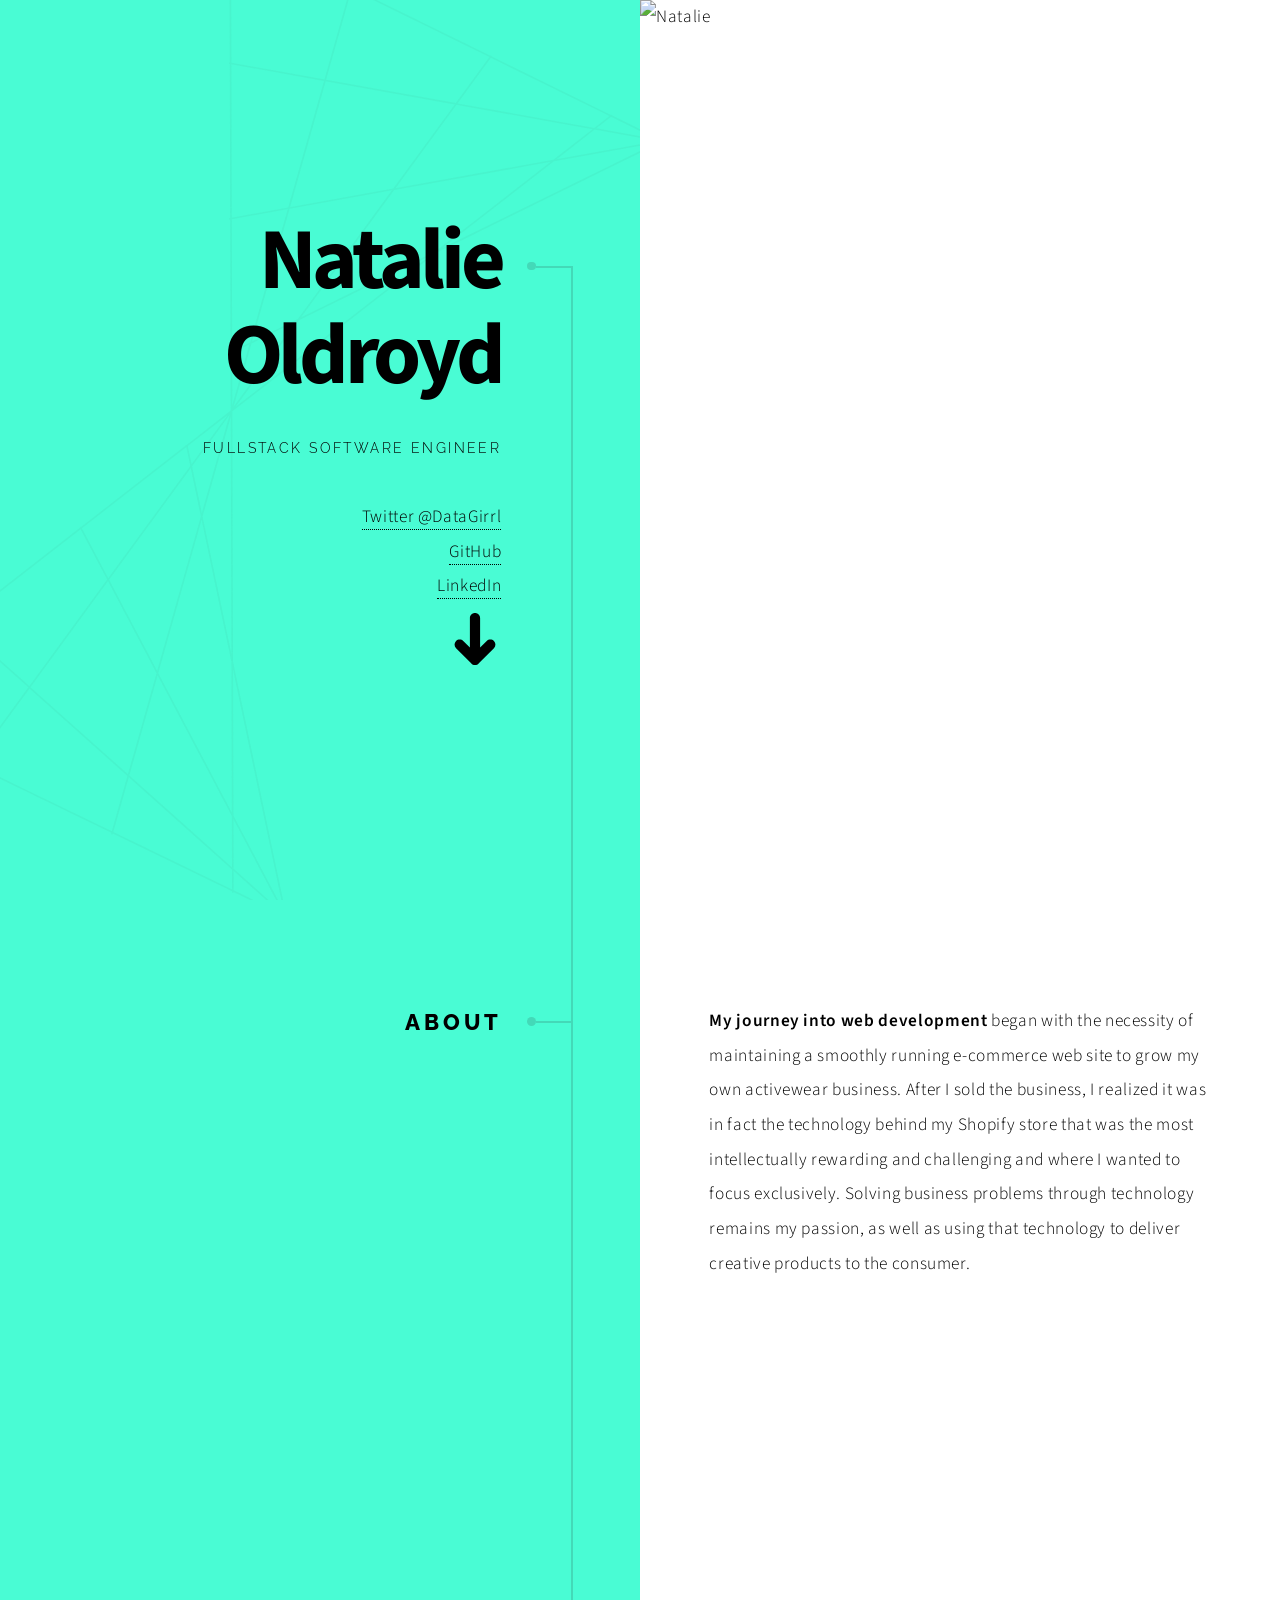
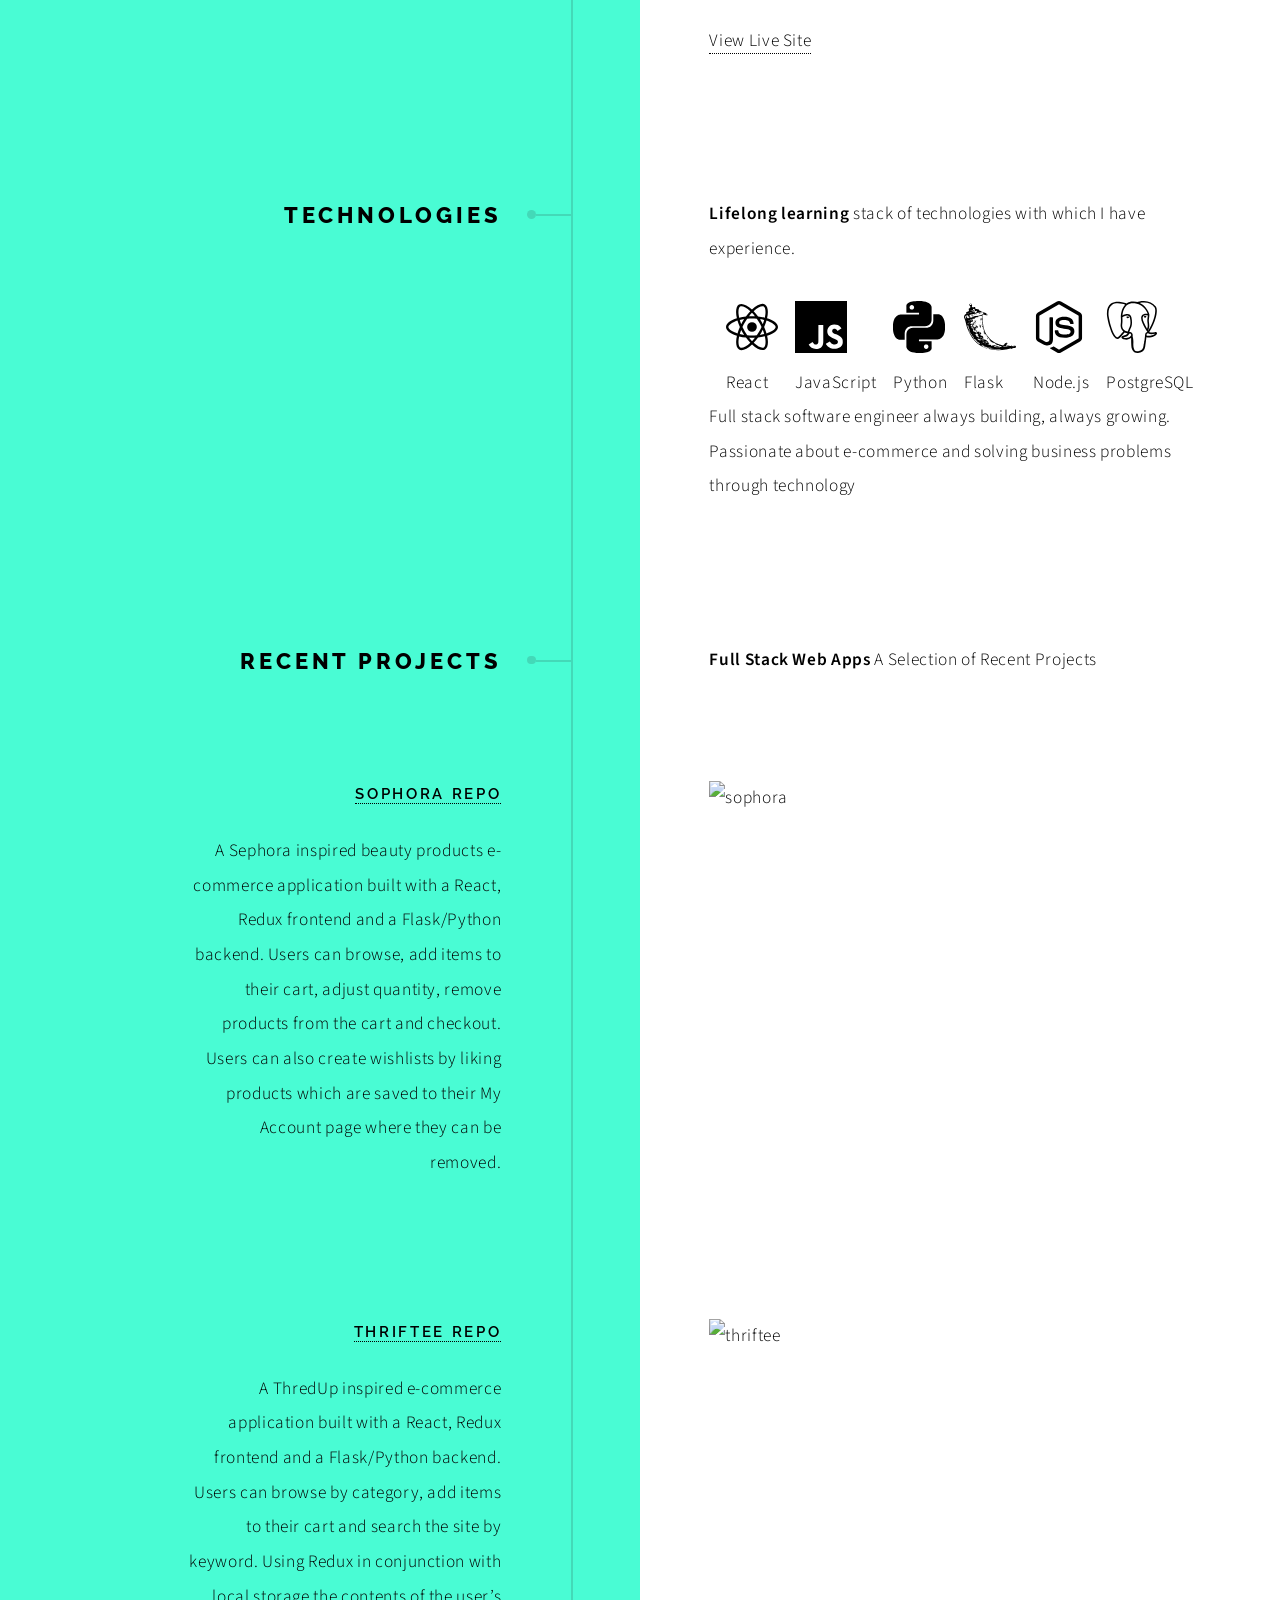
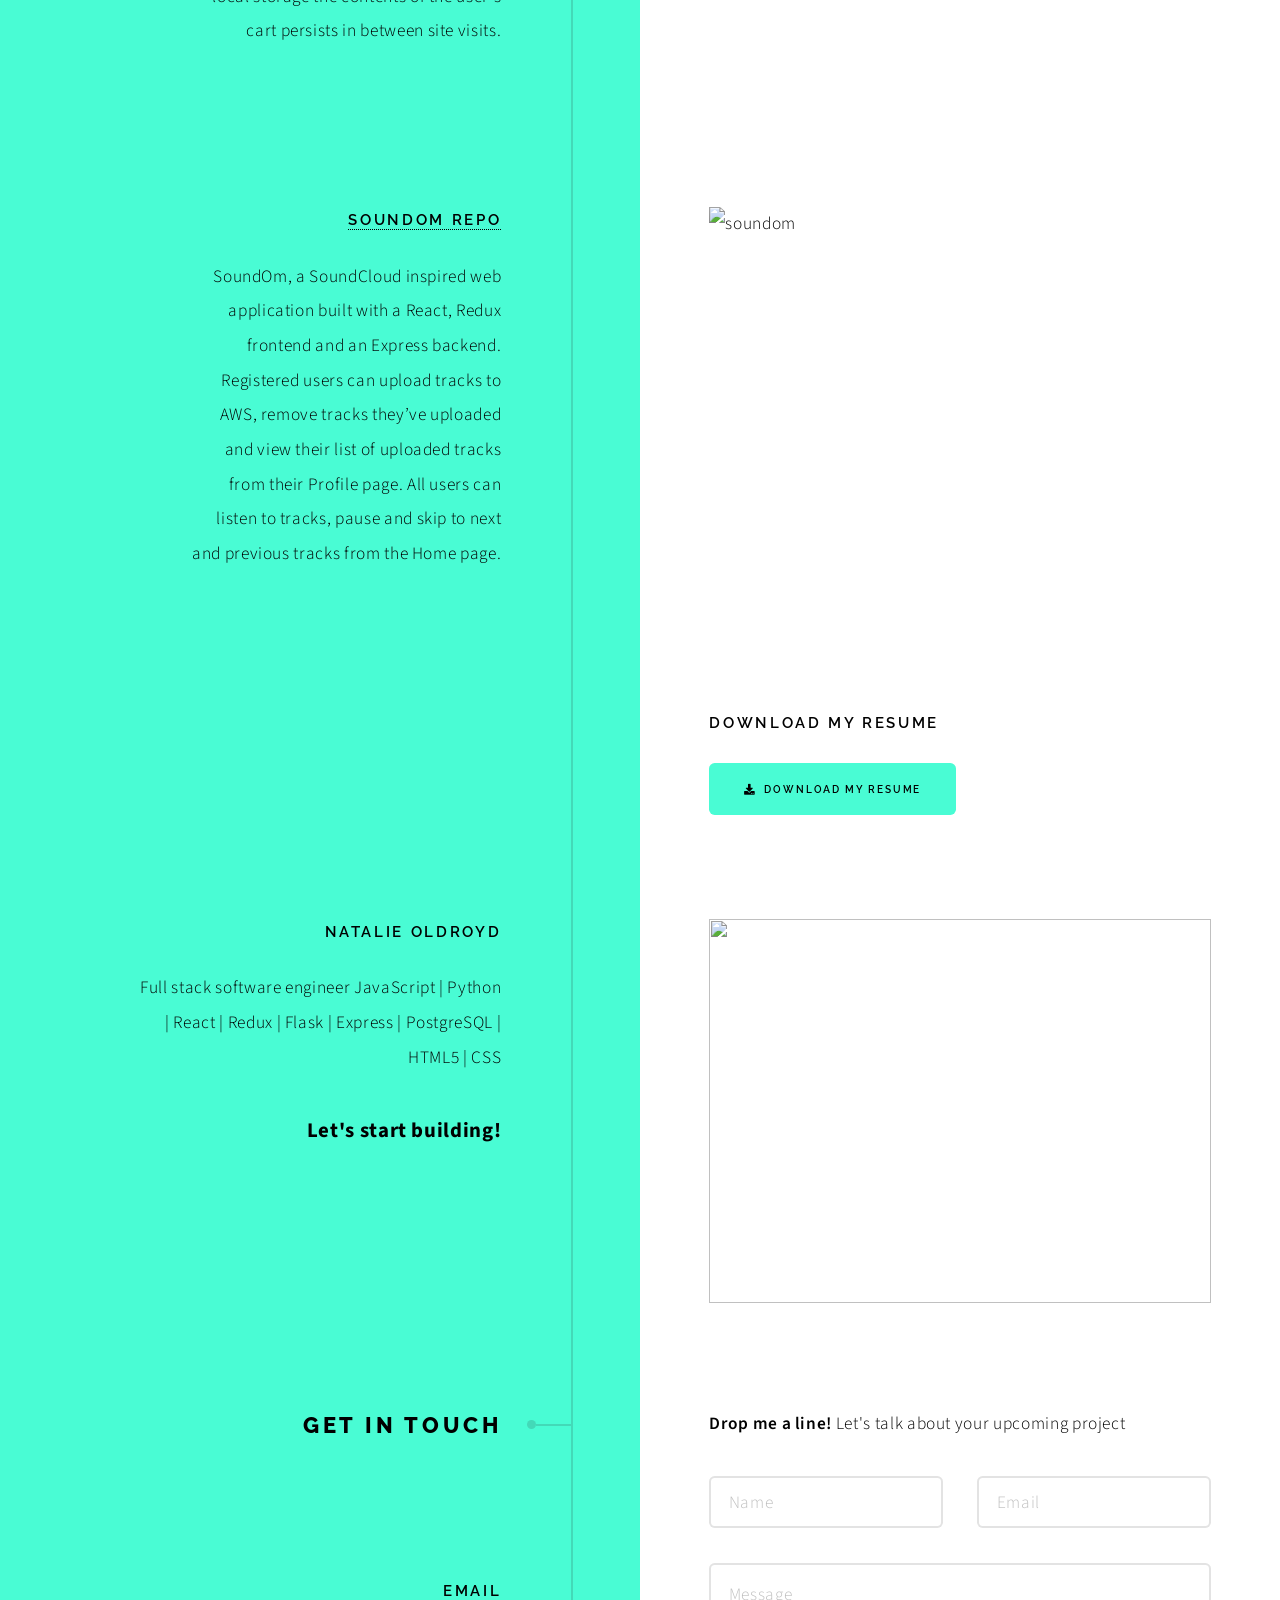
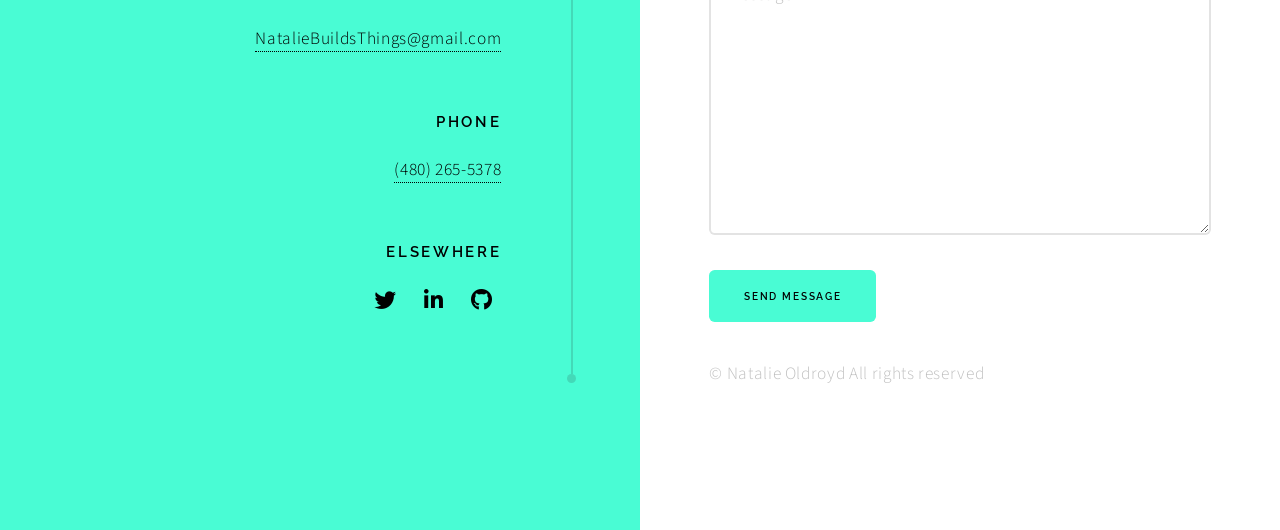
==== commit 08a9f7af: "update resume and image" ====
--- a/index.html
+++ b/index.html
@@ -9,9 +9,10 @@
         <title>Natalie Oldroyd Portfolio</title>
         <meta charset="utf-8"/>
         <meta name="viewport" content="width=device-width, initial-scale=1, user-scalable=no"/>
-        <meta name="description" content=""/>
-        <meta name="keywords" content=""/>
+        <meta name="description" content="Natalie Oldroyd Portfolio"/>
+        <meta name="keywords" content="software engineer, Natalie Oldroyd, portfolio, React, Redux, JavaScript"/>
         <link rel="stylesheet" href="assets/css/main.css"/>
+		<link rel="icon" href="favicon.ico" type="image/x-icon" />
     </head>
     <body
         class="is-preload">
@@ -131,7 +132,7 @@
                         </header>
                         <div class="content">
                             <div class="gallery">
-                                <a href="images/gallery/fulls/02.jpg" class="landscape"><img src="https://res.cloudinary.com/dse6ebwba/image/upload/v1623896634/Screen_Shot_2021-06-16_at_7.23.18_PM_saityc.png" alt="sophora"/></a>
+                                <a href="images/gallery/fulls/02.jpg" class="landscape"><img src="https://res.cloudinary.com/dse6ebwba/image/upload/v1623896634/Screen_Shot_2021-06-16_at_7.23.18_PM_saityc.png" alt="thriftee"/></a>
 
 
                             </div>
@@ -148,7 +149,7 @@
                         </header>
                         <div class="content">
                             <div class="gallery">
-                                <a href="images/gallery/fulls/03.jpg" class="landscape"><img src="https://res.cloudinary.com/dse6ebwba/image/upload/v1623897952/Screen_Shot_2021-06-16_at_7.45.12_PM_qeuzwf.png" alt="sophora"/></a>
+                                <a href="images/gallery/fulls/03.jpg" class="landscape"><img src="https://res.cloudinary.com/dse6ebwba/image/upload/v1625784388/Screen_Shot_2021-07-08_at_3.45.43_PM_uhy0le.png" alt="soundom"/></a>
 
                             </div>
                         </div>
@@ -173,7 +174,7 @@
                         <h3>Download my Resume</h3>
                     </header>
                     <div class="actions">
-                        <a href="/assets/Natalie-Oldroyd-Resume.pdf" class="button primary icon solid fa-download" title="Natalie Oldroyd Resume" download>Download My Resume</a>
+                        <a href="/assets/Natalie Oldroyd Resume.pdf" class="button primary icon solid fa-download" title="Natalie Oldroyd Resume" download>Download My Resume</a>
                         <!-- <a href="#" class="button icon solid fa-download">Icon</a> -->
                     </div>
 
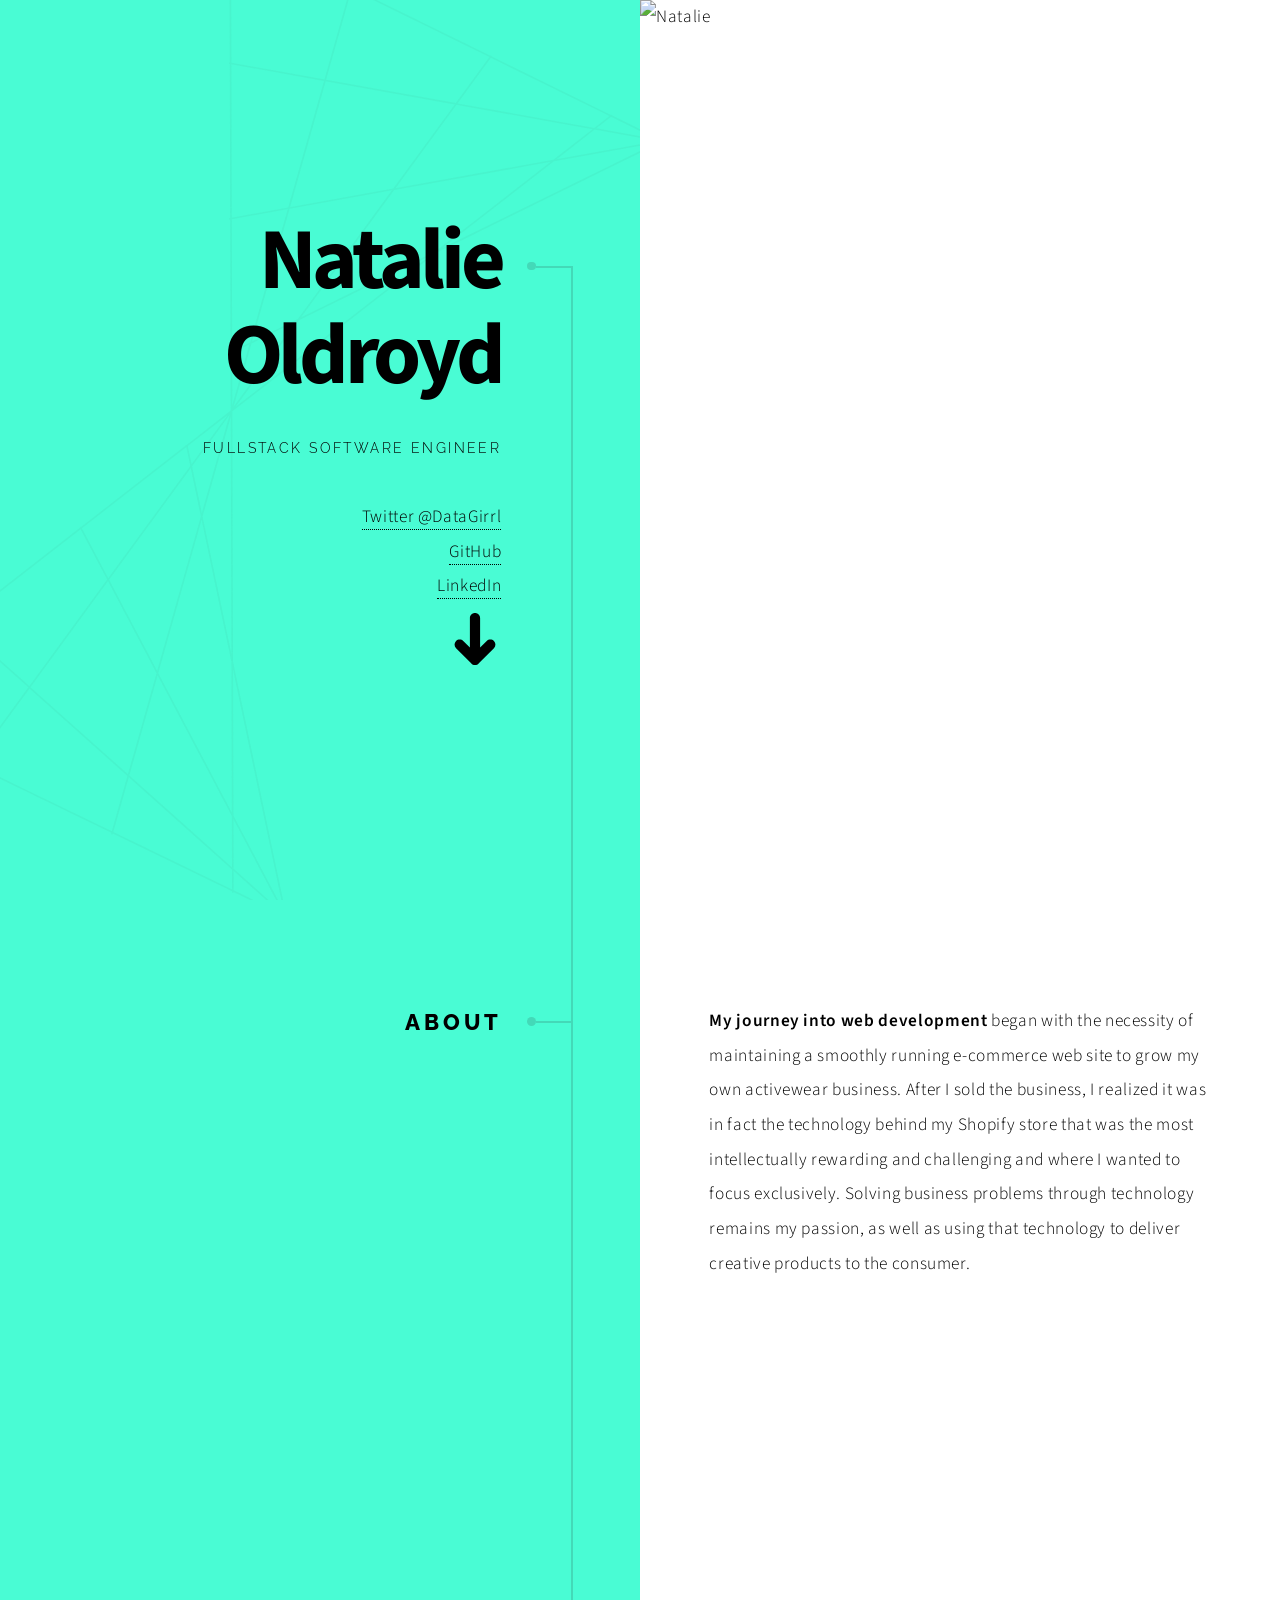
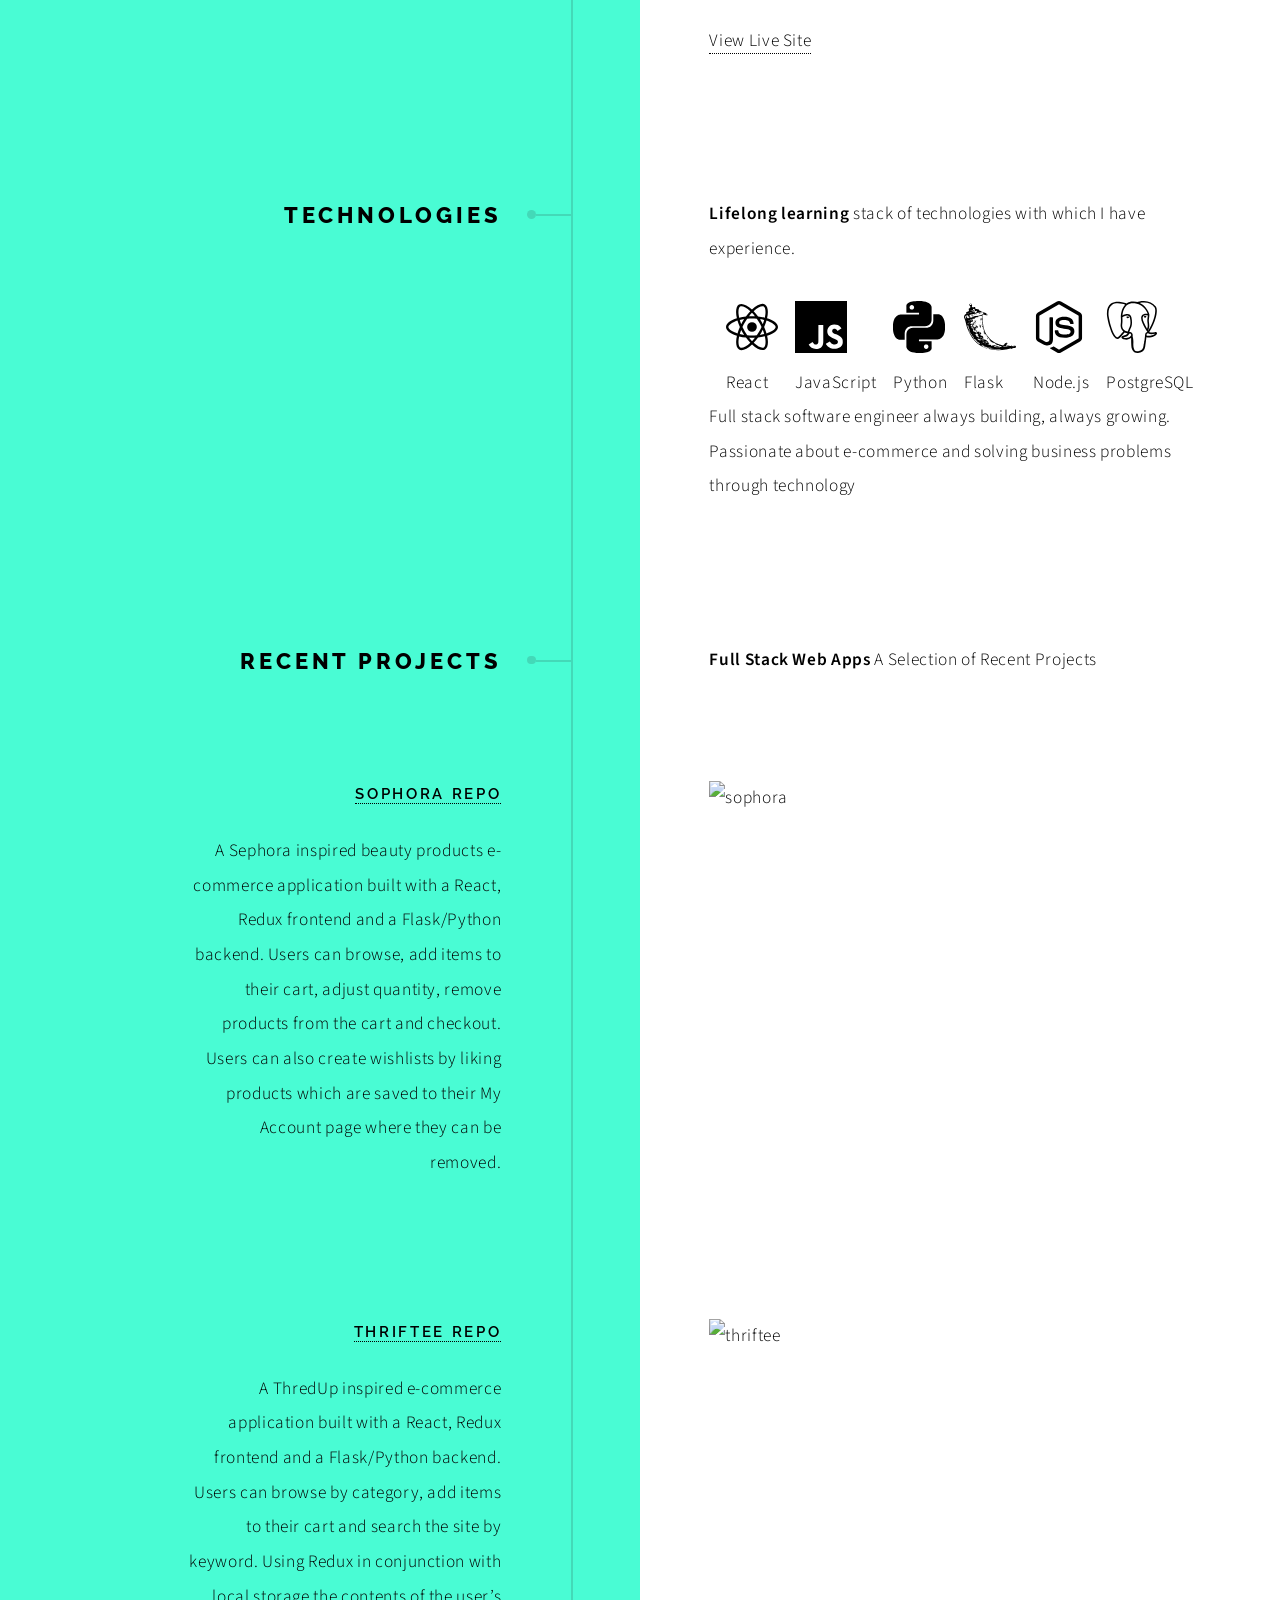
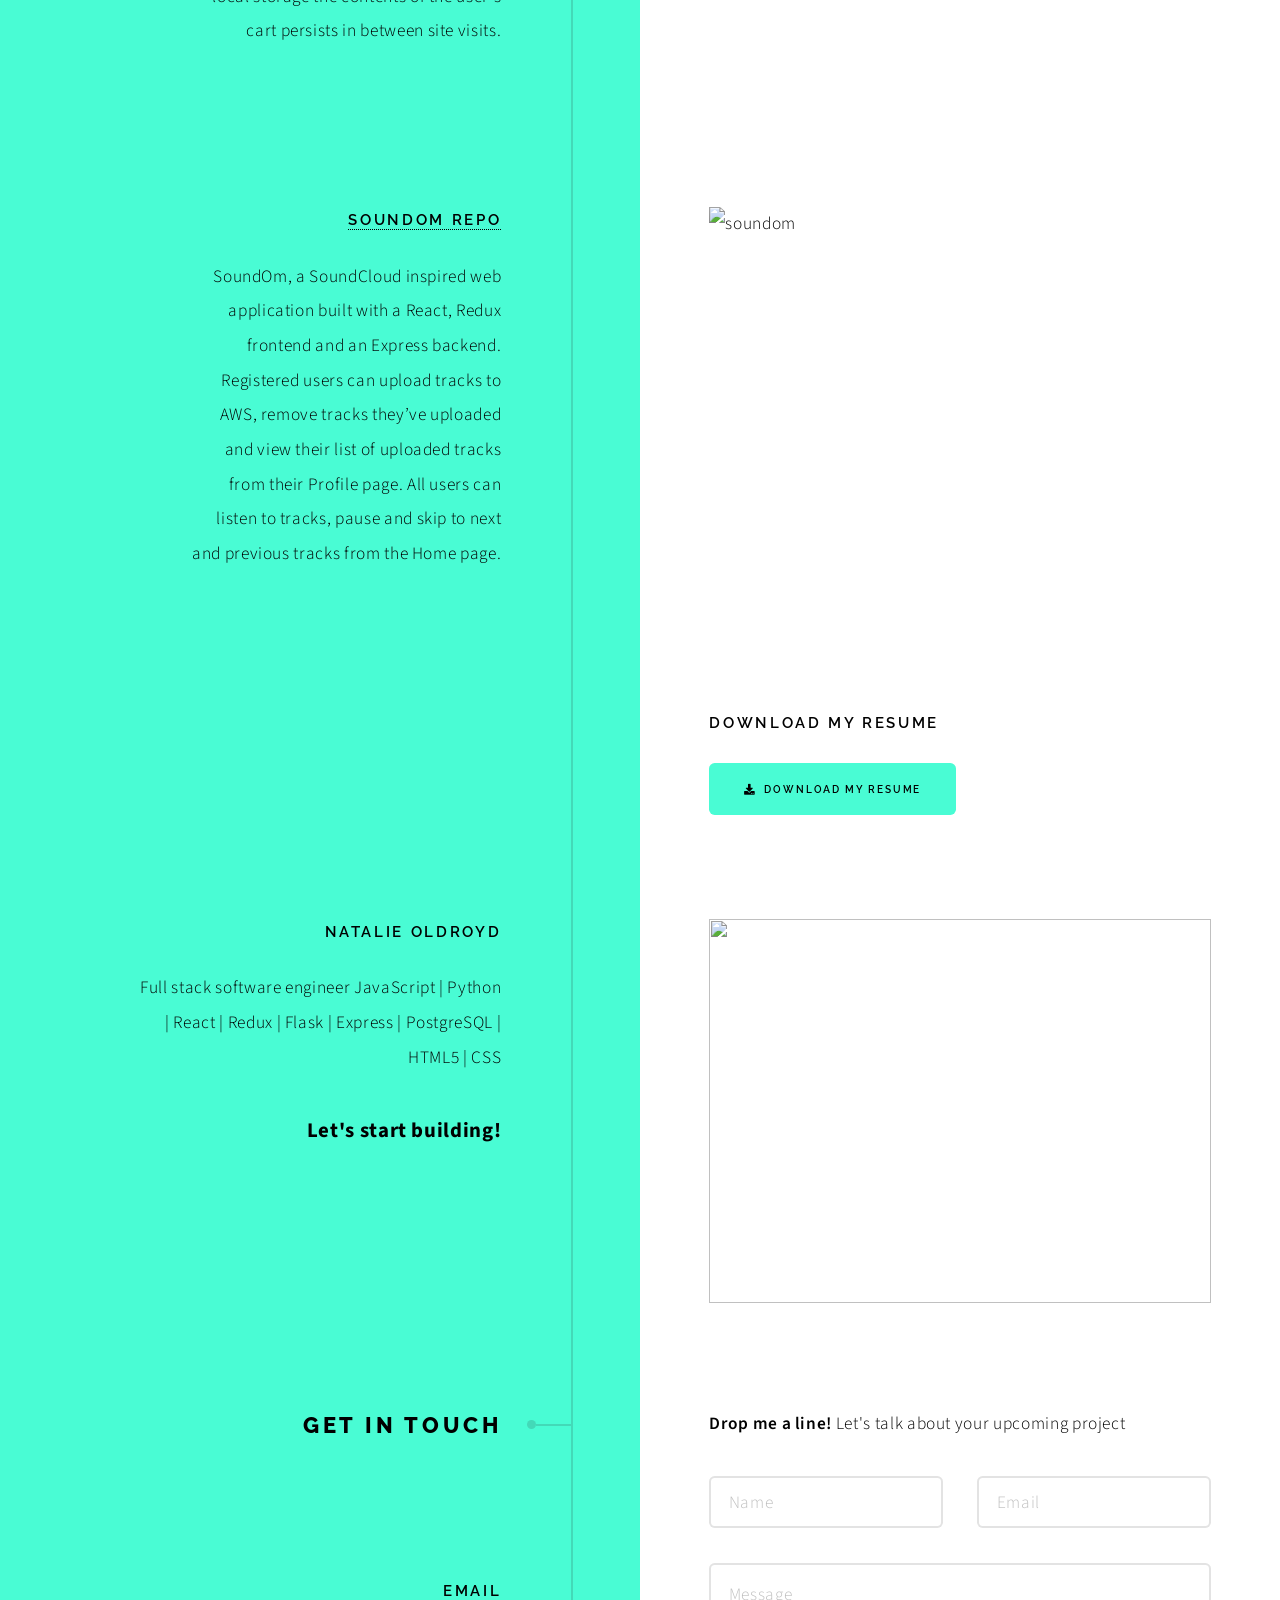
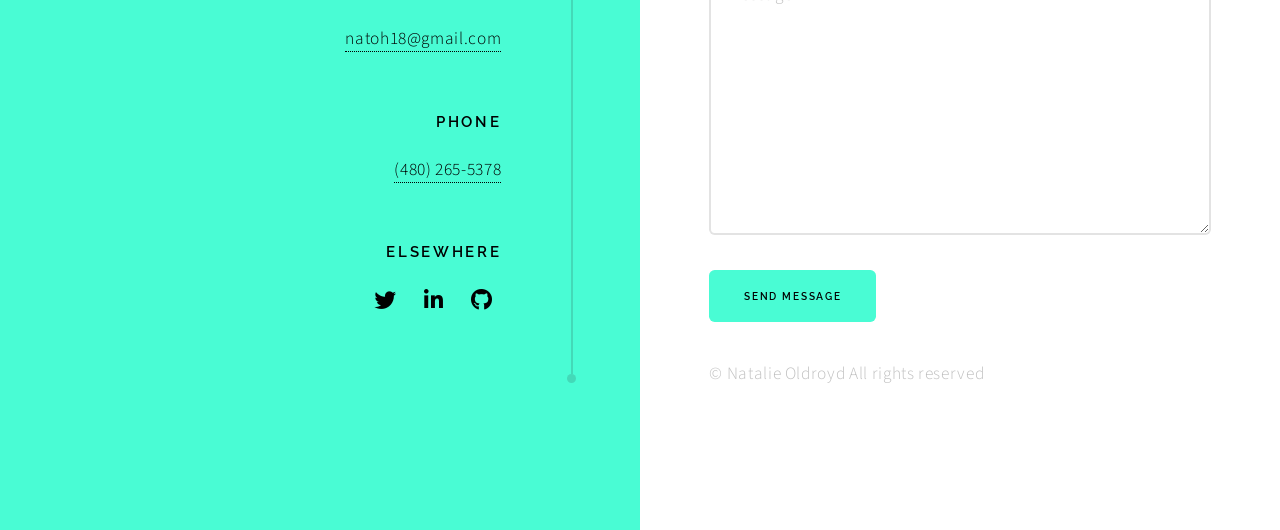
==== commit cd0cfdc5: "updates" ====
--- a/index.html
+++ b/index.html
@@ -174,7 +174,7 @@
                         <h3>Download my Resume</h3>
                     </header>
                     <div class="actions">
-                        <a href="/assets/Natalie Oldroyd Resume.pdf" class="button primary icon solid fa-download" title="Natalie Oldroyd Resume" download>Download My Resume</a>
+                        <a href="/assets/Natalie Oldroyd Resume.pdf" class ="button primary icon solid fa-download" title="Natalie Oldroyd Resume" download>Download My Resume</a>
                         <!-- <a href="#" class="button icon solid fa-download">Icon</a> -->
                     </div>
 
@@ -511,7 +511,7 @@
                         <ul class="items">
                             <li>
                                 <h3>Email</h3>
-                                <a href="mailto:nataliebuildsthings@gmail.com">NatalieBuildsThings@gmail.com</a>
+                                <a href="mailto:natoh18@gmail.com">natoh18@gmail.com</a>
                             </li>
                             <li>
                                 <h3>Phone</h3>
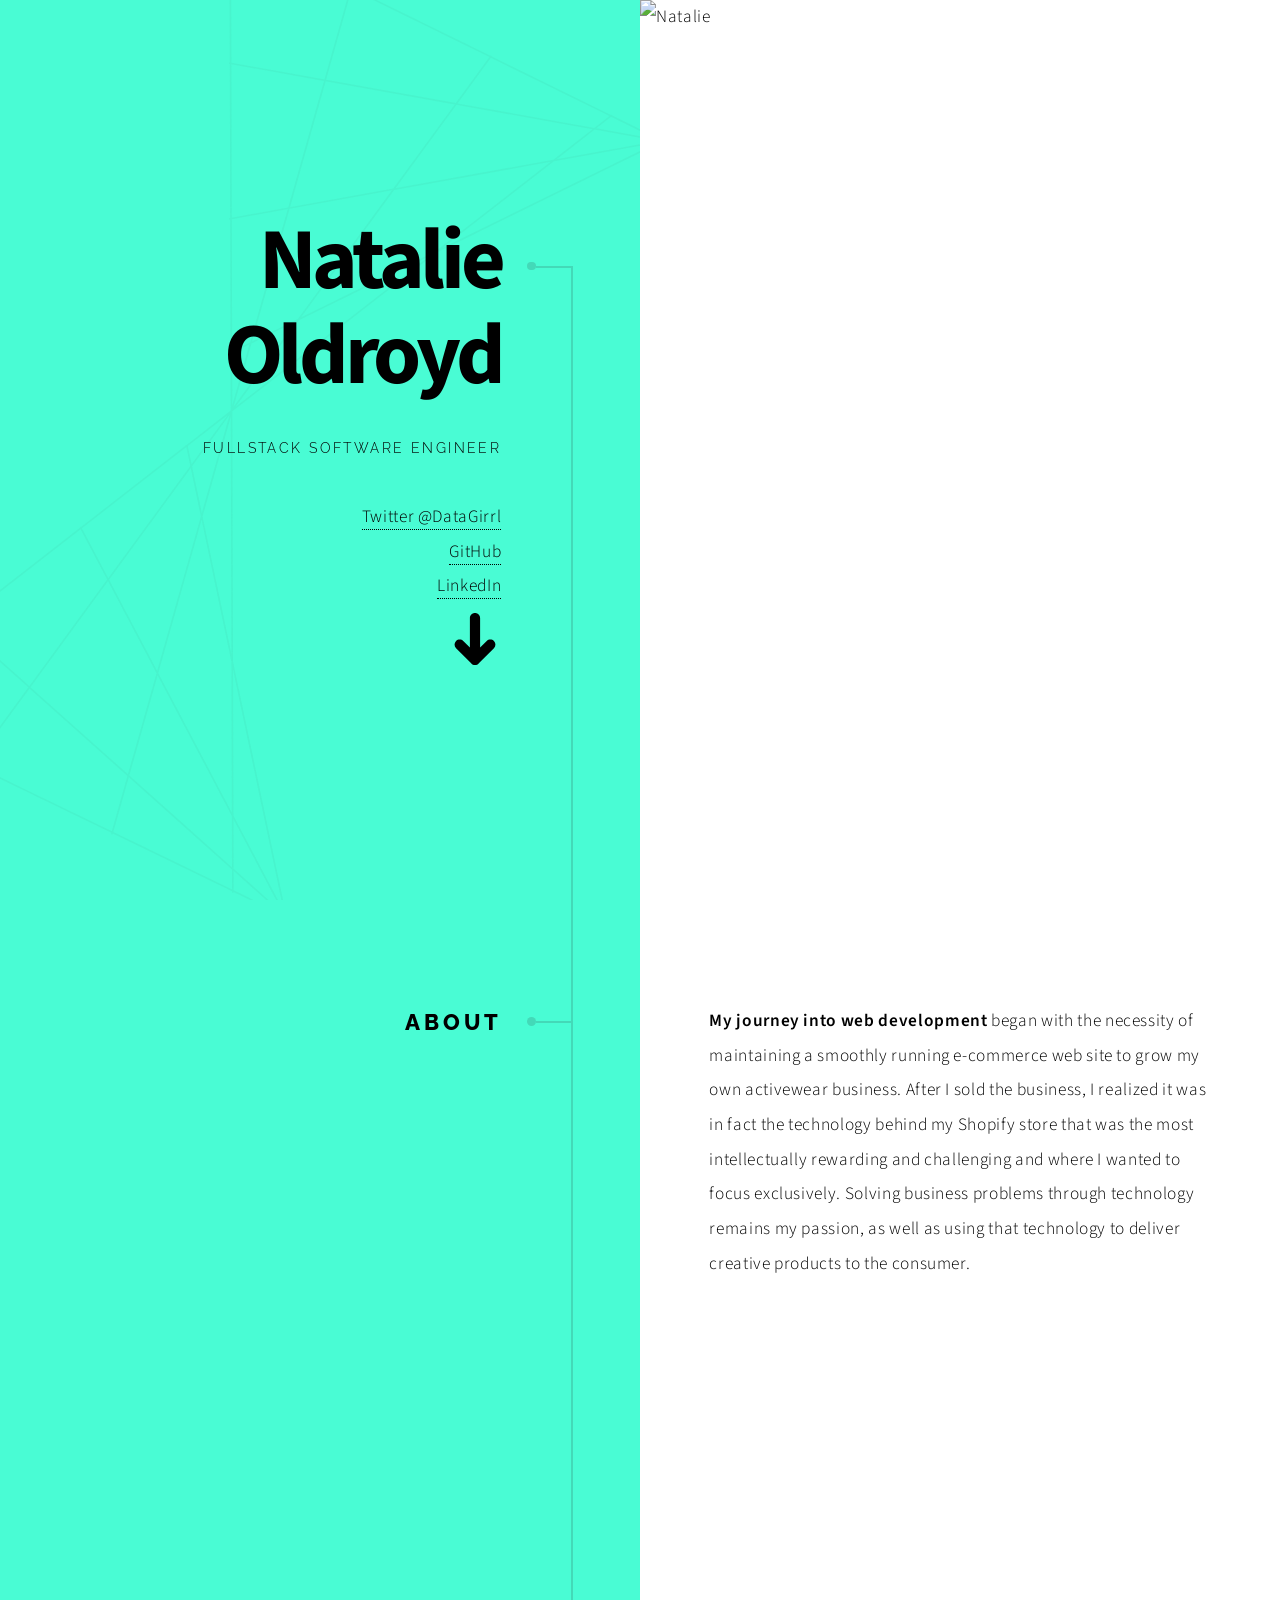
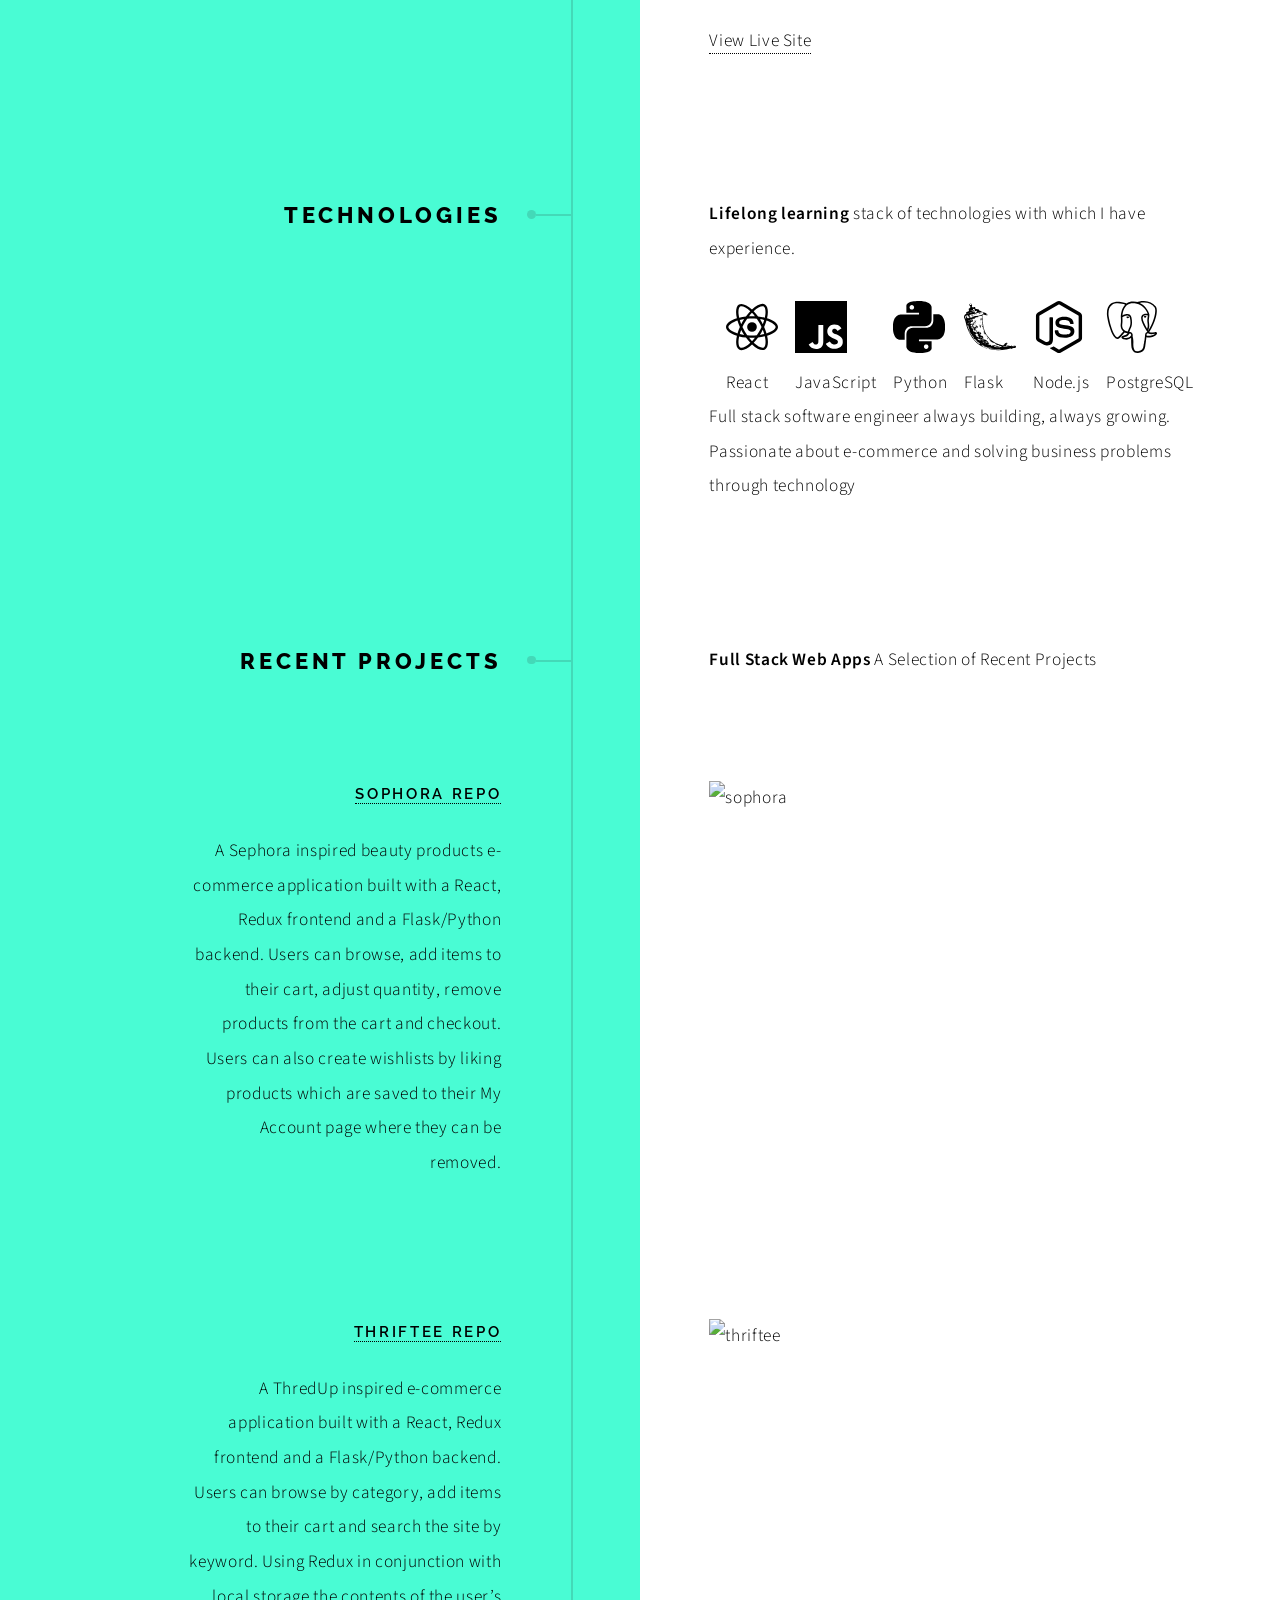
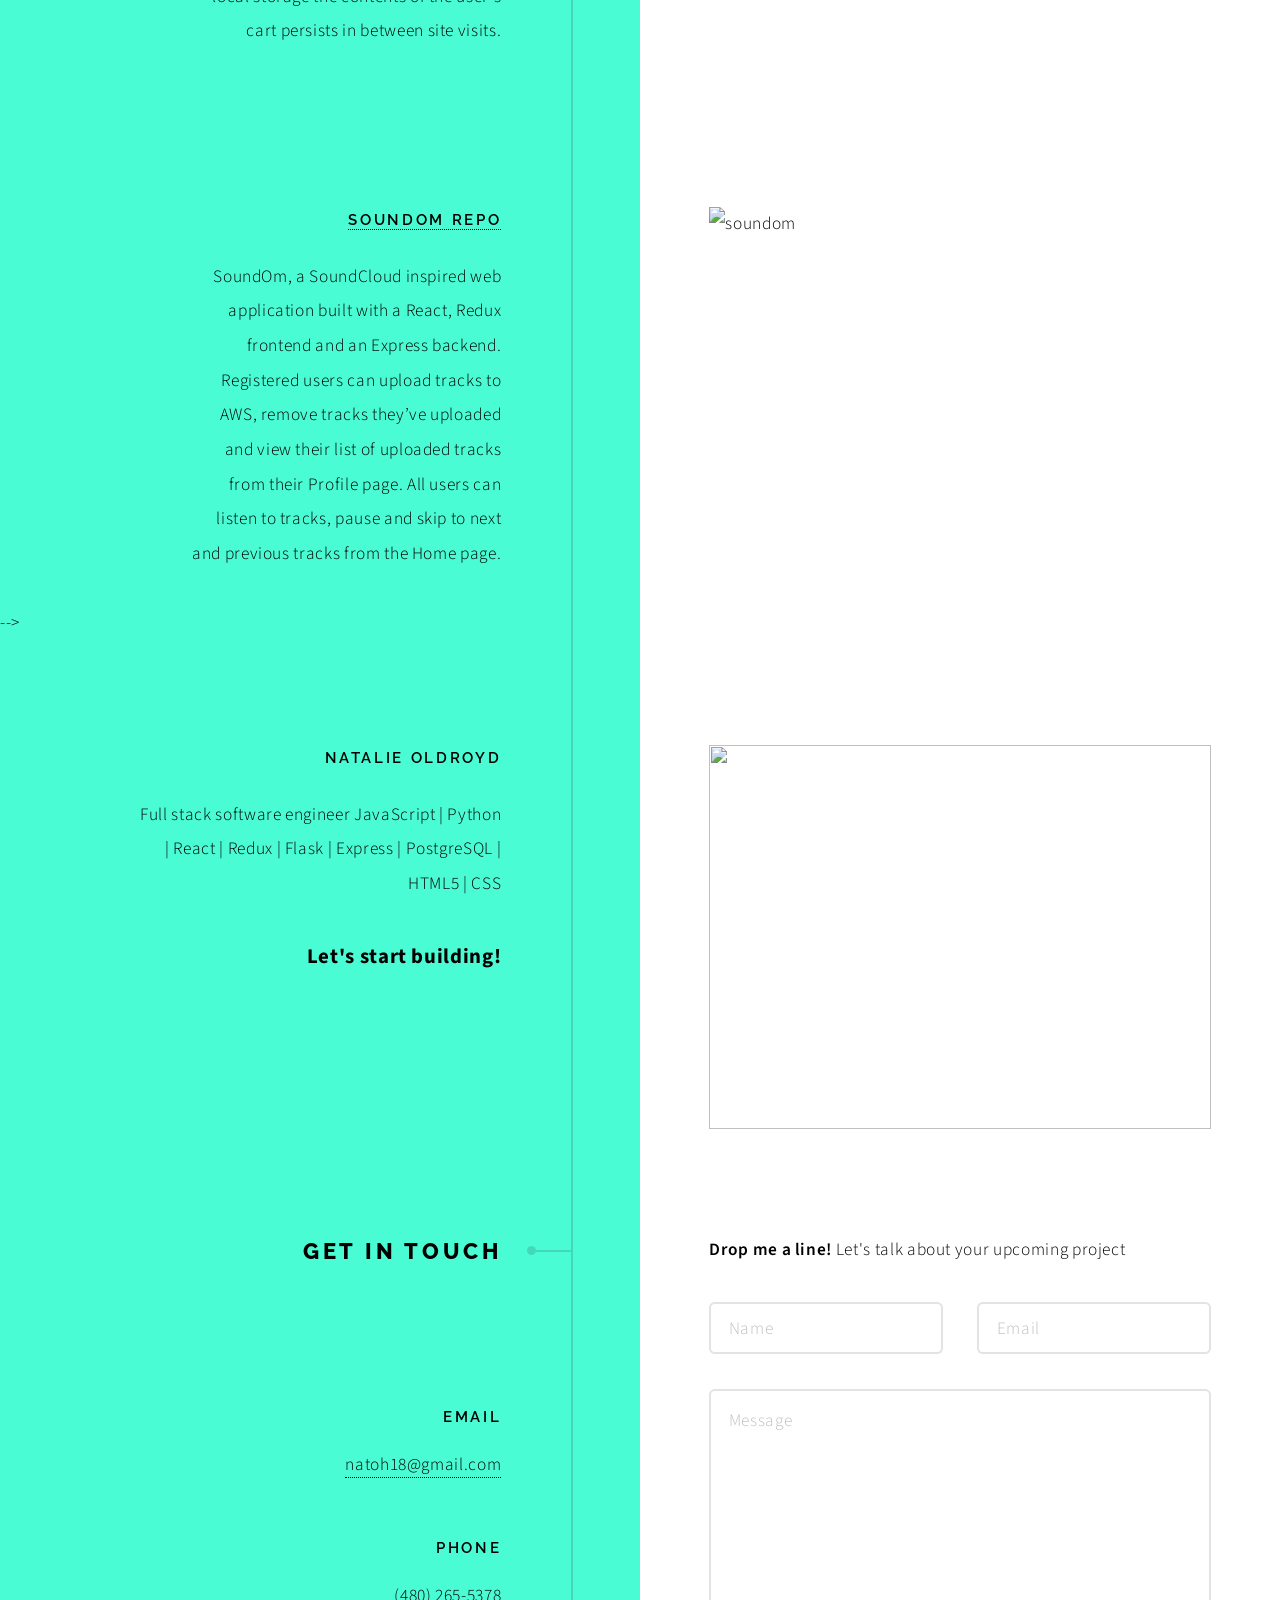
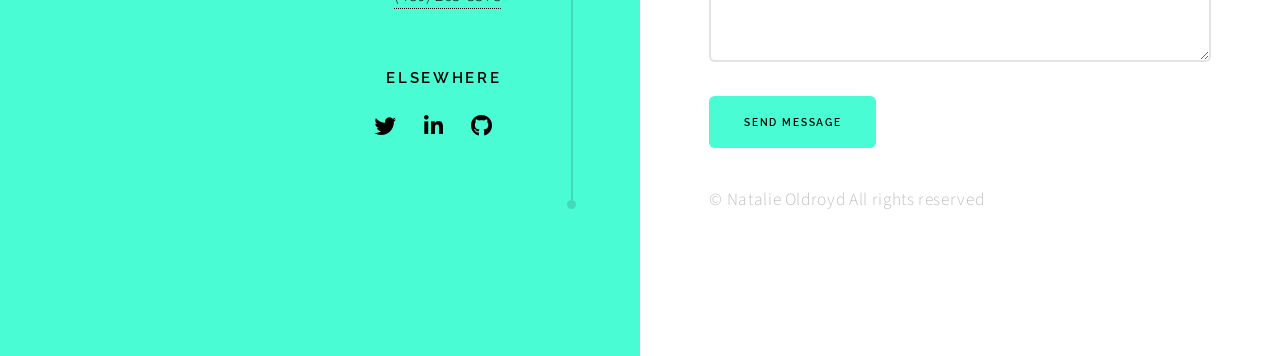
==== commit d7d85354: "remove download" ====
--- a/index.html
+++ b/index.html
@@ -169,7 +169,7 @@
                     										</div>
                     									</div>
                     								</section> -->
-                    <section></section>
+                    <!-- <section></section>
                     <header>
                         <h3>Download my Resume</h3>
                     </header>
@@ -178,7 +178,7 @@
                         <!-- <a href="#" class="button icon solid fa-download">Icon</a> -->
                     </div>
 
-                </section>
+                </section> -->
 
                 <!-- Section -->
                 <section>
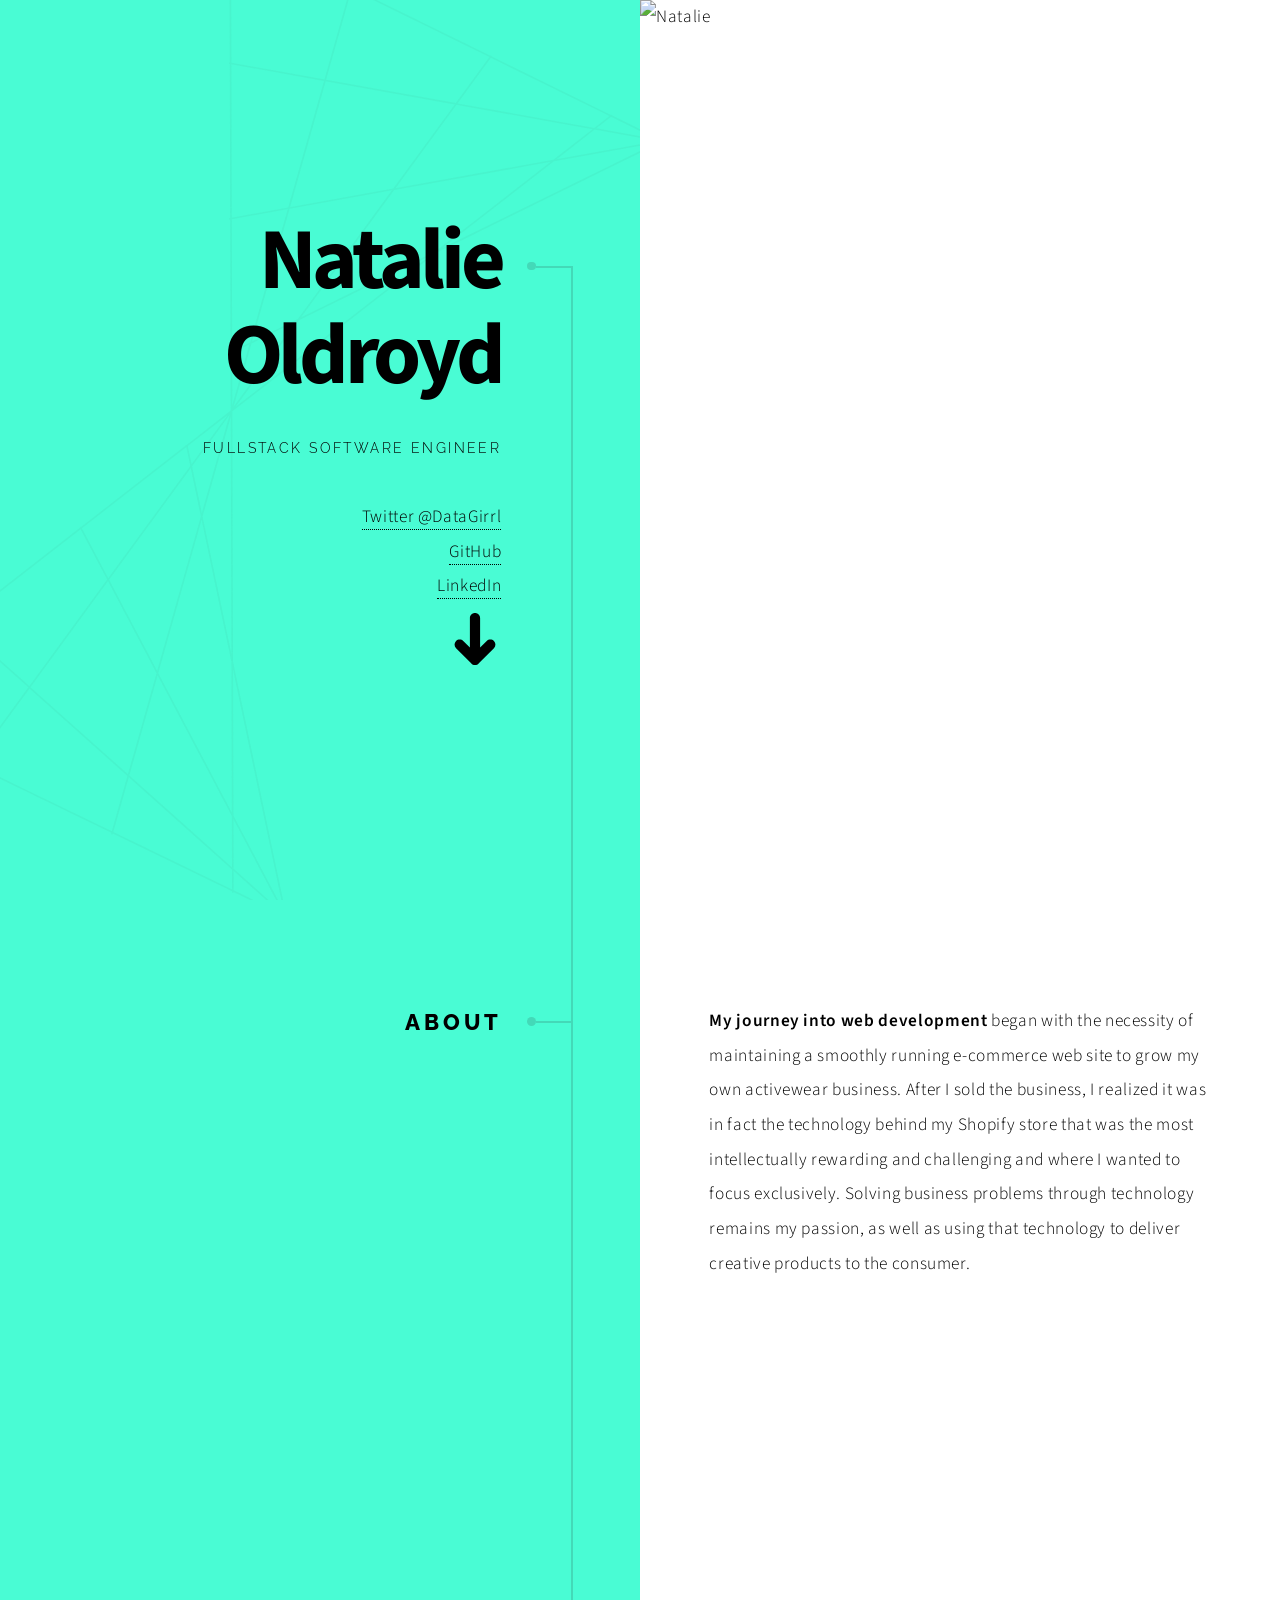
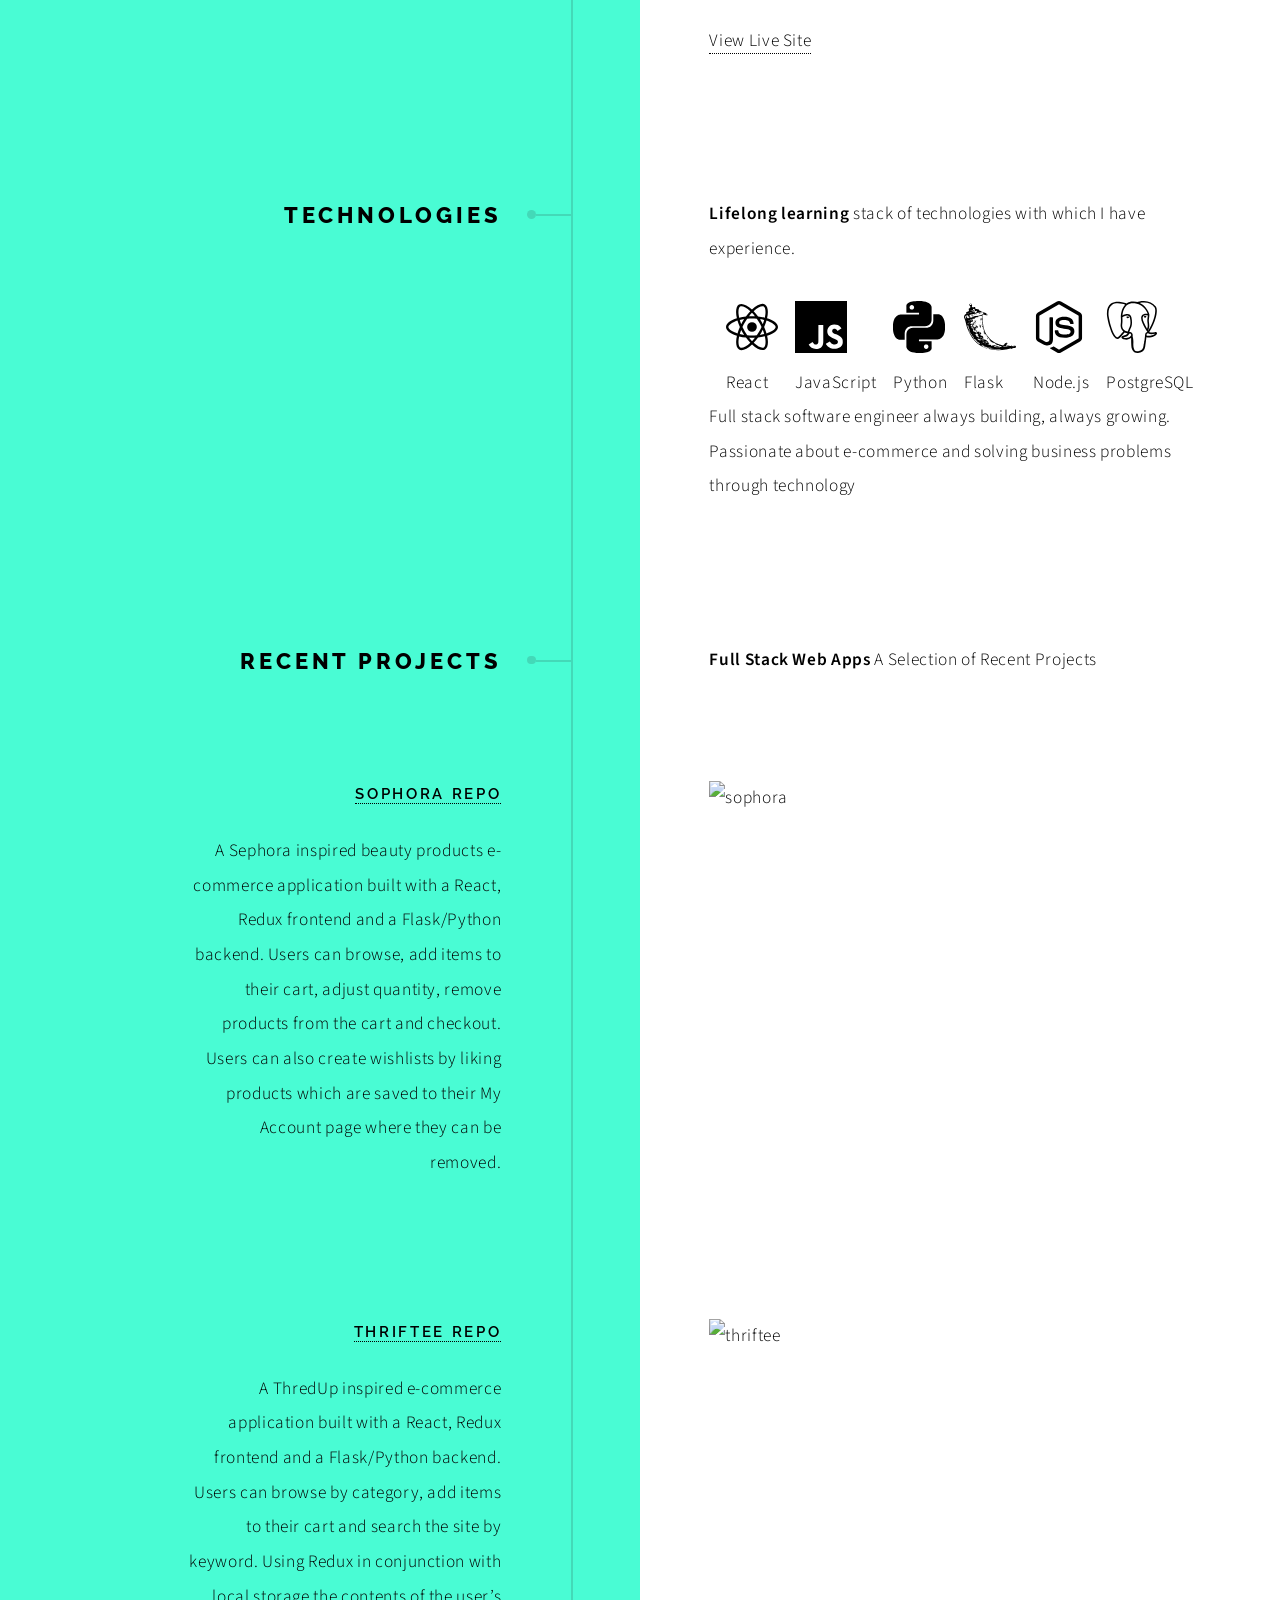
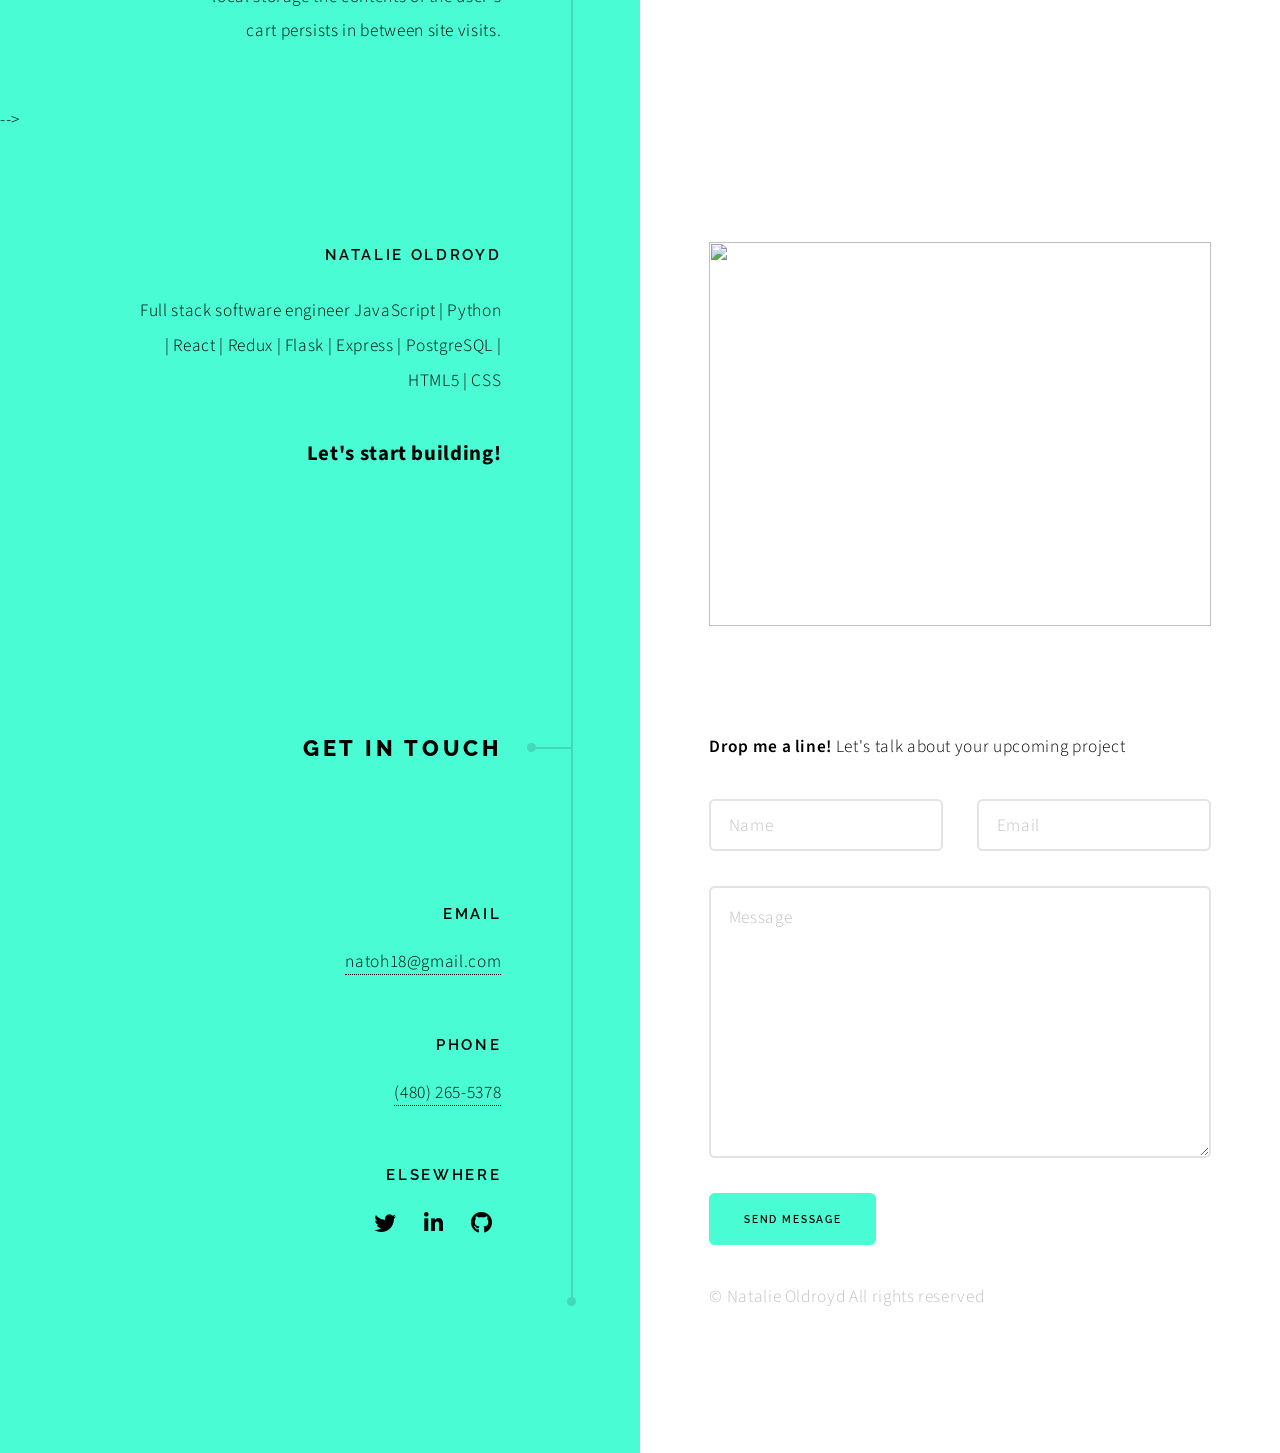
==== commit ceebb857: "update project" ====
--- a/index.html
+++ b/index.html
@@ -134,22 +134,6 @@
                             <div class="gallery">
                                 <a href="images/gallery/fulls/02.jpg" class="landscape"><img src="https://res.cloudinary.com/dse6ebwba/image/upload/v1623896634/Screen_Shot_2021-06-16_at_7.23.18_PM_saityc.png" alt="thriftee"/></a>
 
-
-                            </div>
-                        </div>
-                    </section>
-
-                    <section>
-                        <header>
-                            <h3>
-                                <a href="https://github.com/natoh19/SoundOm" target="_blank">SoundOm Repo</a>
-                            </h3>
-                            <p>SoundOm, a SoundCloud inspired web application built with a React, Redux frontend and an Express backend. Registered users can upload tracks to AWS, remove tracks they’ve uploaded and view their list of uploaded tracks from their Profile page. All users can listen to tracks, pause and skip to next and previous tracks from the Home page.
-                            </p>
-                        </header>
-                        <div class="content">
-                            <div class="gallery">
-                                <a href="images/gallery/fulls/03.jpg" class="landscape"><img src="https://res.cloudinary.com/dse6ebwba/image/upload/v1625784388/Screen_Shot_2021-07-08_at_3.45.43_PM_uhy0le.png" alt="soundom"/></a>
 
                             </div>
                         </div>
